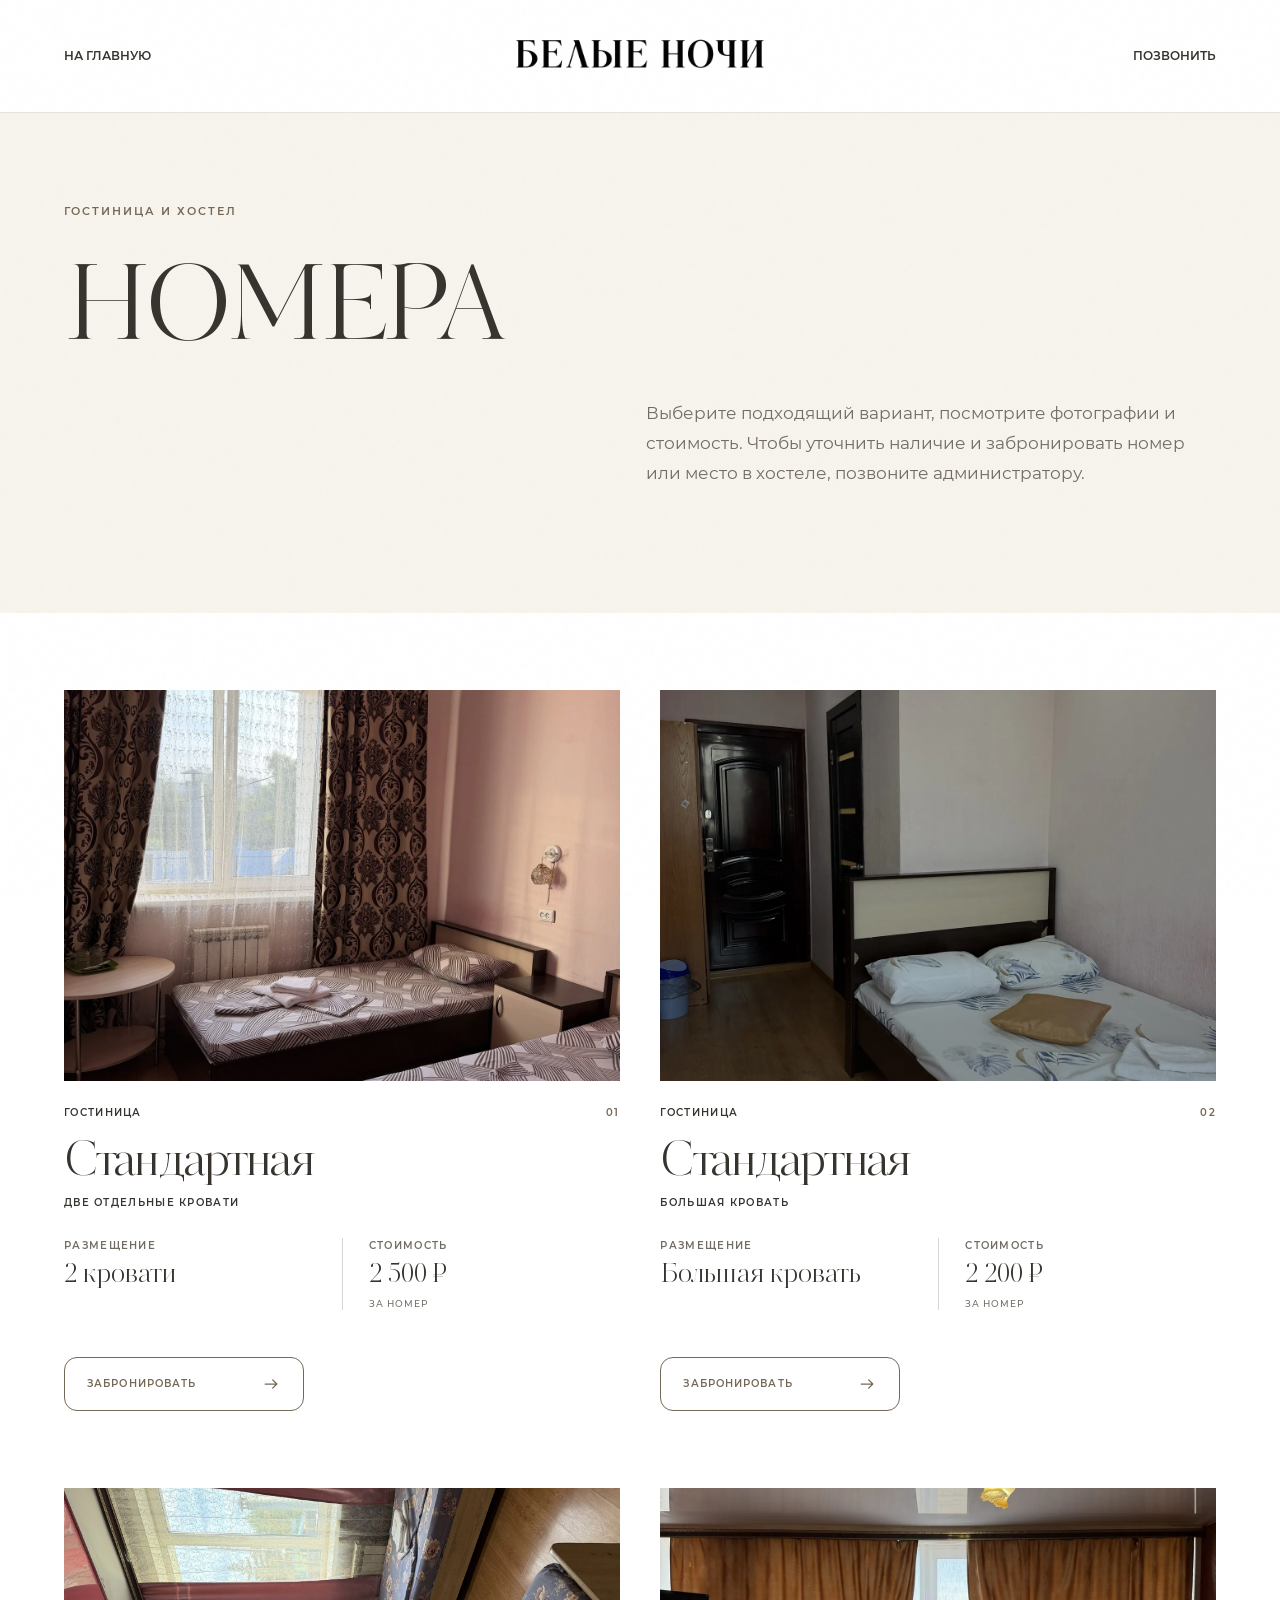
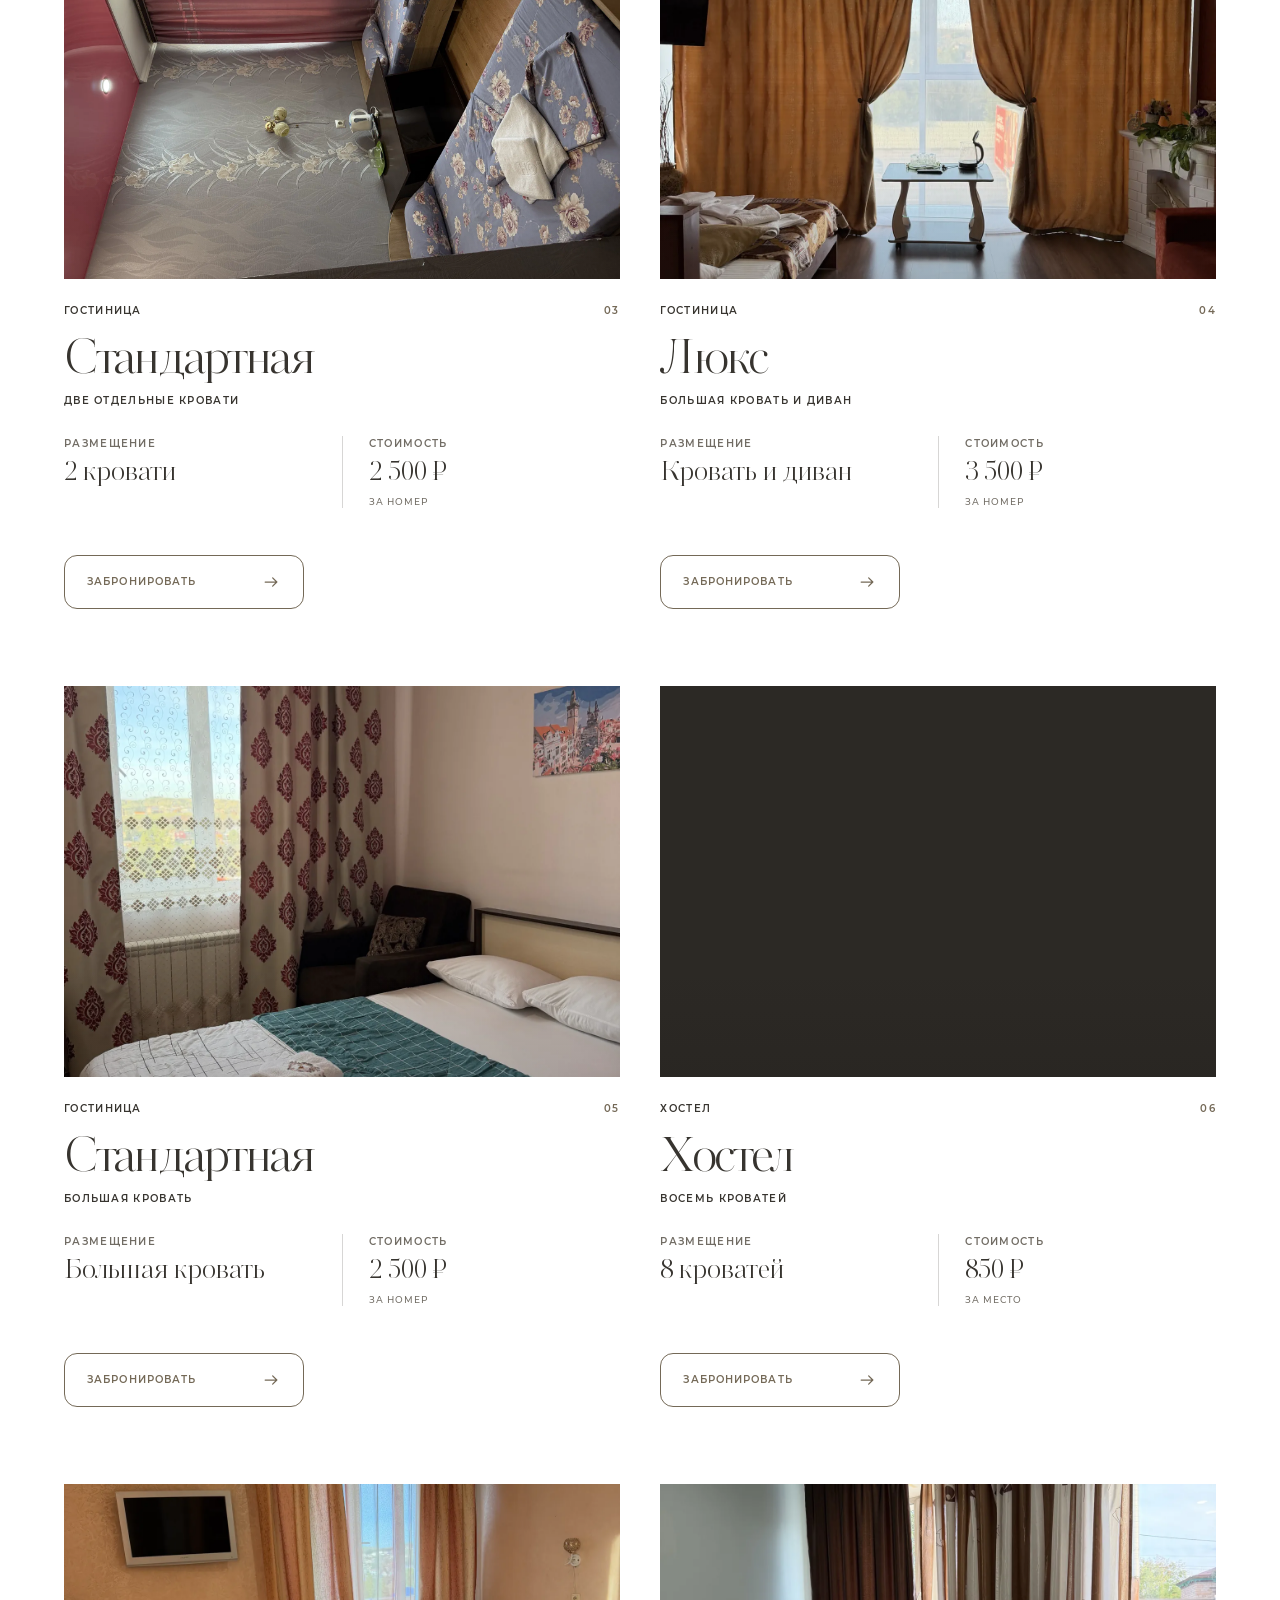
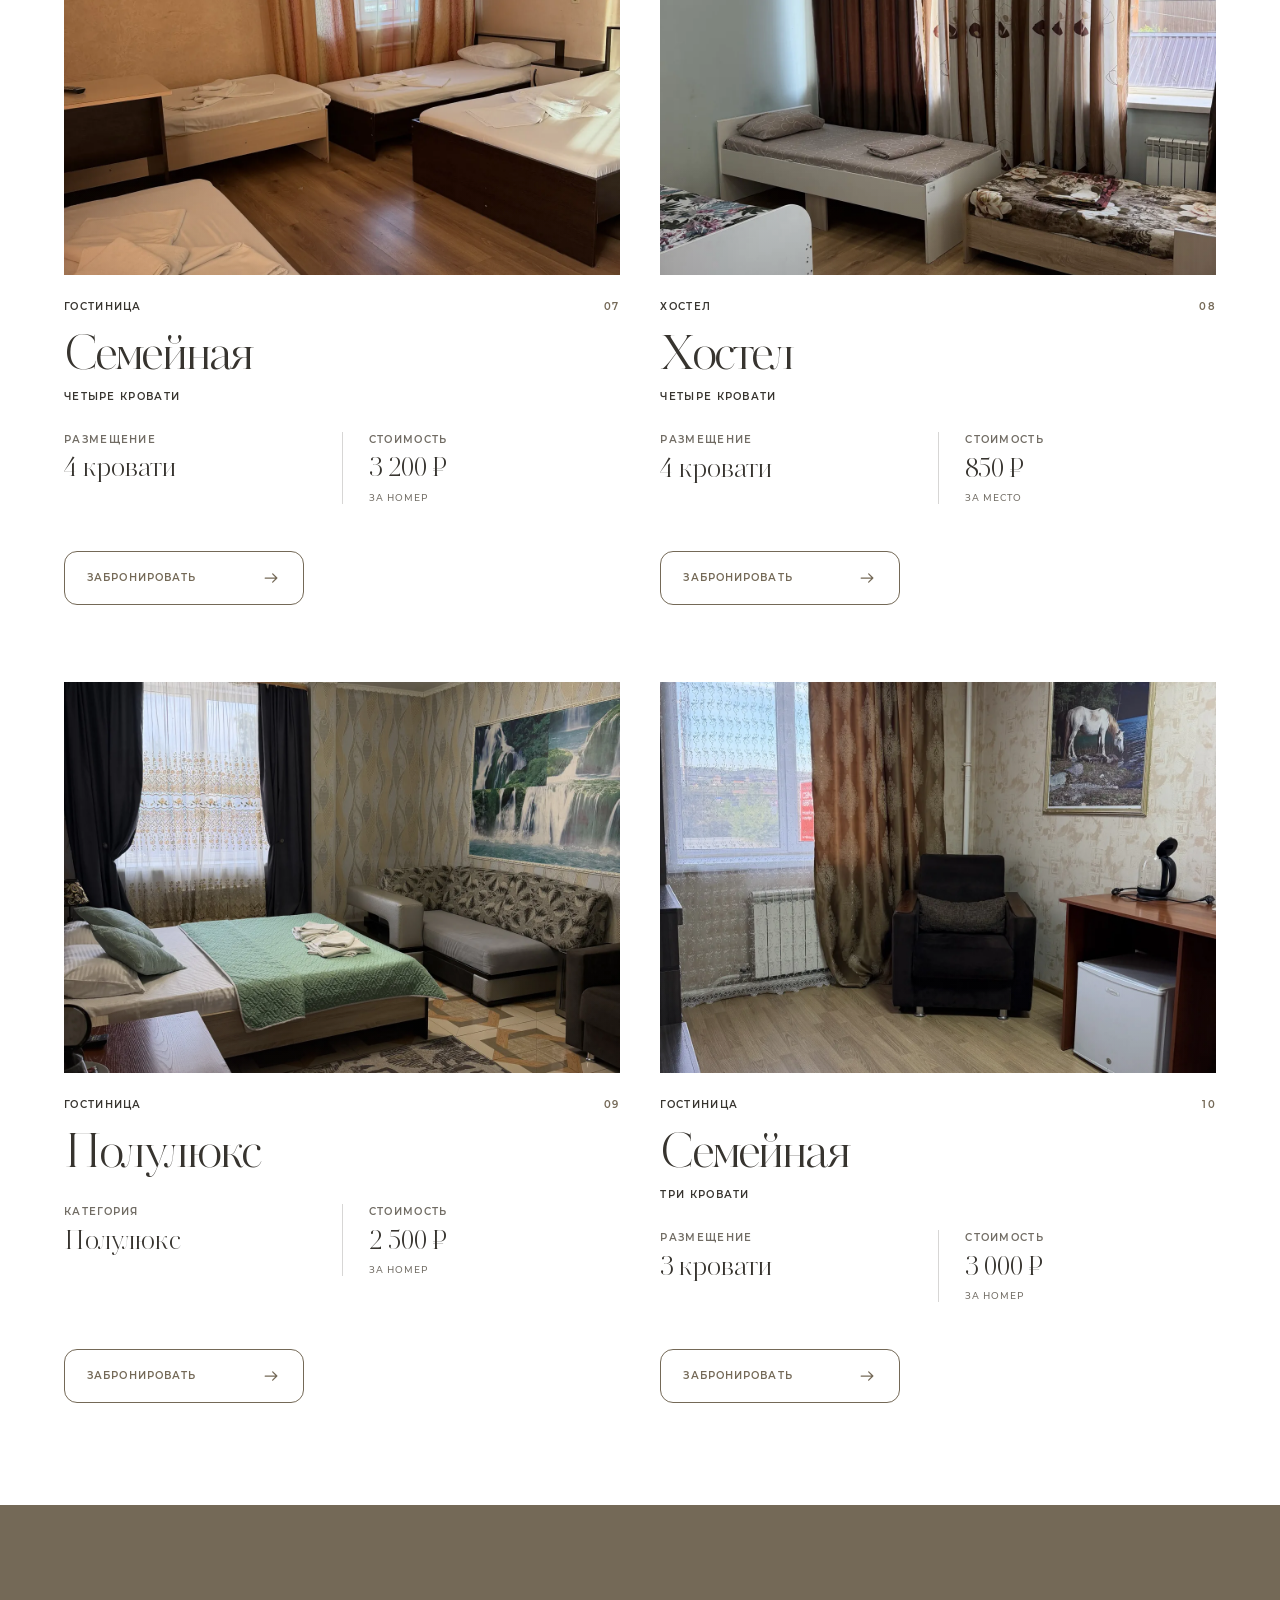
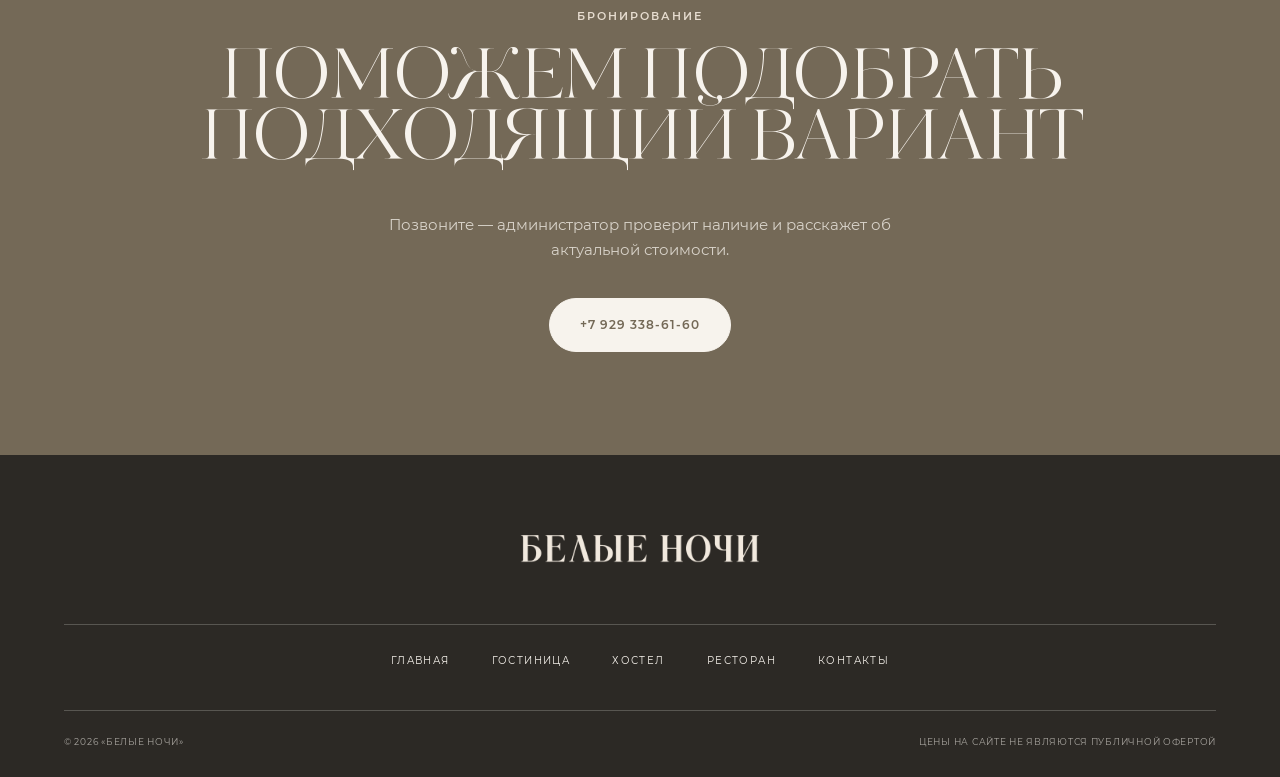
==== rooms.html @ 2f50caa0 "Restyle room cards and gallery modal" ====
<!doctype html>
<html lang="ru">
<head>
  <meta charset="UTF-8">
  <meta name="viewport" content="width=device-width, initial-scale=1.0">
  <meta name="description" content="Номера гостиницы и места в хостеле «Белые Ночи» в Красноярске: фотографии, варианты размещения и стоимость.">
  <meta name="theme-color" content="#ffffff">
  <title>Номера — Белые Ночи</title>
  <link rel="icon" href="assets/images/logo-heritage.png">
  <link rel="stylesheet" href="rooms.css?v=20260831-2">
</head>
<body>
  <header class="rooms-header">
    <nav class="rooms-nav" aria-label="Основная навигация">
      <a class="nav-link nav-home" href="index.html">На главную</a>

      <a class="rooms-logo" href="index.html" aria-label="Белые Ночи — перейти на главную страницу">
        <img src="assets/images/logo-heritage-wordmark.png" alt="Белые Ночи">
      </a>

      <a class="nav-link nav-call" href="tel:+79293386160">Позвонить</a>
    </nav>
  </header>

  <main>
    <section class="rooms-hero" aria-labelledby="rooms-title">
      <p class="section-kicker">Гостиница и хостел</p>
      <h1 id="rooms-title">Номера</h1>
      <p class="rooms-intro">Выберите подходящий вариант, посмотрите фотографии и стоимость. Чтобы уточнить наличие и забронировать номер или место в хостеле, позвоните администратору.</p>
    </section>

    <section class="rooms-catalog" aria-label="Номера гостиницы и места в хостеле">
      <article class="room-card" id="standard-twin-1">
        <div class="room-gallery" data-room-gallery aria-label="Фотографии стандартного номера с двумя кроватями">
          <div class="room-gallery-viewport">
            <div class="room-gallery-track" data-room-track>
              <button class="room-photo" type="button" data-room-photo aria-label="Открыть фотографию спальни"><img src="assets/images/rooms/img_4044.webp" alt="Стандартный номер с двумя отдельными кроватями" width="1350" height="1800"></button>
              <button class="room-photo" type="button" data-room-photo aria-label="Открыть фотографию номера у окна"><img src="assets/images/rooms/img_4042.webp" alt="Две кровати у окна в стандартном номере" width="1350" height="1800" loading="lazy" decoding="async"></button>
              <button class="room-photo" type="button" data-room-photo aria-label="Открыть фотографию номера"><img src="assets/images/rooms/img_4043.webp" alt="Интерьер стандартного номера с двумя кроватями" width="1350" height="1800" loading="lazy" decoding="async"></button>
              <button class="room-photo" type="button" data-room-photo aria-label="Открыть фотографию ванной"><img src="assets/images/rooms/img_4047.webp" alt="Ванная комната стандартного номера" width="1350" height="1800" loading="lazy" decoding="async"></button>
              <button class="room-photo" type="button" data-room-photo aria-label="Открыть фотографию ванной"><img src="assets/images/rooms/img_4046.webp" alt="Душ и санузел стандартного номера" width="1350" height="1800" loading="lazy" decoding="async"></button>
            </div>
          </div>
          <div class="room-gallery-bar"><span><b data-room-current>01</b> / 05</span><div class="room-gallery-controls"><button type="button" data-room-prev aria-label="Предыдущая фотография"><svg viewBox="0 0 24 24" aria-hidden="true"><path d="M19 12H5m0 0 5-5m-5 5 5 5"/></svg></button><button type="button" data-room-next aria-label="Следующая фотография"><svg viewBox="0 0 24 24" aria-hidden="true"><path d="M5 12h14m0 0-5-5m5 5-5 5"/></svg></button></div></div>
        </div>
        <div class="room-card-body">
          <div class="room-card-head"><p>Гостиница</p><span>01</span></div>
          <h2>Стандартная<span>Две отдельные кровати</span></h2>
          <dl class="room-meta"><div><dt>Размещение</dt><dd>2 кровати</dd></div><div><dt>Стоимость</dt><dd>2 500 ₽<small>за номер</small></dd></div></dl>
          <a class="room-action" href="tel:+79293386160"><span>Забронировать</span><svg viewBox="0 0 24 24" aria-hidden="true"><path d="M5 12h14m0 0-5-5m5 5-5 5"/></svg></a>
        </div>
      </article>

      <article class="room-card" id="standard-double-1">
        <div class="room-gallery" data-room-gallery aria-label="Фотографии стандартного номера с большой кроватью">
          <div class="room-gallery-viewport"><div class="room-gallery-track" data-room-track>
            <button class="room-photo" type="button" data-room-photo aria-label="Открыть фотографию спальни"><img src="assets/images/rooms/img_4052.webp" alt="Стандартный номер с большой кроватью" width="1350" height="1800" loading="lazy" decoding="async"></button>
            <button class="room-photo" type="button" data-room-photo aria-label="Открыть фотографию номера у окна"><img src="assets/images/rooms/img_4053.webp" alt="Окно и спальная зона стандартного номера" width="1350" height="1800" loading="lazy" decoding="async"></button>
            <button class="room-photo" type="button" data-room-photo aria-label="Открыть фотографию номера"><img src="assets/images/rooms/img_4049.webp" alt="Телевизор и окно в стандартном номере" width="1350" height="1800" loading="lazy" decoding="async"></button>
            <button class="room-photo" type="button" data-room-photo aria-label="Открыть фотографию ванной"><img src="assets/images/rooms/img_4054.webp" alt="Ванная комната стандартного номера" width="1350" height="1800" loading="lazy" decoding="async"></button>
          </div></div>
          <div class="room-gallery-bar"><span><b data-room-current>01</b> / 04</span><div class="room-gallery-controls"><button type="button" data-room-prev aria-label="Предыдущая фотография"><svg viewBox="0 0 24 24" aria-hidden="true"><path d="M19 12H5m0 0 5-5m-5 5 5 5"/></svg></button><button type="button" data-room-next aria-label="Следующая фотография"><svg viewBox="0 0 24 24" aria-hidden="true"><path d="M5 12h14m0 0-5-5m5 5-5 5"/></svg></button></div></div>
        </div>
        <div class="room-card-body">
          <div class="room-card-head"><p>Гостиница</p><span>02</span></div>
          <h2>Стандартная<span>Большая кровать</span></h2>
          <dl class="room-meta"><div><dt>Размещение</dt><dd>Большая кровать</dd></div><div><dt>Стоимость</dt><dd>2 200 ₽<small>за номер</small></dd></div></dl>
          <a class="room-action" href="tel:+79293386160"><span>Забронировать</span><svg viewBox="0 0 24 24" aria-hidden="true"><path d="M5 12h14m0 0-5-5m5 5-5 5"/></svg></a>
        </div>
      </article>

      <article class="room-card" id="standard-twin-2">
        <div class="room-gallery" data-room-gallery aria-label="Фотографии стандартного номера с двумя кроватями">
          <div class="room-gallery-viewport"><div class="room-gallery-track" data-room-track>
            <button class="room-photo" type="button" data-room-photo aria-label="Открыть фотографию спальни"><img src="assets/images/rooms/img_4056.webp" alt="Стандартный номер с двумя отдельными кроватями" width="1350" height="1800" loading="lazy" decoding="async"></button>
            <button class="room-photo" type="button" data-room-photo aria-label="Открыть фотографию номера"><img src="assets/images/rooms/img_4058.webp" alt="Интерьер стандартного номера с двумя кроватями" width="1350" height="1800" loading="lazy" decoding="async"></button>
            <button class="room-photo" type="button" data-room-photo aria-label="Открыть фотографию телевизора"><img src="assets/images/rooms/img_4060.webp" alt="Телевизор в стандартном номере" width="1350" height="1800" loading="lazy" decoding="async"></button>
            <button class="room-photo" type="button" data-room-photo aria-label="Открыть фотографию ванной"><img src="assets/images/rooms/img_4062.webp" alt="Раковина и санузел стандартного номера" width="1350" height="1800" loading="lazy" decoding="async"></button>
            <button class="room-photo" type="button" data-room-photo aria-label="Открыть фотографию душа"><img src="assets/images/rooms/img_4061.webp" alt="Душ в стандартном номере" width="1350" height="1800" loading="lazy" decoding="async"></button>
          </div></div>
          <div class="room-gallery-bar"><span><b data-room-current>01</b> / 05</span><div class="room-gallery-controls"><button type="button" data-room-prev aria-label="Предыдущая фотография"><svg viewBox="0 0 24 24" aria-hidden="true"><path d="M19 12H5m0 0 5-5m-5 5 5 5"/></svg></button><button type="button" data-room-next aria-label="Следующая фотография"><svg viewBox="0 0 24 24" aria-hidden="true"><path d="M5 12h14m0 0-5-5m5 5-5 5"/></svg></button></div></div>
        </div>
        <div class="room-card-body">
          <div class="room-card-head"><p>Гостиница</p><span>03</span></div>
          <h2>Стандартная<span>Две отдельные кровати</span></h2>
          <dl class="room-meta"><div><dt>Размещение</dt><dd>2 кровати</dd></div><div><dt>Стоимость</dt><dd>2 500 ₽<small>за номер</small></dd></div></dl>
          <a class="room-action" href="tel:+79293386160"><span>Забронировать</span><svg viewBox="0 0 24 24" aria-hidden="true"><path d="M5 12h14m0 0-5-5m5 5-5 5"/></svg></a>
        </div>
      </article>

      <article class="room-card" id="suite">
        <div class="room-gallery" data-room-gallery aria-label="Фотографии номера люкс">
          <div class="room-gallery-viewport"><div class="room-gallery-track" data-room-track>
            <button class="room-photo" type="button" data-room-photo aria-label="Открыть фотографию люкса"><img src="assets/images/rooms/img_4074.webp" alt="Интерьер номера люкс" width="1350" height="1800" loading="lazy" decoding="async"></button>
            <button class="room-photo" type="button" data-room-photo aria-label="Открыть фотографию спальни"><img src="assets/images/rooms/img_4070.webp" alt="Большая кровать в номере люкс" width="1350" height="1800" loading="lazy" decoding="async"></button>
            <button class="room-photo" type="button" data-room-photo aria-label="Открыть фотографию номера"><img src="assets/images/rooms/img_4065.webp" alt="Номер люкс у окна" width="1350" height="1800" loading="lazy" decoding="async"></button>
            <button class="room-photo" type="button" data-room-photo aria-label="Открыть фотографию дивана"><img src="assets/images/rooms/img_4068.webp" alt="Диван в номере люкс" width="1350" height="1800" loading="lazy" decoding="async"></button>
            <button class="room-photo" type="button" data-room-photo aria-label="Открыть фотографию зоны отдыха"><img src="assets/images/rooms/img_4067.webp" alt="Зона отдыха в номере люкс" width="1350" height="1800" loading="lazy" decoding="async"></button>
            <button class="room-photo" type="button" data-room-photo aria-label="Открыть фотографию ванной"><img src="assets/images/rooms/img_4078.webp" alt="Ванная комната номера люкс" width="1350" height="1800" loading="lazy" decoding="async"></button>
            <button class="room-photo" type="button" data-room-photo aria-label="Открыть фотографию душа"><img src="assets/images/rooms/img_4076.webp" alt="Душ в номере люкс" width="1350" height="1800" loading="lazy" decoding="async"></button>
            <button class="room-photo" type="button" data-room-photo aria-label="Открыть фотографию ванной"><img src="assets/images/rooms/img_4075.webp" alt="Интерьер ванной комнаты номера люкс" width="1350" height="1800" loading="lazy" decoding="async"></button>
          </div></div>
          <div class="room-gallery-bar"><span><b data-room-current>01</b> / 08</span><div class="room-gallery-controls"><button type="button" data-room-prev aria-label="Предыдущая фотография"><svg viewBox="0 0 24 24" aria-hidden="true"><path d="M19 12H5m0 0 5-5m-5 5 5 5"/></svg></button><button type="button" data-room-next aria-label="Следующая фотография"><svg viewBox="0 0 24 24" aria-hidden="true"><path d="M5 12h14m0 0-5-5m5 5-5 5"/></svg></button></div></div>
        </div>
        <div class="room-card-body">
          <div class="room-card-head"><p>Гостиница</p><span>04</span></div>
          <h2>Люкс<span>Большая кровать и диван</span></h2>
          <dl class="room-meta"><div><dt>Размещение</dt><dd>Кровать и диван</dd></div><div><dt>Стоимость</dt><dd>3 500 ₽<small>за номер</small></dd></div></dl>
          <a class="room-action" href="tel:+79293386160"><span>Забронировать</span><svg viewBox="0 0 24 24" aria-hidden="true"><path d="M5 12h14m0 0-5-5m5 5-5 5"/></svg></a>
        </div>
      </article>

      <article class="room-card" id="standard-double-2">
        <div class="room-gallery" data-room-gallery aria-label="Фотографии стандартного номера с большой кроватью">
          <div class="room-gallery-viewport"><div class="room-gallery-track" data-room-track>
            <button class="room-photo" type="button" data-room-photo aria-label="Открыть фотографию спальни"><img src="assets/images/rooms/img_4087.webp" alt="Стандартный номер с большой кроватью" width="1350" height="1800" loading="lazy" decoding="async"></button>
            <button class="room-photo" type="button" data-room-photo aria-label="Открыть фотографию номера"><img src="assets/images/rooms/img_4085.webp" alt="Большая кровать в стандартном номере" width="1350" height="1800" loading="lazy" decoding="async"></button>
            <button class="room-photo" type="button" data-room-photo aria-label="Открыть фотографию спальни"><img src="assets/images/rooms/img_4086.webp" alt="Интерьер стандартного номера с большой кроватью" width="1350" height="1800" loading="lazy" decoding="async"></button>
            <button class="room-photo" type="button" data-room-photo aria-label="Открыть фотографию ванной"><img src="assets/images/rooms/img_4090.webp" alt="Ванная комната стандартного номера" width="1350" height="1800" loading="lazy" decoding="async"></button>
            <button class="room-photo" type="button" data-room-photo aria-label="Открыть фотографию душа"><img src="assets/images/rooms/img_4088.webp" alt="Душ в стандартном номере" width="1350" height="1800" loading="lazy" decoding="async"></button>
          </div></div>
          <div class="room-gallery-bar"><span><b data-room-current>01</b> / 05</span><div class="room-gallery-controls"><button type="button" data-room-prev aria-label="Предыдущая фотография"><svg viewBox="0 0 24 24" aria-hidden="true"><path d="M19 12H5m0 0 5-5m-5 5 5 5"/></svg></button><button type="button" data-room-next aria-label="Следующая фотография"><svg viewBox="0 0 24 24" aria-hidden="true"><path d="M5 12h14m0 0-5-5m5 5-5 5"/></svg></button></div></div>
        </div>
        <div class="room-card-body">
          <div class="room-card-head"><p>Гостиница</p><span>05</span></div>
          <h2>Стандартная<span>Большая кровать</span></h2>
          <dl class="room-meta"><div><dt>Размещение</dt><dd>Большая кровать</dd></div><div><dt>Стоимость</dt><dd>2 500 ₽<small>за номер</small></dd></div></dl>
          <a class="room-action" href="tel:+79293386160"><span>Забронировать</span><svg viewBox="0 0 24 24" aria-hidden="true"><path d="M5 12h14m0 0-5-5m5 5-5 5"/></svg></a>
        </div>
      </article>

      <article class="room-card" id="hostel-eight">
        <div class="room-gallery" data-room-gallery aria-label="Фотографии хостела на восемь кроватей">
          <div class="room-gallery-viewport"><div class="room-gallery-track" data-room-track>
            <button class="room-photo" type="button" data-room-photo aria-label="Открыть фотографию хостела"><img src="assets/images/rooms/img_4091.webp" alt="Комната хостела на восемь кроватей" width="1350" height="1800" loading="lazy" decoding="async"></button>
            <button class="room-photo" type="button" data-room-photo aria-label="Открыть фотографию кроватей"><img src="assets/images/rooms/img_4092.webp" alt="Двухъярусные кровати в хостеле" width="1350" height="1800" loading="lazy" decoding="async"></button>
            <button class="room-photo" type="button" data-room-photo aria-label="Открыть фотографию комнаты"><img src="assets/images/rooms/img_4093.webp" alt="Спальные места в хостеле" width="1350" height="1800" loading="lazy" decoding="async"></button>
            <button class="room-photo" type="button" data-room-photo aria-label="Открыть фотографию хостела"><img src="assets/images/rooms/img_4094.webp" alt="Интерьер комнаты хостела на восемь кроватей" width="1350" height="1800" loading="lazy" decoding="async"></button>
            <button class="room-photo" type="button" data-room-photo aria-label="Открыть фотографию душа"><img src="assets/images/rooms/img_4095.webp" alt="Душ в хостеле" width="1350" height="1800" loading="lazy" decoding="async"></button>
            <button class="room-photo" type="button" data-room-photo aria-label="Открыть фотографию ванной"><img src="assets/images/rooms/img_4096.webp" alt="Раковина и санузел хостела" width="1350" height="1800" loading="lazy" decoding="async"></button>
          </div></div>
          <div class="room-gallery-bar"><span><b data-room-current>01</b> / 06</span><div class="room-gallery-controls"><button type="button" data-room-prev aria-label="Предыдущая фотография"><svg viewBox="0 0 24 24" aria-hidden="true"><path d="M19 12H5m0 0 5-5m-5 5 5 5"/></svg></button><button type="button" data-room-next aria-label="Следующая фотография"><svg viewBox="0 0 24 24" aria-hidden="true"><path d="M5 12h14m0 0-5-5m5 5-5 5"/></svg></button></div></div>
        </div>
        <div class="room-card-body">
          <div class="room-card-head"><p>Хостел</p><span>06</span></div>
          <h2>Хостел<span>Восемь кроватей</span></h2>
          <dl class="room-meta"><div><dt>Размещение</dt><dd>8 кроватей</dd></div><div><dt>Стоимость</dt><dd>850 ₽<small>за место</small></dd></div></dl>
          <a class="room-action" href="tel:+79293386160"><span>Забронировать</span><svg viewBox="0 0 24 24" aria-hidden="true"><path d="M5 12h14m0 0-5-5m5 5-5 5"/></svg></a>
        </div>
      </article>

      <article class="room-card" id="family-four">
        <div class="room-gallery" data-room-gallery aria-label="Фотографии семейного номера на четыре кровати">
          <div class="room-gallery-viewport"><div class="room-gallery-track" data-room-track>
            <button class="room-photo" type="button" data-room-photo aria-label="Открыть фотографию семейного номера"><img src="assets/images/rooms/img_4097.webp" alt="Семейный номер на четыре кровати" width="1350" height="1800" loading="lazy" decoding="async"></button>
            <button class="room-photo" type="button" data-room-photo aria-label="Открыть фотографию номера"><img src="assets/images/rooms/img_4098.webp" alt="Кровати в семейном номере" width="1350" height="1800" loading="lazy" decoding="async"></button>
            <button class="room-photo" type="button" data-room-photo aria-label="Открыть фотографию спальни"><img src="assets/images/rooms/img_4099.webp" alt="Интерьер семейного номера" width="1350" height="1800" loading="lazy" decoding="async"></button>
            <button class="room-photo" type="button" data-room-photo aria-label="Открыть фотографию ванной"><img src="assets/images/rooms/img_4102.webp" alt="Раковина и санузел семейного номера" width="1350" height="1800" loading="lazy" decoding="async"></button>
            <button class="room-photo" type="button" data-room-photo aria-label="Открыть фотографию душа"><img src="assets/images/rooms/img_4103.webp" alt="Душ в семейном номере" width="1350" height="1800" loading="lazy" decoding="async"></button>
          </div></div>
          <div class="room-gallery-bar"><span><b data-room-current>01</b> / 05</span><div class="room-gallery-controls"><button type="button" data-room-prev aria-label="Предыдущая фотография"><svg viewBox="0 0 24 24" aria-hidden="true"><path d="M19 12H5m0 0 5-5m-5 5 5 5"/></svg></button><button type="button" data-room-next aria-label="Следующая фотография"><svg viewBox="0 0 24 24" aria-hidden="true"><path d="M5 12h14m0 0-5-5m5 5-5 5"/></svg></button></div></div>
        </div>
        <div class="room-card-body">
          <div class="room-card-head"><p>Гостиница</p><span>07</span></div>
          <h2>Семейная<span>Четыре кровати</span></h2>
          <dl class="room-meta"><div><dt>Размещение</dt><dd>4 кровати</dd></div><div><dt>Стоимость</dt><dd>3 200 ₽<small>за номер</small></dd></div></dl>
          <a class="room-action" href="tel:+79293386160"><span>Забронировать</span><svg viewBox="0 0 24 24" aria-hidden="true"><path d="M5 12h14m0 0-5-5m5 5-5 5"/></svg></a>
        </div>
      </article>

      <article class="room-card" id="hostel-four">
        <div class="room-gallery" data-room-gallery aria-label="Фотографии хостела на четыре кровати">
          <div class="room-gallery-viewport"><div class="room-gallery-track" data-room-track>
            <button class="room-photo" type="button" data-room-photo aria-label="Открыть фотографию хостела"><img src="assets/images/rooms/img_4104.webp" alt="Комната хостела на четыре кровати" width="1350" height="1800" loading="lazy" decoding="async"></button>
            <button class="room-photo" type="button" data-room-photo aria-label="Открыть фотографию комнаты"><img src="assets/images/rooms/img_4105.webp" alt="Кровати у окна в хостеле" width="1350" height="1800" loading="lazy" decoding="async"></button>
            <button class="room-photo" type="button" data-room-photo aria-label="Открыть фотографию кроватей"><img src="assets/images/rooms/img_4106.webp" alt="Спальные места в хостеле" width="1350" height="1800" loading="lazy" decoding="async"></button>
            <button class="room-photo" type="button" data-room-photo aria-label="Открыть фотографию хостела"><img src="assets/images/rooms/img_4107.webp" alt="Интерьер комнаты хостела на четыре кровати" width="1350" height="1800" loading="lazy" decoding="async"></button>
            <button class="room-photo" type="button" data-room-photo aria-label="Открыть фотографию душа"><img src="assets/images/rooms/img_4110.webp" alt="Душ в хостеле" width="1350" height="1800" loading="lazy" decoding="async"></button>
          </div></div>
          <div class="room-gallery-bar"><span><b data-room-current>01</b> / 05</span><div class="room-gallery-controls"><button type="button" data-room-prev aria-label="Предыдущая фотография"><svg viewBox="0 0 24 24" aria-hidden="true"><path d="M19 12H5m0 0 5-5m-5 5 5 5"/></svg></button><button type="button" data-room-next aria-label="Следующая фотография"><svg viewBox="0 0 24 24" aria-hidden="true"><path d="M5 12h14m0 0-5-5m5 5-5 5"/></svg></button></div></div>
        </div>
        <div class="room-card-body">
          <div class="room-card-head"><p>Хостел</p><span>08</span></div>
          <h2>Хостел<span>Четыре кровати</span></h2>
          <dl class="room-meta"><div><dt>Размещение</dt><dd>4 кровати</dd></div><div><dt>Стоимость</dt><dd>850 ₽<small>за место</small></dd></div></dl>
          <a class="room-action" href="tel:+79293386160"><span>Забронировать</span><svg viewBox="0 0 24 24" aria-hidden="true"><path d="M5 12h14m0 0-5-5m5 5-5 5"/></svg></a>
        </div>
      </article>

      <article class="room-card" id="junior-suite">
        <div class="room-gallery" data-room-gallery aria-label="Фотографии полулюкса">
          <div class="room-gallery-viewport"><div class="room-gallery-track" data-room-track>
            <button class="room-photo" type="button" data-room-photo aria-label="Открыть фотографию полулюкса"><img src="assets/images/rooms/img_4112.webp" alt="Интерьер полулюкса" width="1350" height="1800" loading="lazy" decoding="async"></button>
            <button class="room-photo" type="button" data-room-photo aria-label="Открыть фотографию спальни"><img src="assets/images/rooms/img_4113.webp" alt="Большая кровать в полулюксе" width="1350" height="1800" loading="lazy" decoding="async"></button>
            <button class="room-photo" type="button" data-room-photo aria-label="Открыть фотографию номера"><img src="assets/images/rooms/img_4117.webp" alt="Спальная зона полулюкса" width="1350" height="1800" loading="lazy" decoding="async"></button>
            <button class="room-photo" type="button" data-room-photo aria-label="Открыть фотографию мебели"><img src="assets/images/rooms/img_4116.webp" alt="Рабочее место и кресло в полулюксе" width="1350" height="1800" loading="lazy" decoding="async"></button>
            <button class="room-photo" type="button" data-room-photo aria-label="Открыть фотографию зоны отдыха"><img src="assets/images/rooms/img_4118.webp" alt="Диван в полулюксе" width="1350" height="1800" loading="lazy" decoding="async"></button>
            <button class="room-photo" type="button" data-room-photo aria-label="Открыть фотографию ванной"><img src="assets/images/rooms/img_4119.webp" alt="Ванная комната полулюкса" width="1350" height="1800" loading="lazy" decoding="async"></button>
          </div></div>
          <div class="room-gallery-bar"><span><b data-room-current>01</b> / 06</span><div class="room-gallery-controls"><button type="button" data-room-prev aria-label="Предыдущая фотография"><svg viewBox="0 0 24 24" aria-hidden="true"><path d="M19 12H5m0 0 5-5m-5 5 5 5"/></svg></button><button type="button" data-room-next aria-label="Следующая фотография"><svg viewBox="0 0 24 24" aria-hidden="true"><path d="M5 12h14m0 0-5-5m5 5-5 5"/></svg></button></div></div>
        </div>
        <div class="room-card-body">
          <div class="room-card-head"><p>Гостиница</p><span>09</span></div>
          <h2>Полулюкс</h2>
          <dl class="room-meta"><div><dt>Категория</dt><dd>Полулюкс</dd></div><div><dt>Стоимость</dt><dd>2 500 ₽<small>за номер</small></dd></div></dl>
          <a class="room-action" href="tel:+79293386160"><span>Забронировать</span><svg viewBox="0 0 24 24" aria-hidden="true"><path d="M5 12h14m0 0-5-5m5 5-5 5"/></svg></a>
        </div>
      </article>

      <article class="room-card" id="family-three">
        <div class="room-gallery" data-room-gallery aria-label="Фотографии семейного номера на три кровати">
          <div class="room-gallery-viewport"><div class="room-gallery-track" data-room-track>
            <button class="room-photo" type="button" data-room-photo aria-label="Открыть фотографию семейного номера"><img src="assets/images/rooms/img_4127.webp" alt="Семейный номер на три кровати" width="1350" height="1800" loading="lazy" decoding="async"></button>
            <button class="room-photo" type="button" data-room-photo aria-label="Открыть фотографию номера"><img src="assets/images/rooms/img_4128.webp" alt="Телевизор и кресло в семейном номере" width="1350" height="1800" loading="lazy" decoding="async"></button>
            <button class="room-photo" type="button" data-room-photo aria-label="Открыть фотографию зоны отдыха"><img src="assets/images/rooms/img_4129.webp" alt="Рабочее место и кресло в семейном номере" width="1350" height="1800" loading="lazy" decoding="async"></button>
          </div></div>
          <div class="room-gallery-bar"><span><b data-room-current>01</b> / 03</span><div class="room-gallery-controls"><button type="button" data-room-prev aria-label="Предыдущая фотография"><svg viewBox="0 0 24 24" aria-hidden="true"><path d="M19 12H5m0 0 5-5m-5 5 5 5"/></svg></button><button type="button" data-room-next aria-label="Следующая фотография"><svg viewBox="0 0 24 24" aria-hidden="true"><path d="M5 12h14m0 0-5-5m5 5-5 5"/></svg></button></div></div>
        </div>
        <div class="room-card-body">
          <div class="room-card-head"><p>Гостиница</p><span>10</span></div>
          <h2>Семейная<span>Три кровати</span></h2>
          <dl class="room-meta"><div><dt>Размещение</dt><dd>3 кровати</dd></div><div><dt>Стоимость</dt><dd>3 000 ₽<small>за номер</small></dd></div></dl>
          <a class="room-action" href="tel:+79293386160"><span>Забронировать</span><svg viewBox="0 0 24 24" aria-hidden="true"><path d="M5 12h14m0 0-5-5m5 5-5 5"/></svg></a>
        </div>
      </article>
    </section>

    <section class="rooms-cta" aria-labelledby="rooms-cta-title">
      <p class="section-kicker">Бронирование</p>
      <h2 id="rooms-cta-title">Поможем подобрать<br>подходящий вариант</h2>
      <p>Позвоните — администратор проверит наличие и расскажет об актуальной стоимости.</p>
      <a href="tel:+79293386160">+7 929 338-61-60</a>
    </section>
  </main>

  <dialog class="room-lightbox" data-room-lightbox aria-labelledby="room-lightbox-title">
    <button class="room-lightbox-close" type="button" data-room-lightbox-close aria-label="Закрыть фотографии">
      <svg viewBox="0 0 24 24" aria-hidden="true"><path d="m6 6 12 12M18 6 6 18"/></svg>
    </button>
    <div class="room-lightbox-layout">
      <div class="room-lightbox-media">
        <div class="room-lightbox-stage">
          <button class="room-lightbox-arrow room-lightbox-prev" type="button" data-room-lightbox-prev aria-label="Предыдущая фотография"><svg viewBox="0 0 24 24" aria-hidden="true"><path d="M19 12H5m0 0 5-5m-5 5 5 5"/></svg></button>
          <figure><img data-room-lightbox-image alt=""><figcaption><span data-room-lightbox-current>01</span> / <span data-room-lightbox-total>01</span></figcaption></figure>
          <button class="room-lightbox-arrow room-lightbox-next" type="button" data-room-lightbox-next aria-label="Следующая фотография"><svg viewBox="0 0 24 24" aria-hidden="true"><path d="M5 12h14m0 0-5-5m5 5-5 5"/></svg></button>
        </div>
        <div class="room-lightbox-thumbs" data-room-lightbox-thumbs aria-label="Миниатюры фотографий"></div>
      </div>

      <div class="room-lightbox-details">
        <p class="room-lightbox-category" data-room-lightbox-category>Гостиница</p>
        <h2 id="room-lightbox-title" data-room-lightbox-title>Номер</h2>
        <p class="room-lightbox-detail" data-room-lightbox-detail></p>
        <dl class="room-lightbox-meta" data-room-lightbox-meta></dl>
        <a class="room-lightbox-action" data-room-lightbox-action href="tel:+79293386160">
          <span>Забронировать</span>
          <svg viewBox="0 0 24 24" aria-hidden="true"><path d="M5 12h14m0 0-5-5m5 5-5 5"/></svg>
        </a>
        <p class="room-lightbox-note">Позвоните — администратор уточнит наличие и поможет с бронированием.</p>
      </div>
    </div>
  </dialog>

  <footer class="rooms-footer">
    <a class="footer-brand" href="index.html">
      <img src="assets/images/logo-heritage-wordmark.png" alt="Белые Ночи">
    </a>
    <nav aria-label="Навигация в подвале">
      <a href="index.html">Главная</a>
      <a href="index.html#hotel">Гостиница</a>
      <a href="index.html#hostel">Хостел</a>
      <a href="index.html#restaurant">Ресторан</a>
      <a href="index.html#contacts">Контакты</a>
    </nav>
    <div class="footer-bottom">
      <p>© <span data-year>2026</span> «Белые Ночи»</p>
      <p>Цены на сайте не являются публичной офертой</p>
    </div>
  </footer>
  <script src="rooms.js?v=20260831-2"></script>
</body>
</html>
---- rooms.css ----
@font-face {
  font-family: "Kudryashev Display";
  src: url("assets/fonts/kudryashev-display.woff") format("woff");
  font-style: normal;
  font-weight: 400;
  font-display: swap;
}

@font-face {
  font-family: "Montserrat Exact";
  src: url("assets/fonts/montserrat-regular.woff") format("woff");
  font-style: normal;
  font-weight: 300 400;
  font-display: swap;
}

@font-face {
  font-family: "Montserrat Exact";
  src: url("assets/fonts/montserrat-medium.woff") format("woff");
  font-style: normal;
  font-weight: 500;
  font-display: swap;
}

@font-face {
  font-family: "Montserrat Exact";
  src: url("assets/fonts/montserrat-semibold.woff") format("woff");
  font-style: normal;
  font-weight: 600;
  font-display: swap;
}

:root {
  --surface: #ffffff;
  --paper: #f7f3ed;
  --oat: #e6dccf;
  --accent: #b8aa95;
  --accent-deep: #746957;
  --ink: #37342f;
  --ink-soft: #716c64;
  --display: "Kudryashev Display", Didot, "Times New Roman", serif;
  --body: "Montserrat Exact", Montserrat, Arial, sans-serif;
  --page-pad: clamp(22px, 5vw, 78px);
}

* { box-sizing: border-box; }

html { scroll-behavior: smooth; }

body {
  margin: 0;
  color: var(--ink);
  background: var(--surface);
  font-family: var(--body);
  font-size: 16px;
  font-weight: 300;
  line-height: 1.55;
  overflow-x: hidden;
}

body::before {
  content: "";
  position: fixed;
  inset: 0;
  z-index: 100;
  pointer-events: none;
  opacity: .022;
  background-image: url("data:image/svg+xml,%3Csvg viewBox='0 0 180 180' xmlns='http://www.w3.org/2000/svg'%3E%3Cfilter id='n'%3E%3CfeTurbulence type='fractalNoise' baseFrequency='.85' numOctaves='3' stitchTiles='stitchTiles'/%3E%3C/filter%3E%3Crect width='100%25' height='100%25' filter='url(%23n)' opacity='.7'/%3E%3C/svg%3E");
}

::selection { color: var(--paper); background: var(--accent-deep); }

img { display: block; width: 100%; }
a { color: inherit; text-decoration: none; }
svg { fill: none; stroke: currentColor; stroke-linecap: round; stroke-linejoin: round; stroke-width: 1.5; }

.rooms-header {
  position: relative;
  z-index: 10;
  min-height: 112px;
  padding: 4px var(--page-pad);
  background: var(--surface);
  border-bottom: 1px solid color-mix(in srgb, var(--accent) 34%, transparent);
}

.rooms-nav {
  display: grid;
  grid-template-columns: 1fr auto 1fr;
  align-items: center;
  min-height: 104px;
}

.rooms-logo {
  justify-self: center;
  width: min(260px, 32vw);
  height: 64px;
  overflow: hidden;
}

.rooms-logo img {
  height: 100%;
  object-fit: contain;
  filter: brightness(0) saturate(100%);
}

.nav-link {
  position: relative;
  width: max-content;
  font-size: 12px;
  font-weight: 600;
  text-transform: uppercase;
}

.nav-link::after {
  content: "";
  position: absolute;
  right: 0;
  bottom: -7px;
  left: 0;
  height: 1px;
  background: var(--accent);
  transform: scaleX(0);
  transform-origin: right;
  transition: transform .35s ease;
}

.nav-link:hover::after,
.nav-link:focus-visible::after { transform: scaleX(1); transform-origin: left; }
.nav-call { justify-self: end; }

.rooms-hero {
  min-height: 500px;
  padding: clamp(72px, 7vw, 112px) var(--page-pad) clamp(66px, 6vw, 96px);
  background: var(--paper);
}

.section-kicker {
  margin: 0 0 25px;
  color: var(--accent-deep);
  font-size: 11px;
  font-weight: 600;
  letter-spacing: .18em;
  text-transform: uppercase;
}

.rooms-hero .section-kicker { margin-bottom: clamp(34px, 4vw, 54px); }

.rooms-hero h1 {
  margin: 0;
  font-family: var(--display);
  font-size: clamp(64px, 8vw, 118px);
  font-weight: 400;
  letter-spacing: -.055em;
  line-height: .8;
  text-transform: uppercase;
}

.rooms-intro {
  max-width: 570px;
  margin: clamp(32px, 3.5vw, 52px) 0 0 auto;
  color: var(--ink-soft);
  font-size: clamp(15px, 1.35vw, 19px);
  line-height: 1.75;
}

.rooms-catalog {
  display: grid;
  grid-template-columns: repeat(2, minmax(0, 1fr));
  column-gap: clamp(28px, 3.2vw, 50px);
  row-gap: clamp(56px, 6vw, 92px);
  padding: clamp(58px, 6vw, 92px) var(--page-pad) clamp(76px, 8vw, 124px);
}

.room-card {
  position: relative;
  display: flex;
  flex-direction: column;
  min-width: 0;
  height: auto;
  background: transparent;
  border: 0;
  border-radius: 0;
  overflow: visible;
}

.room-gallery {
  display: block;
  min-width: 0;
  min-height: 0;
  aspect-ratio: 1.42 / 1;
  overflow: hidden;
  color: var(--paper);
  background: #2c2925;
}

.room-gallery-viewport {
  height: 100%;
  min-height: 0;
  overflow: hidden;
}

.room-gallery-track {
  display: flex;
  height: 100%;
  transition: transform .55s cubic-bezier(.22, .61, .36, 1);
  will-change: transform;
}

.room-photo {
  position: relative;
  flex: 0 0 100%;
  width: 100%;
  height: 100%;
  padding: 0;
  overflow: hidden;
  color: inherit;
  background: #2c2925;
  border: 0;
  border-radius: 0;
  cursor: zoom-in;
}

.room-photo::after {
  content: "";
  position: absolute;
  inset: 0;
  background: linear-gradient(180deg, transparent 72%, rgba(22, 19, 16, .12));
  pointer-events: none;
}

.room-photo img {
  width: 100%;
  height: 100%;
  object-fit: cover;
  border-radius: 0;
  transition: transform .7s cubic-bezier(.22, .61, .36, 1);
}

.room-photo:hover img { transform: scale(1.025); }

.room-gallery-bar { display: none; }

.room-gallery-bar b { font-weight: 600; }

.room-gallery-controls {
  display: flex;
  gap: 8px;
}

.room-gallery-controls button,
.room-lightbox button {
  display: grid;
  place-items: center;
  color: inherit;
  background: transparent;
  border: 1px solid color-mix(in srgb, currentColor 36%, transparent);
  cursor: pointer;
  transition: color .3s ease, background .3s ease, border-color .3s ease, transform .3s ease;
}

.room-gallery-controls button {
  width: 42px;
  height: 42px;
  border-radius: 50%;
}

.room-gallery-controls button:hover,
.room-gallery-controls button:focus-visible {
  color: #2c2925;
  background: var(--paper);
  border-color: var(--paper);
}

.room-gallery-controls svg { width: 18px; }

.room-card-body {
  display: flex;
  flex-direction: column;
  min-width: 0;
  min-height: 330px;
  padding: 24px 0 0;
}

.room-card-head {
  display: flex;
  align-items: center;
  justify-content: space-between;
  gap: 20px;
  padding-bottom: 0;
  border-bottom: 0;
}

.room-card-head p,
.room-card-head span {
  margin: 0;
  font-size: 10px;
  font-weight: 600;
  letter-spacing: .13em;
  text-transform: uppercase;
}

.room-card-head span { color: var(--accent-deep); }

.room-card h2 {
  margin: 22px 0 28px;
  font-family: var(--display);
  font-size: clamp(36px, 3.6vw, 56px);
  font-weight: 400;
  letter-spacing: -.04em;
  line-height: .9;
  text-wrap: balance;
}

.room-card h2 span {
  display: block;
  max-width: 440px;
  margin-top: 12px;
  font-family: var(--body);
  font-size: clamp(9px, .78vw, 11px);
  font-weight: 600;
  letter-spacing: .13em;
  line-height: 1.4;
  text-transform: uppercase;
}

.room-meta {
  display: grid;
  grid-template-columns: repeat(2, minmax(0, 1fr));
  width: 100%;
  margin: 0 0 32px;
}

.room-meta div { padding-right: 26px; }
.room-meta div + div { padding-left: 26px; border-left: 1px solid color-mix(in srgb, currentColor 20%, transparent); }
.room-meta dt { color: var(--ink-soft); font-size: 10px; font-weight: 600; letter-spacing: .13em; text-transform: uppercase; }
.room-meta dd {
  margin: 9px 0 0;
  font-family: var(--display);
  font-size: clamp(23px, 2vw, 31px);
  line-height: 1.06;
}

.room-meta small {
  display: block;
  margin-top: 8px;
  color: var(--ink-soft);
  font-family: var(--body);
  font-size: 9px;
  font-weight: 500;
  letter-spacing: .11em;
  line-height: 1.4;
  text-transform: uppercase;
}

.room-action {
  display: flex;
  align-items: center;
  justify-content: space-between;
  gap: 24px;
  width: min(240px, 100%);
  margin-top: auto;
  padding: 16px 22px;
  color: var(--accent-deep);
  background: transparent;
  border: 1px solid var(--accent-deep);
  border-radius: 13px;
  font-size: 10px;
  font-weight: 600;
  letter-spacing: .11em;
  text-transform: uppercase;
  transition: color .35s ease, background .35s ease, transform .35s ease;
}

.room-action svg { width: 20px; transition: transform .35s ease; }
.room-action:hover { color: var(--paper); background: var(--accent-deep); transform: translateY(-2px); }
.room-action:hover svg { transform: translateX(5px); }

.room-lightbox {
  position: fixed;
  inset: 0;
  width: min(1540px, calc(100vw - 72px));
  max-width: 1540px;
  height: min(840px, calc(100vh - 72px));
  height: min(840px, calc(100dvh - 72px));
  min-height: 0;
  max-height: 840px;
  margin: auto;
  padding: clamp(30px, 3vw, 52px);
  overflow: hidden;
  color: var(--ink);
  background: var(--paper);
  border: 0;
  border-radius: 34px;
  box-shadow: 0 28px 90px rgba(37, 33, 28, .22);
}

.room-lightbox::backdrop {
  background: rgba(44, 41, 37, .42);
  backdrop-filter: blur(3px);
}
.room-lightbox[hidden] { display: none; }

.room-lightbox-layout {
  display: grid;
  grid-template-columns: minmax(0, 1.08fr) minmax(340px, .92fr);
  gap: clamp(38px, 4vw, 72px);
  width: 100%;
  height: 100%;
  min-height: 0;
}

.room-lightbox-media {
  display: grid;
  grid-template-rows: minmax(0, 1fr) auto;
  min-width: 0;
  min-height: 0;
}

.room-lightbox-stage {
  position: relative;
  min-height: 0;
}

.room-lightbox figure {
  display: grid;
  grid-template-rows: minmax(0, 1fr) auto;
  width: 100%;
  height: 100%;
  min-height: 0;
  margin: 0;
  overflow: hidden;
}

.room-lightbox figure img {
  width: 100%;
  height: 100%;
  min-width: 0;
  min-height: 0;
  max-width: 100%;
  max-height: 100%;
  object-fit: contain;
  background: color-mix(in srgb, var(--oat) 44%, var(--paper));
  border-radius: 0;
}

.room-lightbox figcaption {
  padding-top: 12px;
  text-align: center;
  font-size: 10px;
  font-weight: 500;
  letter-spacing: .15em;
}

.room-lightbox-close,
.room-lightbox-arrow {
  position: absolute;
  z-index: 2;
  width: 46px;
  height: 46px;
  border-radius: 50%;
}

.room-lightbox-close { top: 18px; right: 18px; color: var(--ink); background: var(--paper); }
.room-lightbox-prev { top: 50%; left: 14px; color: var(--ink); background: var(--surface); transform: translateY(-50%); }
.room-lightbox-next { top: 50%; right: 14px; color: var(--ink); background: var(--surface); transform: translateY(-50%); }
.room-lightbox button:hover,
.room-lightbox button:focus-visible { color: var(--paper); background: var(--accent-deep); border-color: var(--accent-deep); }
.room-lightbox-close svg { width: 19px; }
.room-lightbox-arrow svg { width: 21px; }
.room-lightbox button:disabled { opacity: .25; cursor: default; }
.room-lightbox-prev:hover { transform: translateY(-50%) translateX(-3px); }
.room-lightbox-next:hover { transform: translateY(-50%) translateX(3px); }

.room-lightbox-thumbs {
  display: flex;
  gap: 8px;
  min-width: 0;
  margin-top: 12px;
  padding: 0 0 4px;
  overflow-x: auto;
  scrollbar-width: thin;
  scrollbar-color: var(--accent) transparent;
}

.room-lightbox-thumbs button {
  flex: 0 0 66px;
  width: 66px;
  height: 66px;
  padding: 0;
  overflow: hidden;
  border: 2px solid transparent;
  border-radius: 0;
  opacity: .58;
}

.room-lightbox-thumbs button:hover,
.room-lightbox-thumbs button:focus-visible,
.room-lightbox-thumbs button.is-active {
  color: inherit;
  background: transparent;
  border-color: var(--accent-deep);
  opacity: 1;
}

.room-lightbox-thumbs img { width: 100%; height: 100%; object-fit: cover; }

.room-lightbox-details {
  align-self: center;
  max-height: 100%;
  padding: 28px 18px 28px 0;
  overflow-y: auto;
}

.room-lightbox-category {
  margin: 0 0 24px;
  color: var(--accent-deep);
  font-size: 10px;
  font-weight: 600;
  letter-spacing: .16em;
  text-transform: uppercase;
}

.room-lightbox-details h2 {
  margin: 0;
  font-family: var(--display);
  font-size: clamp(40px, 3.8vw, 60px);
  font-weight: 400;
  letter-spacing: -.035em;
  line-height: .9;
  text-wrap: balance;
}

.room-lightbox-detail {
  margin: 18px 0 0;
  font-size: 11px;
  font-weight: 600;
  letter-spacing: .13em;
  line-height: 1.45;
  text-transform: uppercase;
}

.room-lightbox-detail:empty { display: none; }

.room-lightbox-meta {
  display: grid;
  grid-template-columns: repeat(2, minmax(0, 1fr));
  gap: 0;
  margin: clamp(36px, 5vh, 58px) 0 0;
}

.room-lightbox-meta div { padding-right: 24px; }
.room-lightbox-meta div + div { padding-left: 24px; border-left: 1px solid color-mix(in srgb, var(--ink) 18%, transparent); }
.room-lightbox-meta dt { color: var(--ink-soft); font-size: 9px; font-weight: 600; letter-spacing: .13em; text-transform: uppercase; }
.room-lightbox-meta dd { margin: 8px 0 0; font-family: var(--display); font-size: clamp(25px, 2.4vw, 36px); line-height: 1.05; }
.room-lightbox-meta small { display: block; margin-top: 7px; color: var(--ink-soft); font-family: var(--body); font-size: 8px; font-weight: 500; letter-spacing: .1em; text-transform: uppercase; }

.room-lightbox-action {
  display: flex;
  align-items: center;
  justify-content: space-between;
  gap: 24px;
  width: min(270px, 100%);
  margin-top: clamp(36px, 5vh, 58px);
  padding: 17px 23px;
  color: var(--paper);
  background: var(--accent-deep);
  border: 1px solid var(--accent-deep);
  border-radius: 13px;
  font-size: 10px;
  font-weight: 600;
  letter-spacing: .11em;
  text-transform: uppercase;
  transition: color .3s ease, background .3s ease, transform .3s ease;
}

.room-lightbox-action svg { width: 20px; }
.room-lightbox-action:hover { color: var(--accent-deep); background: transparent; transform: translateY(-2px); }

.room-lightbox-note {
  max-width: 480px;
  margin: 24px 0 0;
  color: var(--ink-soft);
  font-size: 12px;
  line-height: 1.7;
}

.is-room-lightbox-open { overflow: hidden; }

.rooms-cta {
  padding: clamp(72px, 8vw, 118px) var(--page-pad);
  color: var(--paper);
  text-align: center;
  background: var(--accent-deep);
}

.rooms-cta .section-kicker { color: var(--oat); }

.rooms-cta h2 {
  max-width: 1180px;
  margin: 0 auto;
  font-family: var(--display);
  font-size: clamp(40px, 5.4vw, 78px);
  font-weight: 400;
  letter-spacing: -.04em;
  line-height: .88;
  text-transform: uppercase;
}

@media (max-width: 840px) {
  .room-lightbox {
    width: calc(100vw - 32px);
    height: calc(100vh - 32px);
    height: calc(100dvh - 32px);
    max-height: none;
    padding: 28px;
    overflow-y: auto;
  }

  .room-lightbox-layout {
    grid-template-columns: 1fr;
    gap: 32px;
    height: auto;
  }

  .room-lightbox-close {
    position: sticky;
    top: 0;
    right: auto;
    margin: 0 0 -46px auto;
  }

  .room-lightbox-media { height: min(62vh, 620px); }
  .room-lightbox-details { align-self: auto; padding: 0 8px 30px; overflow: visible; }
}

.rooms-cta > p:not(.section-kicker) {
  max-width: 590px;
  margin: 40px auto 0;
  color: color-mix(in srgb, var(--paper) 76%, transparent);
  font-size: 15px;
  line-height: 1.7;
}

.rooms-cta > a {
  display: inline-block;
  margin-top: 35px;
  padding: 17px 30px;
  color: var(--accent-deep);
  background: var(--paper);
  border: 1px solid var(--paper);
  border-radius: 999px;
  font-size: 12px;
  font-weight: 600;
  letter-spacing: .08em;
  transition: color .35s ease, background .35s ease, transform .35s ease;
}

.rooms-cta > a:hover {
  color: var(--paper);
  background: transparent;
  transform: translateY(-3px);
}

.rooms-footer {
  padding: 58px var(--page-pad) 28px;
  color: var(--paper);
  background: #2c2925;
}

.footer-brand {
  display: block;
  width: min(250px, 68vw);
  height: 76px;
  margin: 0 auto 35px;
  overflow: hidden;
}

.footer-brand img { height: 100%; object-fit: contain; filter: brightness(0) saturate(100%) invert(94%) sepia(12%) saturate(233%) hue-rotate(341deg) brightness(101%) contrast(91%); }

.rooms-footer nav {
  display: flex;
  flex-wrap: wrap;
  justify-content: center;
  gap: 20px 42px;
  padding: 28px 0 42px;
  border-top: 1px solid color-mix(in srgb, var(--paper) 22%, transparent);
}

.rooms-footer nav a {
  font-size: 10px;
  letter-spacing: .14em;
  text-transform: uppercase;
  transition: color .3s ease;
}

.rooms-footer nav a:hover { color: var(--paper); }

.footer-bottom {
  display: flex;
  justify-content: space-between;
  gap: 20px;
  padding-top: 24px;
  color: color-mix(in srgb, var(--paper) 62%, transparent);
  border-top: 1px solid color-mix(in srgb, var(--paper) 22%, transparent);
  font-size: 9px;
  letter-spacing: .08em;
  text-transform: uppercase;
}

.footer-bottom p { margin: 0; }

@media (max-width: 720px) {
  .rooms-hero {
    min-height: 0;
  }

  .rooms-hero .section-kicker { margin-bottom: 42px; }
  .rooms-intro { max-width: 690px; margin-left: 0; }
  .rooms-catalog { grid-template-columns: 1fr; }
  .room-gallery { aspect-ratio: 1.55 / 1; }
  .room-card-body { min-height: 300px; }
  .room-card h2 { font-size: clamp(38px, 6vw, 52px); }
  .room-meta dd { font-size: clamp(25px, 4vw, 34px); }
}

@media (max-width: 640px) {
  :root { --page-pad: 20px; }

  .rooms-header,
  .rooms-nav { min-height: 82px; }

  .rooms-logo { width: 154px; height: 42px; }
  .nav-link { font-size: 9px; letter-spacing: .04em; }
  .nav-call { display: none; }
  .rooms-nav { grid-template-columns: 1fr auto; }
  .rooms-logo { grid-column: 2; grid-row: 1; justify-self: end; }

  .rooms-hero { padding-top: 56px; padding-bottom: 54px; }
  .rooms-hero .section-kicker { margin-bottom: 28px; }
  .rooms-hero h1 { font-size: clamp(48px, 15vw, 60px); line-height: .82; }
  .rooms-intro { margin-top: 28px; font-size: 14px; line-height: 1.7; }

  .rooms-catalog { gap: 52px; padding-top: 38px; padding-bottom: 68px; }
  .room-card { min-height: 0; border-radius: 0; }
  .room-gallery { aspect-ratio: 4 / 3; }
  .room-card-body { min-height: 286px; padding: 20px 0 0; }
  .room-card-head { gap: 12px; }
  .room-card-head p,
  .room-card-head span { font-size: 8px; }
  .room-card h2 { margin: 18px 0 24px; font-size: clamp(34px, 10.5vw, 44px); }
  .room-card h2 span { margin-top: 11px; font-size: 8px; }
  .room-meta div { padding-right: 15px; }
  .room-meta div + div { padding-left: 15px; }
  .room-meta dt { font-size: 8px; }
  .room-meta dd { font-size: clamp(21px, 6.5vw, 27px); }
  .room-meta small { font-size: 8px; }
  .room-action { width: 100%; }

  .room-lightbox {
    width: calc(100vw - 20px);
    height: calc(100vh - 20px);
    height: calc(100dvh - 20px);
    padding: 18px 14px 24px;
    border-radius: 22px;
  }

  .room-lightbox-layout { gap: 24px; }
  .room-lightbox-media { height: auto; }
  .room-lightbox-stage { height: min(52vh, 410px); }
  .room-lightbox-close,
  .room-lightbox-arrow { width: 44px; height: 44px; }
  .room-lightbox-close { top: 8px; right: auto; }
  .room-lightbox-prev { left: 8px; }
  .room-lightbox-next { right: 8px; }
  .room-lightbox-thumbs button { flex-basis: 58px; width: 58px; height: 58px; }
  .room-lightbox-details { padding: 0 4px 28px; }
  .room-lightbox-category { margin-bottom: 18px; }
  .room-lightbox-details h2 { font-size: clamp(34px, 10.5vw, 44px); }
  .room-lightbox-detail { margin-top: 13px; font-size: 9px; }
  .room-lightbox-meta { margin-top: 30px; }
  .room-lightbox-meta div { padding-right: 14px; }
  .room-lightbox-meta div + div { padding-left: 14px; }
  .room-lightbox-meta dd { font-size: clamp(23px, 7vw, 29px); }
  .room-lightbox-action { width: 100%; margin-top: 32px; }
  .room-lightbox-note { font-size: 11px; }

  .rooms-cta h2 { font-size: clamp(32px, 8.8vw, 40px); }
  .rooms-cta > p:not(.section-kicker) { margin-top: 30px; font-size: 13px; }

  .footer-bottom { display: block; }
  .footer-bottom p + p { margin-top: 10px; }
}

@media (prefers-reduced-motion: reduce) {
  *, *::before, *::after { scroll-behavior: auto !important; transition-duration: .01ms !important; }
}
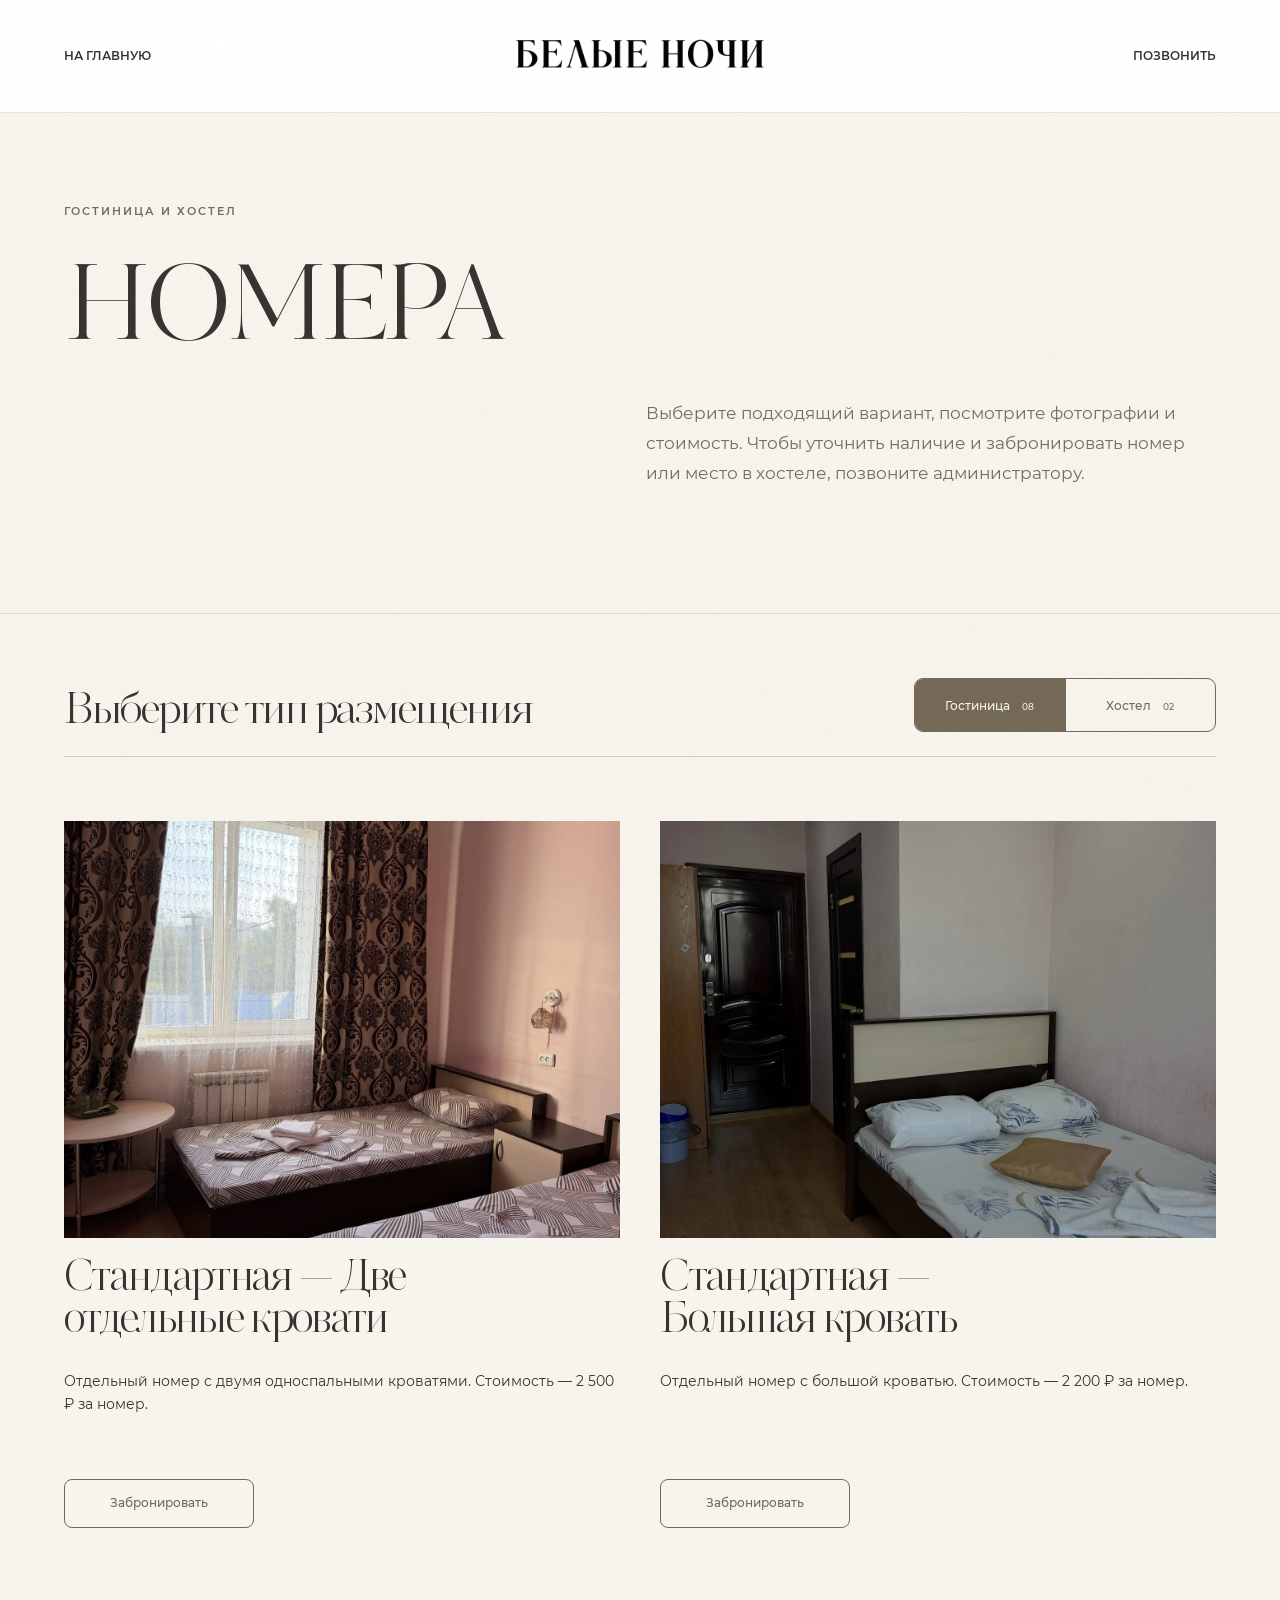
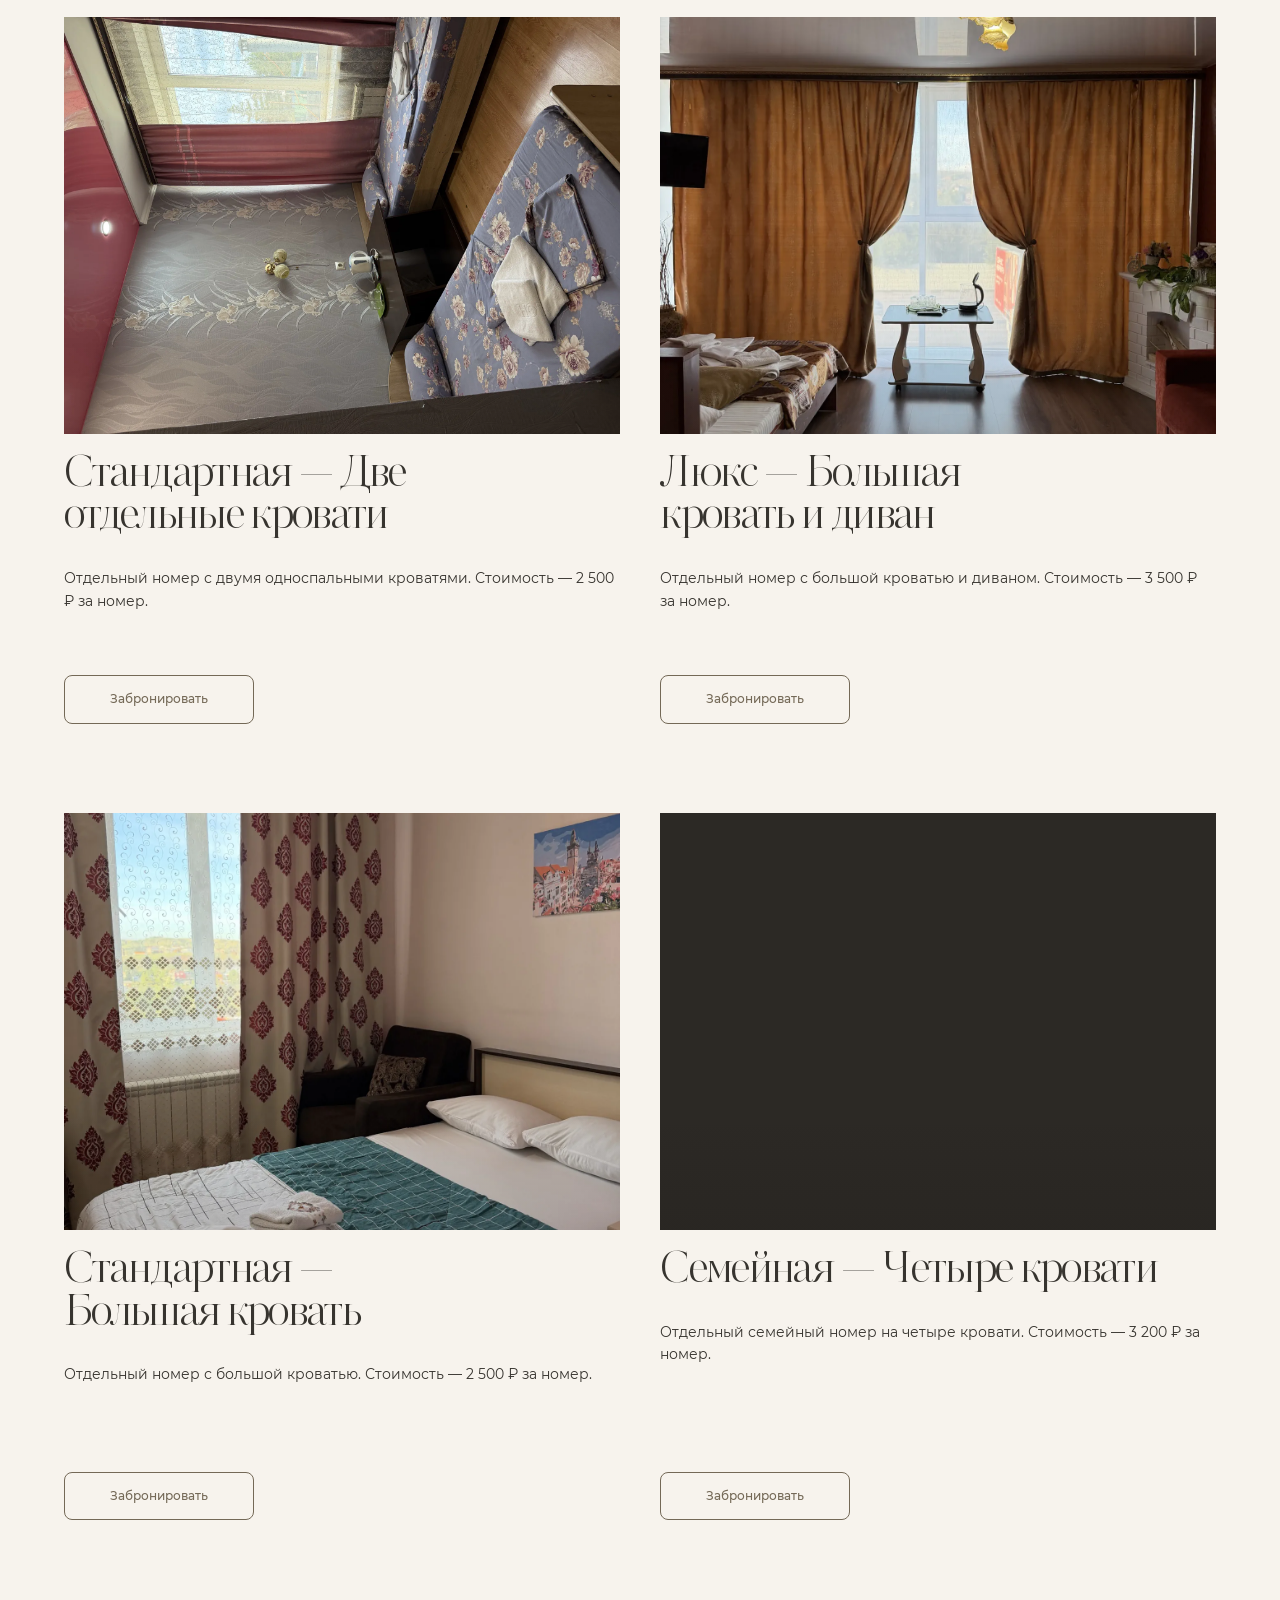
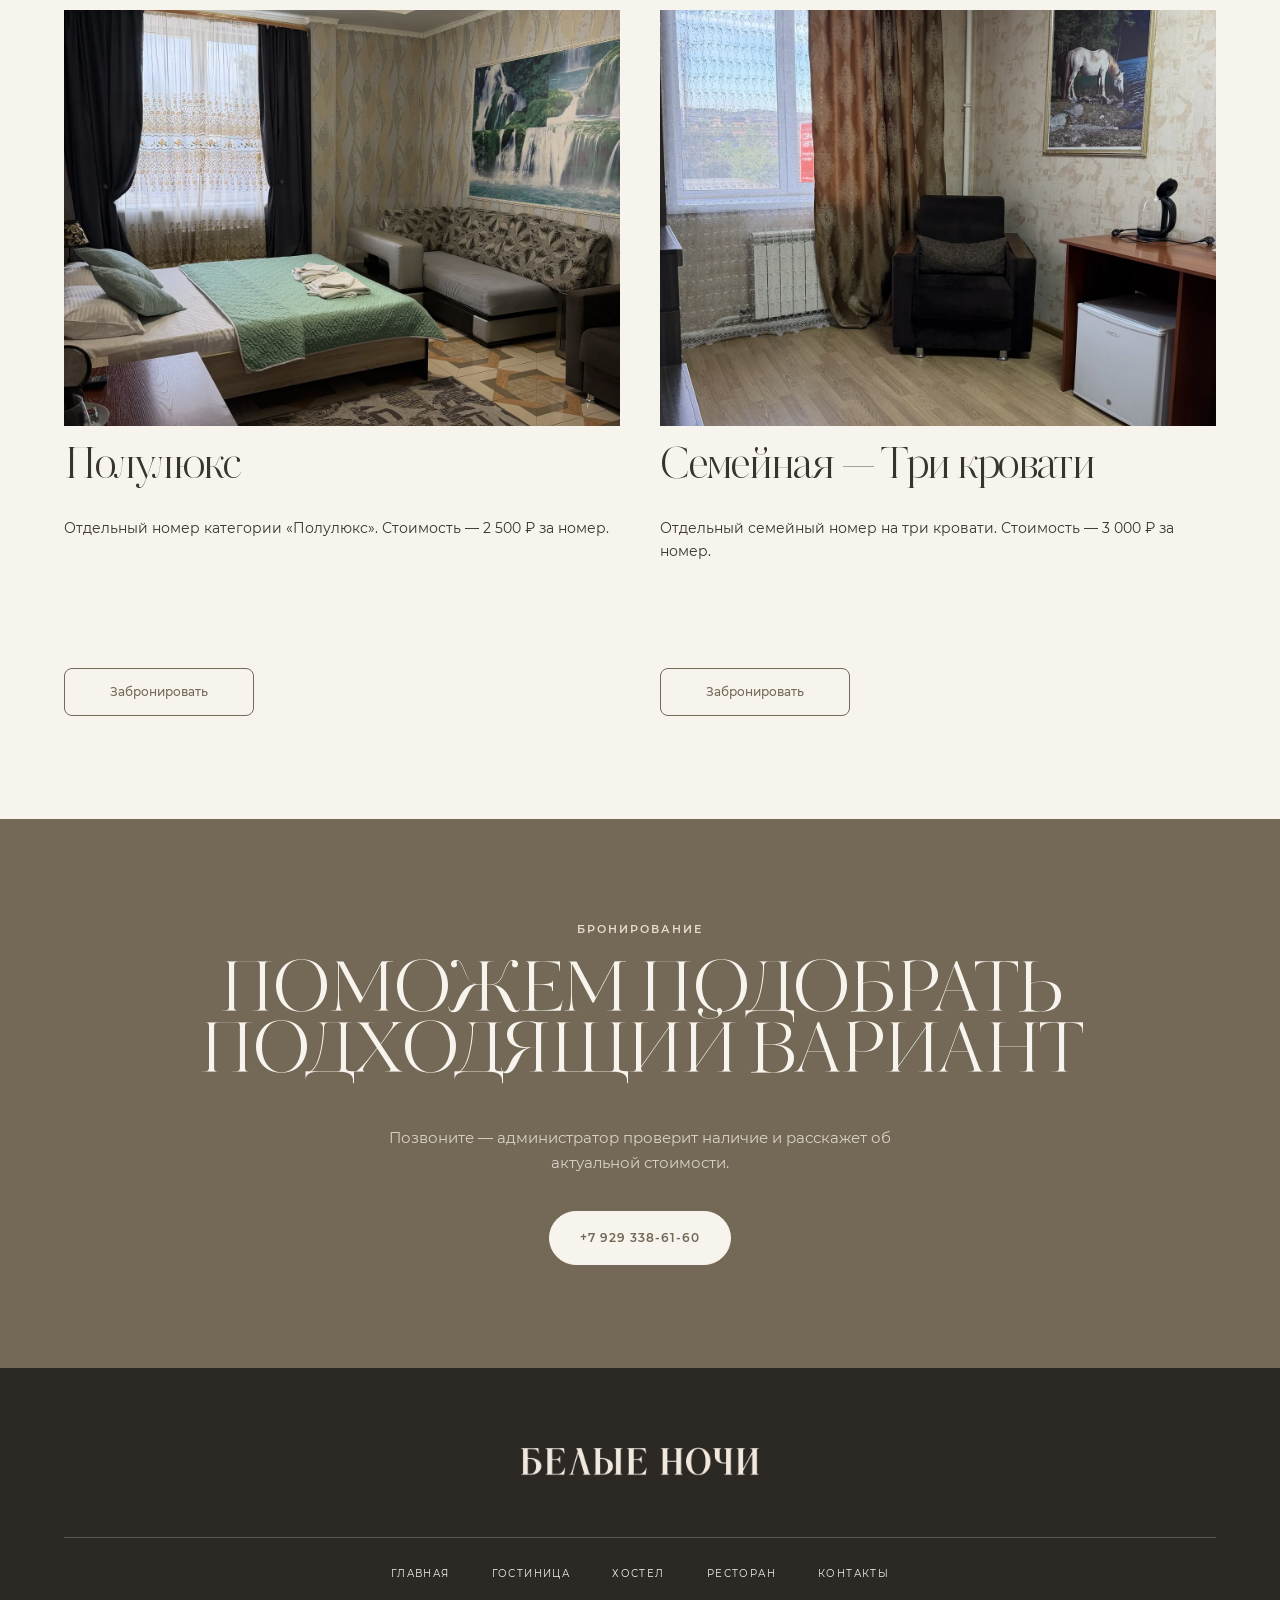
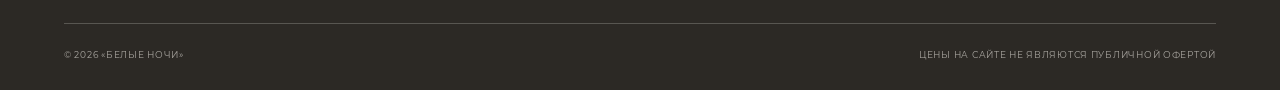
==== commit 9af064df: "Add room filters and match reference cards" ====
--- a/rooms.html
+++ b/rooms.html
@@ -7,7 +7,7 @@
   <meta name="theme-color" content="#ffffff">
   <title>Номера — Белые Ночи</title>
   <link rel="icon" href="assets/images/logo-heritage.png">
-  <link rel="stylesheet" href="rooms.css?v=20260831-2">
+  <link rel="stylesheet" href="rooms.css?v=20260831-3">
 </head>
 <body>
   <header class="rooms-header">
@@ -29,8 +29,17 @@
       <p class="rooms-intro">Выберите подходящий вариант, посмотрите фотографии и стоимость. Чтобы уточнить наличие и забронировать номер или место в хостеле, позвоните администратору.</p>
     </section>
 
-    <section class="rooms-catalog" aria-label="Номера гостиницы и места в хостеле">
-      <article class="room-card" id="standard-twin-1">
+    <section class="rooms-catalog-section" aria-labelledby="rooms-filter-title">
+      <div class="rooms-filter-bar">
+        <p class="rooms-filter-title" id="rooms-filter-title">Выберите тип размещения</p>
+        <div class="rooms-filter" role="group" aria-label="Тип размещения">
+          <button class="is-active" type="button" data-room-filter="hotel" aria-pressed="true">Гостиница <span>08</span></button>
+          <button type="button" data-room-filter="hostel" aria-pressed="false">Хостел <span>02</span></button>
+        </div>
+      </div>
+
+      <div class="rooms-catalog" data-room-catalog aria-live="polite">
+      <article class="room-card" id="standard-twin-1" data-room-type="hotel">
         <div class="room-gallery" data-room-gallery aria-label="Фотографии стандартного номера с двумя кроватями">
           <div class="room-gallery-viewport">
             <div class="room-gallery-track" data-room-track>
@@ -45,13 +54,14 @@
         </div>
         <div class="room-card-body">
           <div class="room-card-head"><p>Гостиница</p><span>01</span></div>
-          <h2>Стандартная<span>Две отдельные кровати</span></h2>
+          <h2>Стандартная <span>Две отдельные кровати</span></h2>
+          <p class="room-card-description">Отдельный номер с двумя односпальными кроватями. Стоимость — 2 500 ₽ за номер.</p>
           <dl class="room-meta"><div><dt>Размещение</dt><dd>2 кровати</dd></div><div><dt>Стоимость</dt><dd>2 500 ₽<small>за номер</small></dd></div></dl>
-          <a class="room-action" href="tel:+79293386160"><span>Забронировать</span><svg viewBox="0 0 24 24" aria-hidden="true"><path d="M5 12h14m0 0-5-5m5 5-5 5"/></svg></a>
-        </div>
-      </article>
-
-      <article class="room-card" id="standard-double-1">
+          <a class="room-action" href="tel:+79293386160"><span>Забронировать</span></a>
+        </div>
+      </article>
+
+      <article class="room-card" id="standard-double-1" data-room-type="hotel">
         <div class="room-gallery" data-room-gallery aria-label="Фотографии стандартного номера с большой кроватью">
           <div class="room-gallery-viewport"><div class="room-gallery-track" data-room-track>
             <button class="room-photo" type="button" data-room-photo aria-label="Открыть фотографию спальни"><img src="assets/images/rooms/img_4052.webp" alt="Стандартный номер с большой кроватью" width="1350" height="1800" loading="lazy" decoding="async"></button>
@@ -63,13 +73,14 @@
         </div>
         <div class="room-card-body">
           <div class="room-card-head"><p>Гостиница</p><span>02</span></div>
-          <h2>Стандартная<span>Большая кровать</span></h2>
+          <h2>Стандартная <span>Большая кровать</span></h2>
+          <p class="room-card-description">Отдельный номер с большой кроватью. Стоимость — 2 200 ₽ за номер.</p>
           <dl class="room-meta"><div><dt>Размещение</dt><dd>Большая кровать</dd></div><div><dt>Стоимость</dt><dd>2 200 ₽<small>за номер</small></dd></div></dl>
-          <a class="room-action" href="tel:+79293386160"><span>Забронировать</span><svg viewBox="0 0 24 24" aria-hidden="true"><path d="M5 12h14m0 0-5-5m5 5-5 5"/></svg></a>
-        </div>
-      </article>
-
-      <article class="room-card" id="standard-twin-2">
+          <a class="room-action" href="tel:+79293386160"><span>Забронировать</span></a>
+        </div>
+      </article>
+
+      <article class="room-card" id="standard-twin-2" data-room-type="hotel">
         <div class="room-gallery" data-room-gallery aria-label="Фотографии стандартного номера с двумя кроватями">
           <div class="room-gallery-viewport"><div class="room-gallery-track" data-room-track>
             <button class="room-photo" type="button" data-room-photo aria-label="Открыть фотографию спальни"><img src="assets/images/rooms/img_4056.webp" alt="Стандартный номер с двумя отдельными кроватями" width="1350" height="1800" loading="lazy" decoding="async"></button>
@@ -82,13 +93,14 @@
         </div>
         <div class="room-card-body">
           <div class="room-card-head"><p>Гостиница</p><span>03</span></div>
-          <h2>Стандартная<span>Две отдельные кровати</span></h2>
+          <h2>Стандартная <span>Две отдельные кровати</span></h2>
+          <p class="room-card-description">Отдельный номер с двумя односпальными кроватями. Стоимость — 2 500 ₽ за номер.</p>
           <dl class="room-meta"><div><dt>Размещение</dt><dd>2 кровати</dd></div><div><dt>Стоимость</dt><dd>2 500 ₽<small>за номер</small></dd></div></dl>
-          <a class="room-action" href="tel:+79293386160"><span>Забронировать</span><svg viewBox="0 0 24 24" aria-hidden="true"><path d="M5 12h14m0 0-5-5m5 5-5 5"/></svg></a>
-        </div>
-      </article>
-
-      <article class="room-card" id="suite">
+          <a class="room-action" href="tel:+79293386160"><span>Забронировать</span></a>
+        </div>
+      </article>
+
+      <article class="room-card" id="suite" data-room-type="hotel">
         <div class="room-gallery" data-room-gallery aria-label="Фотографии номера люкс">
           <div class="room-gallery-viewport"><div class="room-gallery-track" data-room-track>
             <button class="room-photo" type="button" data-room-photo aria-label="Открыть фотографию люкса"><img src="assets/images/rooms/img_4074.webp" alt="Интерьер номера люкс" width="1350" height="1800" loading="lazy" decoding="async"></button>
@@ -104,13 +116,14 @@
         </div>
         <div class="room-card-body">
           <div class="room-card-head"><p>Гостиница</p><span>04</span></div>
-          <h2>Люкс<span>Большая кровать и диван</span></h2>
+          <h2>Люкс <span>Большая кровать и диван</span></h2>
+          <p class="room-card-description">Отдельный номер с большой кроватью и диваном. Стоимость — 3 500 ₽ за номер.</p>
           <dl class="room-meta"><div><dt>Размещение</dt><dd>Кровать и диван</dd></div><div><dt>Стоимость</dt><dd>3 500 ₽<small>за номер</small></dd></div></dl>
-          <a class="room-action" href="tel:+79293386160"><span>Забронировать</span><svg viewBox="0 0 24 24" aria-hidden="true"><path d="M5 12h14m0 0-5-5m5 5-5 5"/></svg></a>
-        </div>
-      </article>
-
-      <article class="room-card" id="standard-double-2">
+          <a class="room-action" href="tel:+79293386160"><span>Забронировать</span></a>
+        </div>
+      </article>
+
+      <article class="room-card" id="standard-double-2" data-room-type="hotel">
         <div class="room-gallery" data-room-gallery aria-label="Фотографии стандартного номера с большой кроватью">
           <div class="room-gallery-viewport"><div class="room-gallery-track" data-room-track>
             <button class="room-photo" type="button" data-room-photo aria-label="Открыть фотографию спальни"><img src="assets/images/rooms/img_4087.webp" alt="Стандартный номер с большой кроватью" width="1350" height="1800" loading="lazy" decoding="async"></button>
@@ -123,13 +136,14 @@
         </div>
         <div class="room-card-body">
           <div class="room-card-head"><p>Гостиница</p><span>05</span></div>
-          <h2>Стандартная<span>Большая кровать</span></h2>
+          <h2>Стандартная <span>Большая кровать</span></h2>
+          <p class="room-card-description">Отдельный номер с большой кроватью. Стоимость — 2 500 ₽ за номер.</p>
           <dl class="room-meta"><div><dt>Размещение</dt><dd>Большая кровать</dd></div><div><dt>Стоимость</dt><dd>2 500 ₽<small>за номер</small></dd></div></dl>
-          <a class="room-action" href="tel:+79293386160"><span>Забронировать</span><svg viewBox="0 0 24 24" aria-hidden="true"><path d="M5 12h14m0 0-5-5m5 5-5 5"/></svg></a>
-        </div>
-      </article>
-
-      <article class="room-card" id="hostel-eight">
+          <a class="room-action" href="tel:+79293386160"><span>Забронировать</span></a>
+        </div>
+      </article>
+
+      <article class="room-card" id="hostel-eight" data-room-type="hostel">
         <div class="room-gallery" data-room-gallery aria-label="Фотографии хостела на восемь кроватей">
           <div class="room-gallery-viewport"><div class="room-gallery-track" data-room-track>
             <button class="room-photo" type="button" data-room-photo aria-label="Открыть фотографию хостела"><img src="assets/images/rooms/img_4091.webp" alt="Комната хостела на восемь кроватей" width="1350" height="1800" loading="lazy" decoding="async"></button>
@@ -143,13 +157,14 @@
         </div>
         <div class="room-card-body">
           <div class="room-card-head"><p>Хостел</p><span>06</span></div>
-          <h2>Хостел<span>Восемь кроватей</span></h2>
+          <h2>Хостел <span>Восемь кроватей</span></h2>
+          <p class="room-card-description">Место в общей комнате на восемь кроватей. Стоимость — 850 ₽ за место.</p>
           <dl class="room-meta"><div><dt>Размещение</dt><dd>8 кроватей</dd></div><div><dt>Стоимость</dt><dd>850 ₽<small>за место</small></dd></div></dl>
-          <a class="room-action" href="tel:+79293386160"><span>Забронировать</span><svg viewBox="0 0 24 24" aria-hidden="true"><path d="M5 12h14m0 0-5-5m5 5-5 5"/></svg></a>
-        </div>
-      </article>
-
-      <article class="room-card" id="family-four">
+          <a class="room-action" href="tel:+79293386160"><span>Забронировать</span></a>
+        </div>
+      </article>
+
+      <article class="room-card" id="family-four" data-room-type="hotel">
         <div class="room-gallery" data-room-gallery aria-label="Фотографии семейного номера на четыре кровати">
           <div class="room-gallery-viewport"><div class="room-gallery-track" data-room-track>
             <button class="room-photo" type="button" data-room-photo aria-label="Открыть фотографию семейного номера"><img src="assets/images/rooms/img_4097.webp" alt="Семейный номер на четыре кровати" width="1350" height="1800" loading="lazy" decoding="async"></button>
@@ -162,13 +177,14 @@
         </div>
         <div class="room-card-body">
           <div class="room-card-head"><p>Гостиница</p><span>07</span></div>
-          <h2>Семейная<span>Четыре кровати</span></h2>
+          <h2>Семейная <span>Четыре кровати</span></h2>
+          <p class="room-card-description">Отдельный семейный номер на четыре кровати. Стоимость — 3 200 ₽ за номер.</p>
           <dl class="room-meta"><div><dt>Размещение</dt><dd>4 кровати</dd></div><div><dt>Стоимость</dt><dd>3 200 ₽<small>за номер</small></dd></div></dl>
-          <a class="room-action" href="tel:+79293386160"><span>Забронировать</span><svg viewBox="0 0 24 24" aria-hidden="true"><path d="M5 12h14m0 0-5-5m5 5-5 5"/></svg></a>
-        </div>
-      </article>
-
-      <article class="room-card" id="hostel-four">
+          <a class="room-action" href="tel:+79293386160"><span>Забронировать</span></a>
+        </div>
+      </article>
+
+      <article class="room-card" id="hostel-four" data-room-type="hostel">
         <div class="room-gallery" data-room-gallery aria-label="Фотографии хостела на четыре кровати">
           <div class="room-gallery-viewport"><div class="room-gallery-track" data-room-track>
             <button class="room-photo" type="button" data-room-photo aria-label="Открыть фотографию хостела"><img src="assets/images/rooms/img_4104.webp" alt="Комната хостела на четыре кровати" width="1350" height="1800" loading="lazy" decoding="async"></button>
@@ -181,13 +197,14 @@
         </div>
         <div class="room-card-body">
           <div class="room-card-head"><p>Хостел</p><span>08</span></div>
-          <h2>Хостел<span>Четыре кровати</span></h2>
+          <h2>Хостел <span>Четыре кровати</span></h2>
+          <p class="room-card-description">Место в общей комнате на четыре кровати. Стоимость — 850 ₽ за место.</p>
           <dl class="room-meta"><div><dt>Размещение</dt><dd>4 кровати</dd></div><div><dt>Стоимость</dt><dd>850 ₽<small>за место</small></dd></div></dl>
-          <a class="room-action" href="tel:+79293386160"><span>Забронировать</span><svg viewBox="0 0 24 24" aria-hidden="true"><path d="M5 12h14m0 0-5-5m5 5-5 5"/></svg></a>
-        </div>
-      </article>
-
-      <article class="room-card" id="junior-suite">
+          <a class="room-action" href="tel:+79293386160"><span>Забронировать</span></a>
+        </div>
+      </article>
+
+      <article class="room-card" id="junior-suite" data-room-type="hotel">
         <div class="room-gallery" data-room-gallery aria-label="Фотографии полулюкса">
           <div class="room-gallery-viewport"><div class="room-gallery-track" data-room-track>
             <button class="room-photo" type="button" data-room-photo aria-label="Открыть фотографию полулюкса"><img src="assets/images/rooms/img_4112.webp" alt="Интерьер полулюкса" width="1350" height="1800" loading="lazy" decoding="async"></button>
@@ -202,12 +219,13 @@
         <div class="room-card-body">
           <div class="room-card-head"><p>Гостиница</p><span>09</span></div>
           <h2>Полулюкс</h2>
+          <p class="room-card-description">Отдельный номер категории «Полулюкс». Стоимость — 2 500 ₽ за номер.</p>
           <dl class="room-meta"><div><dt>Категория</dt><dd>Полулюкс</dd></div><div><dt>Стоимость</dt><dd>2 500 ₽<small>за номер</small></dd></div></dl>
-          <a class="room-action" href="tel:+79293386160"><span>Забронировать</span><svg viewBox="0 0 24 24" aria-hidden="true"><path d="M5 12h14m0 0-5-5m5 5-5 5"/></svg></a>
-        </div>
-      </article>
-
-      <article class="room-card" id="family-three">
+          <a class="room-action" href="tel:+79293386160"><span>Забронировать</span></a>
+        </div>
+      </article>
+
+      <article class="room-card" id="family-three" data-room-type="hotel">
         <div class="room-gallery" data-room-gallery aria-label="Фотографии семейного номера на три кровати">
           <div class="room-gallery-viewport"><div class="room-gallery-track" data-room-track>
             <button class="room-photo" type="button" data-room-photo aria-label="Открыть фотографию семейного номера"><img src="assets/images/rooms/img_4127.webp" alt="Семейный номер на три кровати" width="1350" height="1800" loading="lazy" decoding="async"></button>
@@ -218,11 +236,13 @@
         </div>
         <div class="room-card-body">
           <div class="room-card-head"><p>Гостиница</p><span>10</span></div>
-          <h2>Семейная<span>Три кровати</span></h2>
+          <h2>Семейная <span>Три кровати</span></h2>
+          <p class="room-card-description">Отдельный семейный номер на три кровати. Стоимость — 3 000 ₽ за номер.</p>
           <dl class="room-meta"><div><dt>Размещение</dt><dd>3 кровати</dd></div><div><dt>Стоимость</dt><dd>3 000 ₽<small>за номер</small></dd></div></dl>
-          <a class="room-action" href="tel:+79293386160"><span>Забронировать</span><svg viewBox="0 0 24 24" aria-hidden="true"><path d="M5 12h14m0 0-5-5m5 5-5 5"/></svg></a>
-        </div>
-      </article>
+          <a class="room-action" href="tel:+79293386160"><span>Забронировать</span></a>
+        </div>
+      </article>
+      </div>
     </section>
 
     <section class="rooms-cta" aria-labelledby="rooms-cta-title">
@@ -277,6 +297,6 @@
       <p>Цены на сайте не являются публичной офертой</p>
     </div>
   </footer>
-  <script src="rooms.js?v=20260831-2"></script>
+  <script src="rooms.js?v=20260831-3"></script>
 </body>
 </html>
--- a/rooms.css
+++ b/rooms.css
@@ -163,12 +163,74 @@
   line-height: 1.75;
 }
 
+.rooms-catalog-section {
+  padding: clamp(48px, 5vw, 76px) var(--page-pad) clamp(76px, 8vw, 124px);
+  background: var(--paper);
+  border-top: 1px solid color-mix(in srgb, var(--accent) 34%, transparent);
+}
+
+.rooms-filter-bar {
+  display: flex;
+  align-items: flex-end;
+  justify-content: space-between;
+  gap: 32px;
+  margin-bottom: clamp(48px, 5vw, 76px);
+  padding-bottom: 24px;
+  border-bottom: 1px solid color-mix(in srgb, var(--accent-deep) 28%, transparent);
+}
+
+.rooms-filter-title {
+  max-width: 480px;
+  margin: 0;
+  font-family: var(--display);
+  font-size: clamp(32px, 3.3vw, 50px);
+  letter-spacing: -.035em;
+  line-height: .95;
+}
+
+.rooms-filter {
+  display: grid;
+  grid-template-columns: repeat(2, minmax(150px, 1fr));
+  border: 1px solid var(--accent-deep);
+  border-radius: 9px;
+  overflow: hidden;
+}
+
+.rooms-filter button {
+  min-height: 52px;
+  padding: 12px 22px;
+  color: var(--accent-deep);
+  background: transparent;
+  border: 0;
+  font-family: var(--body);
+  font-size: 12px;
+  font-weight: 500;
+  cursor: pointer;
+  transition: color .3s ease, background .3s ease;
+}
+
+.rooms-filter button + button {
+  border-left: 1px solid var(--accent-deep);
+}
+
+.rooms-filter button span {
+  margin-left: 9px;
+  font-size: 9px;
+  letter-spacing: .08em;
+}
+
+.rooms-filter button:hover,
+.rooms-filter button:focus-visible,
+.rooms-filter button.is-active {
+  color: var(--paper);
+  background: var(--accent-deep);
+}
+
 .rooms-catalog {
   display: grid;
   grid-template-columns: repeat(2, minmax(0, 1fr));
-  column-gap: clamp(28px, 3.2vw, 50px);
-  row-gap: clamp(56px, 6vw, 92px);
-  padding: clamp(58px, 6vw, 92px) var(--page-pad) clamp(76px, 8vw, 124px);
+  column-gap: clamp(30px, 3.2vw, 48px);
+  row-gap: clamp(68px, 7vw, 108px);
 }
 
 .room-card {
@@ -183,11 +245,13 @@
   overflow: visible;
 }
 
+.room-card[hidden] { display: none; }
+
 .room-gallery {
   display: block;
   min-width: 0;
   min-height: 0;
-  aspect-ratio: 1.42 / 1;
+  aspect-ratio: 4 / 3;
   overflow: hidden;
   color: var(--paper);
   background: #2c2925;
@@ -277,17 +341,12 @@
   display: flex;
   flex-direction: column;
   min-width: 0;
-  min-height: 330px;
-  padding: 24px 0 0;
+  min-height: 290px;
+  padding: 20px 0 0;
 }
 
 .room-card-head {
-  display: flex;
-  align-items: center;
-  justify-content: space-between;
-  gap: 20px;
-  padding-bottom: 0;
-  border-bottom: 0;
+  display: none;
 }
 
 .room-card-head p,
@@ -302,25 +361,37 @@
 .room-card-head span { color: var(--accent-deep); }
 
 .room-card h2 {
-  margin: 22px 0 28px;
+  margin: 0;
   font-family: var(--display);
-  font-size: clamp(36px, 3.6vw, 56px);
+  font-size: clamp(36px, 3.25vw, 50px);
   font-weight: 400;
   letter-spacing: -.04em;
-  line-height: .9;
+  line-height: 1.02;
   text-wrap: balance;
 }
 
 .room-card h2 span {
-  display: block;
-  max-width: 440px;
-  margin-top: 12px;
-  font-family: var(--body);
-  font-size: clamp(9px, .78vw, 11px);
-  font-weight: 600;
-  letter-spacing: .13em;
-  line-height: 1.4;
-  text-transform: uppercase;
+  display: inline;
+  max-width: none;
+  margin: 0;
+  font: inherit;
+  letter-spacing: inherit;
+  line-height: inherit;
+  text-transform: none;
+}
+
+.room-card h2 span::before { content: " — "; }
+
+.room-card-description {
+  min-height: 5.2em;
+  margin: 28px 0 32px;
+  color: var(--ink);
+  font-size: clamp(13px, 1.08vw, 16px);
+  line-height: 1.65;
+}
+
+.room-card .room-meta {
+  display: none;
 }
 
 .room-meta {
@@ -355,25 +426,24 @@
 .room-action {
   display: flex;
   align-items: center;
-  justify-content: space-between;
-  gap: 24px;
-  width: min(240px, 100%);
+  justify-content: center;
+  width: max-content;
+  min-width: 190px;
+  max-width: 100%;
   margin-top: auto;
-  padding: 16px 22px;
+  padding: 14px 24px;
   color: var(--accent-deep);
   background: transparent;
   border: 1px solid var(--accent-deep);
-  border-radius: 13px;
-  font-size: 10px;
-  font-weight: 600;
-  letter-spacing: .11em;
-  text-transform: uppercase;
+  border-radius: 8px;
+  font-size: 12px;
+  font-weight: 500;
+  letter-spacing: 0;
+  text-transform: none;
   transition: color .35s ease, background .35s ease, transform .35s ease;
 }
 
-.room-action svg { width: 20px; transition: transform .35s ease; }
 .room-action:hover { color: var(--paper); background: var(--accent-deep); transform: translateY(-2px); }
-.room-action:hover svg { transform: translateX(5px); }
 
 .room-lightbox {
   position: fixed;
@@ -716,10 +786,14 @@
 
   .rooms-hero .section-kicker { margin-bottom: 42px; }
   .rooms-intro { max-width: 690px; margin-left: 0; }
+  .rooms-filter-bar { align-items: stretch; }
+  .rooms-filter-title { max-width: 320px; }
+  .rooms-filter { grid-template-columns: repeat(2, minmax(125px, 1fr)); }
   .rooms-catalog { grid-template-columns: 1fr; }
-  .room-gallery { aspect-ratio: 1.55 / 1; }
-  .room-card-body { min-height: 300px; }
-  .room-card h2 { font-size: clamp(38px, 6vw, 52px); }
+  .room-gallery { aspect-ratio: 4 / 3; }
+  .room-card-body { min-height: 270px; }
+  .room-card h2 { font-size: clamp(38px, 7vw, 48px); }
+  .room-card-description { min-height: 0; }
   .room-meta dd { font-size: clamp(25px, 4vw, 34px); }
 }
 
@@ -740,21 +814,24 @@
   .rooms-hero h1 { font-size: clamp(48px, 15vw, 60px); line-height: .82; }
   .rooms-intro { margin-top: 28px; font-size: 14px; line-height: 1.7; }
 
-  .rooms-catalog { gap: 52px; padding-top: 38px; padding-bottom: 68px; }
+  .rooms-catalog-section { padding-top: 38px; padding-bottom: 68px; }
+  .rooms-filter-bar { display: block; margin-bottom: 42px; padding-bottom: 20px; }
+  .rooms-filter-title { margin-bottom: 22px; font-size: 34px; }
+  .rooms-filter { width: 100%; grid-template-columns: repeat(2, minmax(0, 1fr)); }
+  .rooms-filter button { min-height: 48px; padding: 10px 12px; font-size: 11px; }
+  .rooms-catalog { gap: 60px; }
   .room-card { min-height: 0; border-radius: 0; }
   .room-gallery { aspect-ratio: 4 / 3; }
-  .room-card-body { min-height: 286px; padding: 20px 0 0; }
-  .room-card-head { gap: 12px; }
-  .room-card-head p,
-  .room-card-head span { font-size: 8px; }
-  .room-card h2 { margin: 18px 0 24px; font-size: clamp(34px, 10.5vw, 44px); }
-  .room-card h2 span { margin-top: 11px; font-size: 8px; }
+  .room-card-body { min-height: 250px; padding: 18px 0 0; }
+  .room-card h2 { margin: 0; font-size: clamp(34px, 10vw, 42px); }
+  .room-card h2 span { margin: 0; font: inherit; }
+  .room-card-description { margin: 24px 0 28px; font-size: 13px; line-height: 1.65; }
   .room-meta div { padding-right: 15px; }
   .room-meta div + div { padding-left: 15px; }
   .room-meta dt { font-size: 8px; }
   .room-meta dd { font-size: clamp(21px, 6.5vw, 27px); }
   .room-meta small { font-size: 8px; }
-  .room-action { width: 100%; }
+  .room-action { width: max-content; min-width: 180px; }
 
   .room-lightbox {
     width: calc(100vw - 20px);
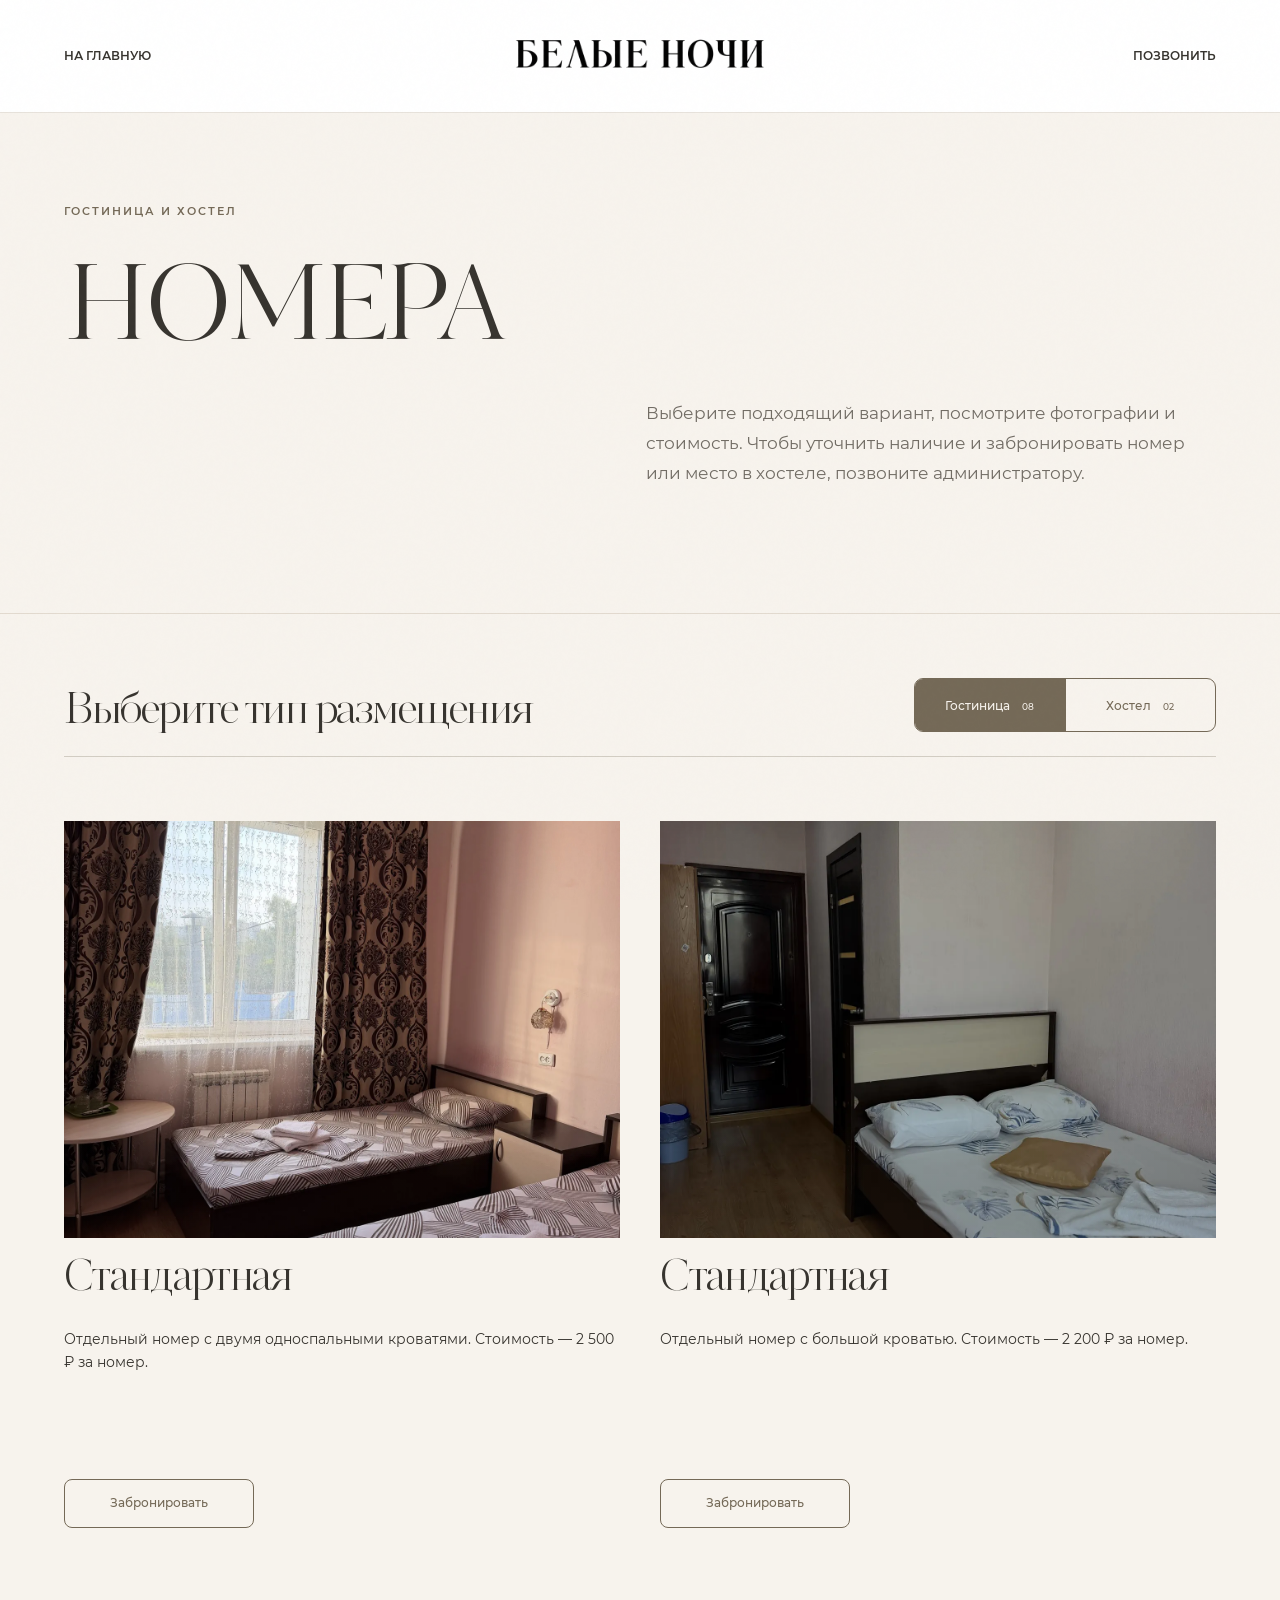
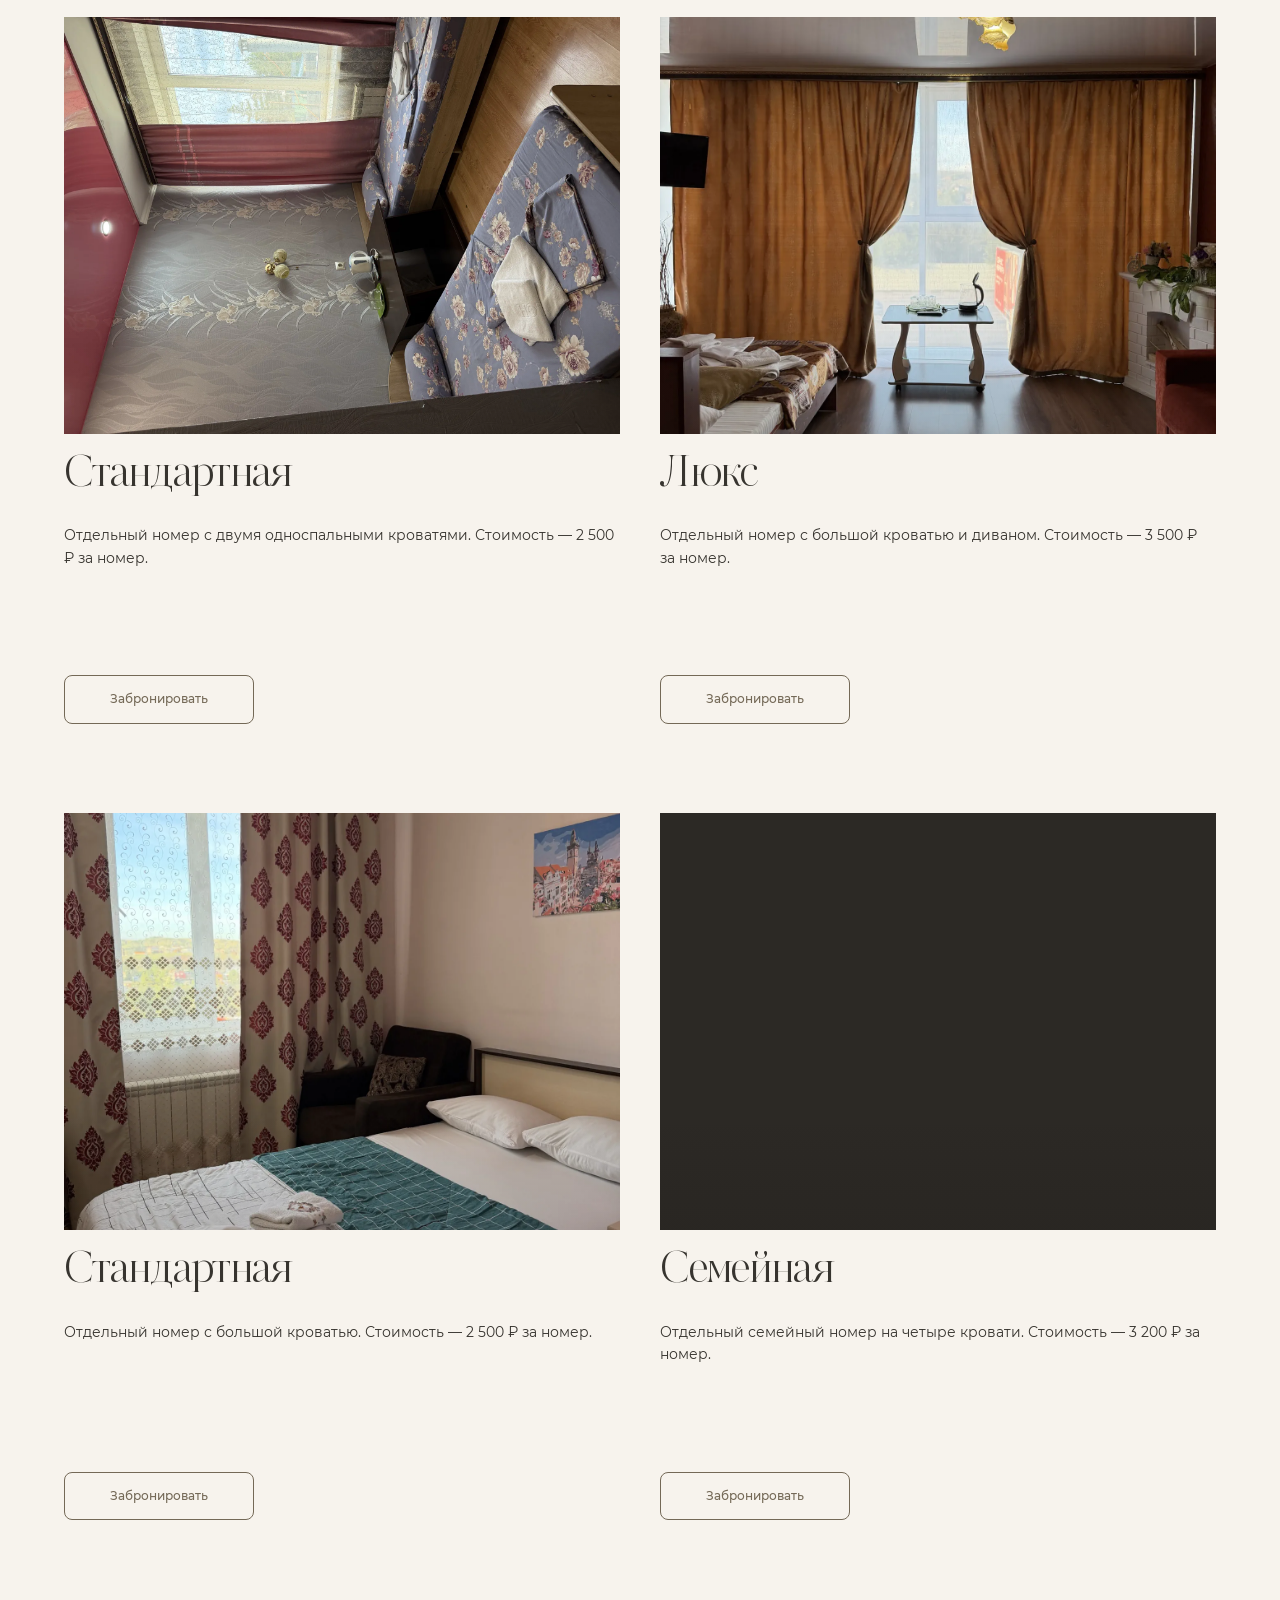
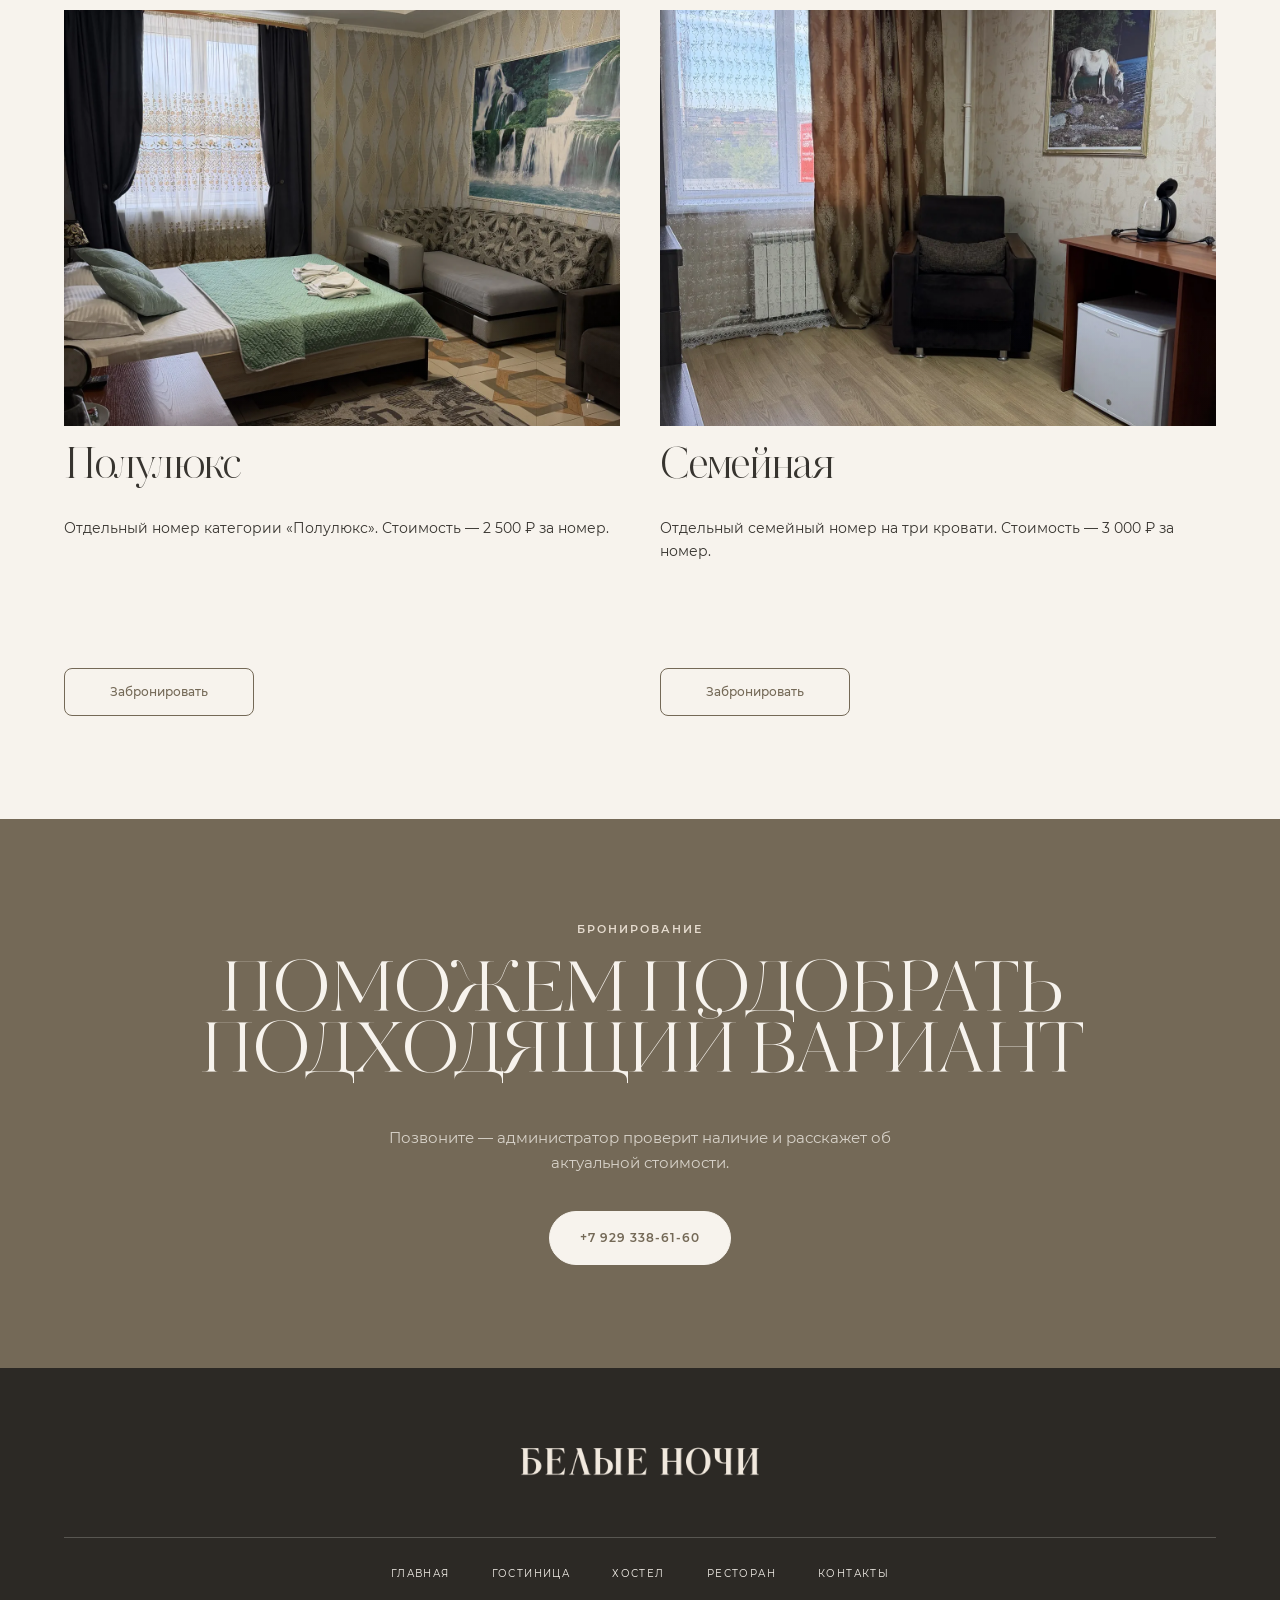
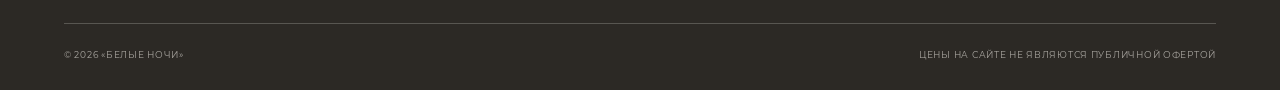
==== commit af04ef64: "Simplify room card titles" ====
--- a/rooms.html
+++ b/rooms.html
@@ -7,7 +7,7 @@
   <meta name="theme-color" content="#ffffff">
   <title>Номера — Белые Ночи</title>
   <link rel="icon" href="assets/images/logo-heritage.png">
-  <link rel="stylesheet" href="rooms.css?v=20260831-3">
+  <link rel="stylesheet" href="rooms.css?v=20260831-4">
 </head>
 <body>
   <header class="rooms-header">
--- a/rooms.css
+++ b/rooms.css
@@ -371,16 +371,8 @@
 }
 
 .room-card h2 span {
-  display: inline;
-  max-width: none;
-  margin: 0;
-  font: inherit;
-  letter-spacing: inherit;
-  line-height: inherit;
-  text-transform: none;
-}
-
-.room-card h2 span::before { content: " — "; }
+  display: none;
+}
 
 .room-card-description {
   min-height: 5.2em;
@@ -824,7 +816,6 @@
   .room-gallery { aspect-ratio: 4 / 3; }
   .room-card-body { min-height: 250px; padding: 18px 0 0; }
   .room-card h2 { margin: 0; font-size: clamp(34px, 10vw, 42px); }
-  .room-card h2 span { margin: 0; font: inherit; }
   .room-card-description { margin: 24px 0 28px; font-size: 13px; line-height: 1.65; }
   .room-meta div { padding-right: 15px; }
   .room-meta div + div { padding-left: 15px; }
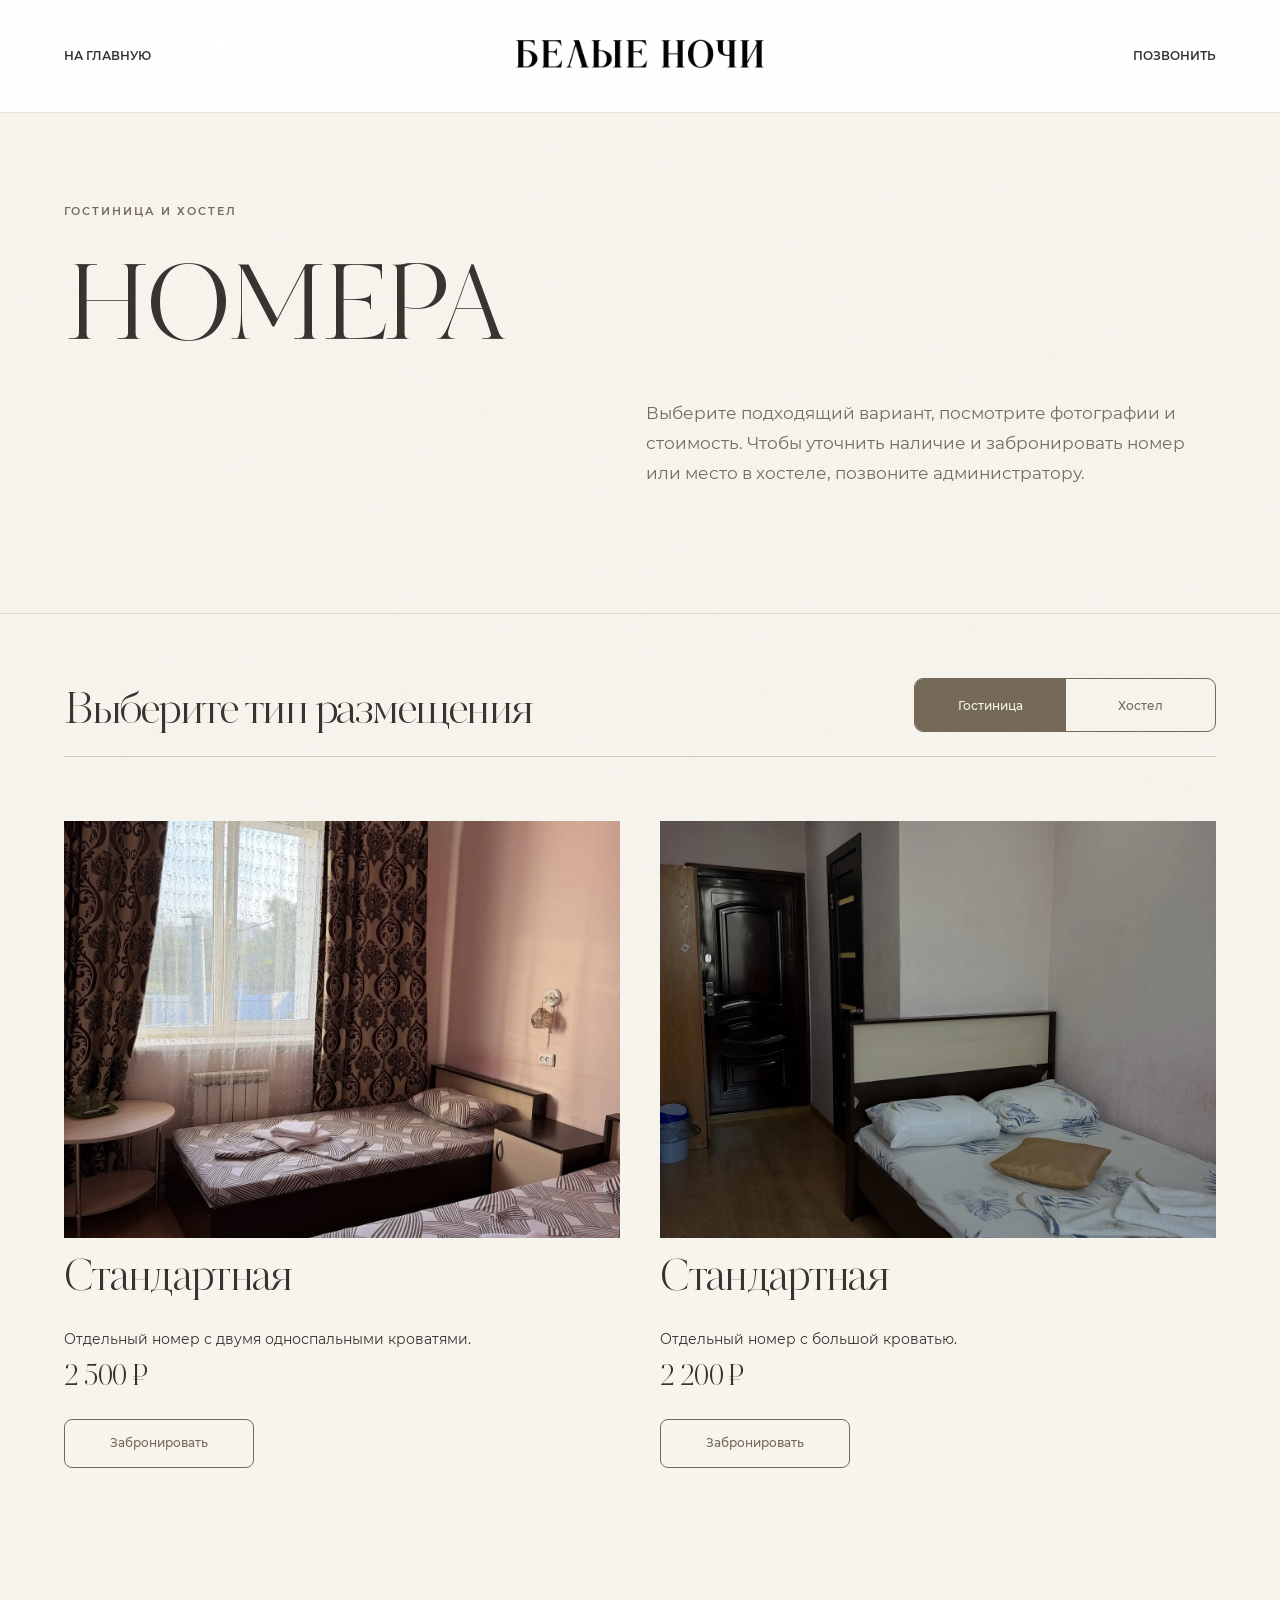
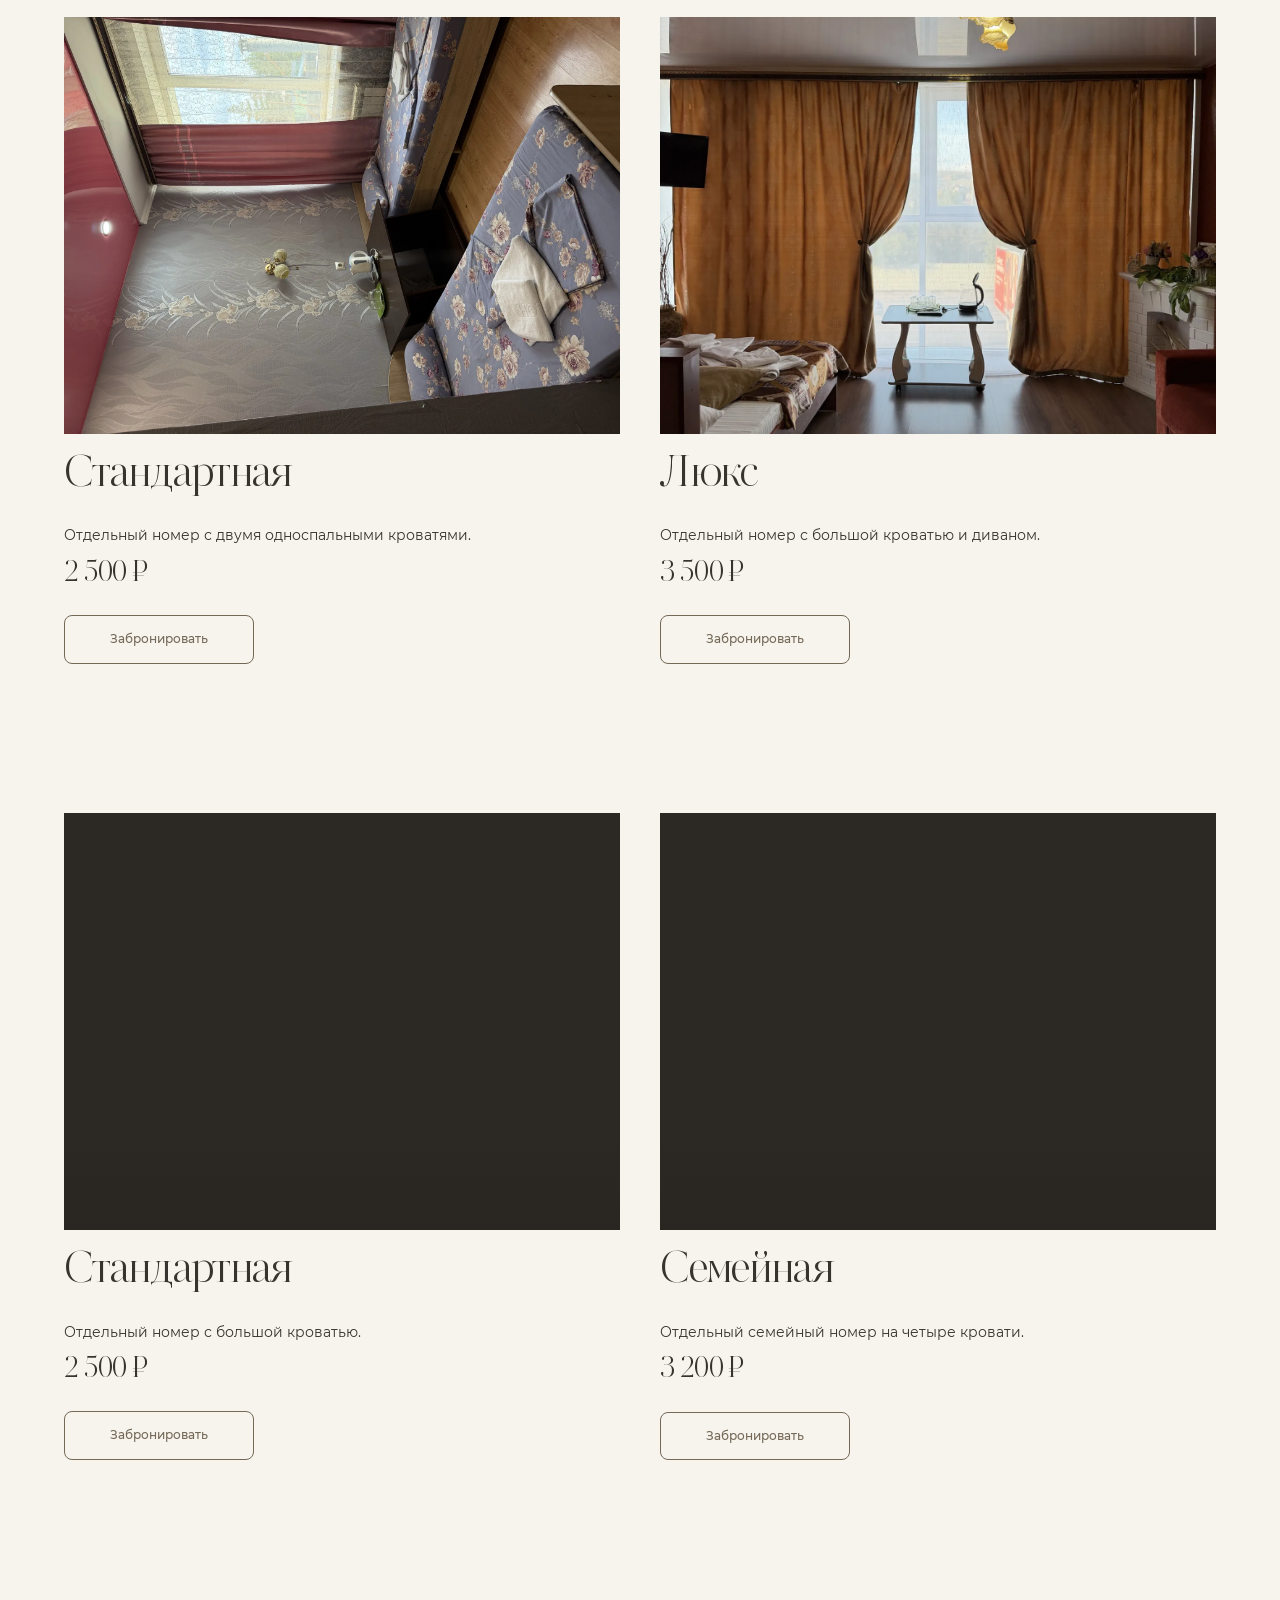
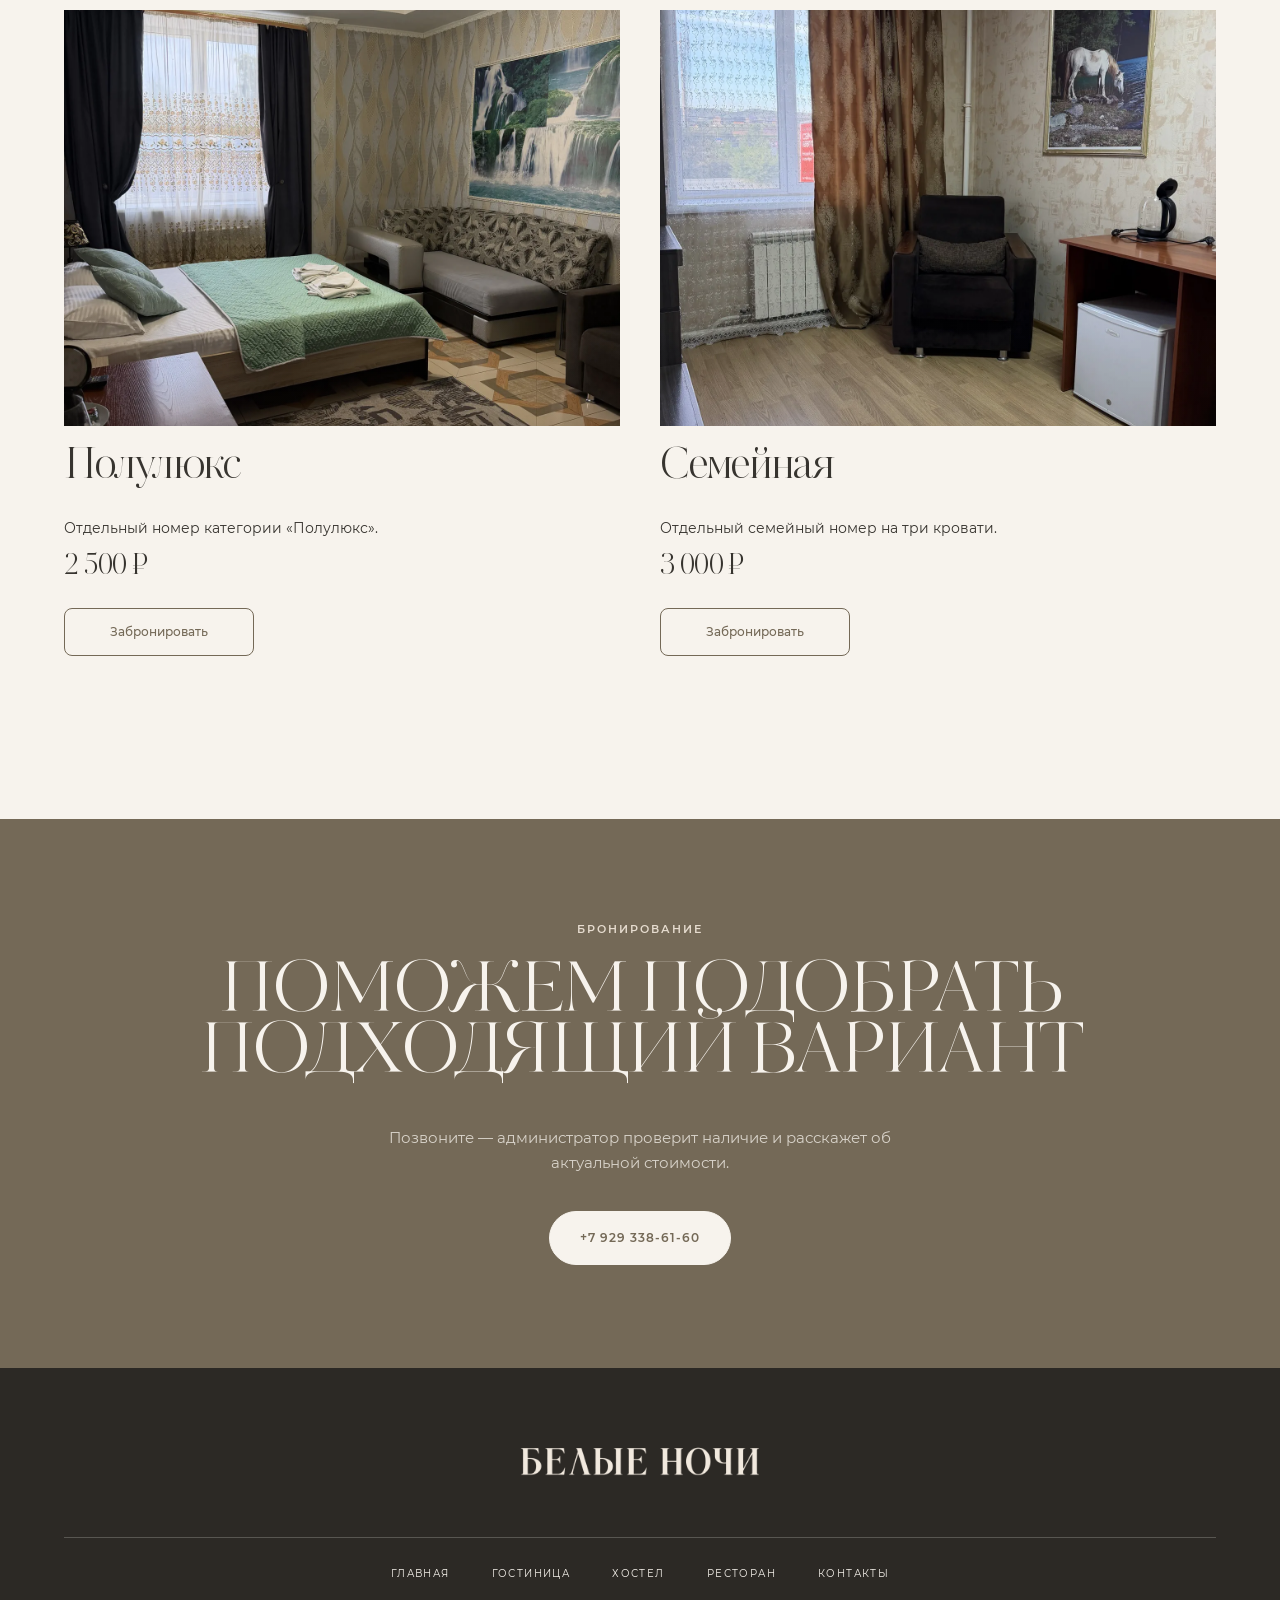
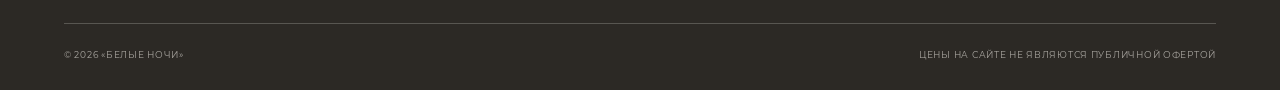
==== commit 2e1074a8: "Separate room prices from descriptions" ====
--- a/rooms.html
+++ b/rooms.html
@@ -7,7 +7,7 @@
   <meta name="theme-color" content="#ffffff">
   <title>Номера — Белые Ночи</title>
   <link rel="icon" href="assets/images/logo-heritage.png">
-  <link rel="stylesheet" href="rooms.css?v=20260831-4">
+  <link rel="stylesheet" href="rooms.css?v=20260831-5">
 </head>
 <body>
   <header class="rooms-header">
@@ -33,8 +33,8 @@
       <div class="rooms-filter-bar">
         <p class="rooms-filter-title" id="rooms-filter-title">Выберите тип размещения</p>
         <div class="rooms-filter" role="group" aria-label="Тип размещения">
-          <button class="is-active" type="button" data-room-filter="hotel" aria-pressed="true">Гостиница <span>08</span></button>
-          <button type="button" data-room-filter="hostel" aria-pressed="false">Хостел <span>02</span></button>
+          <button class="is-active" type="button" data-room-filter="hotel" aria-pressed="true">Гостиница</button>
+          <button type="button" data-room-filter="hostel" aria-pressed="false">Хостел</button>
         </div>
       </div>
 
@@ -55,7 +55,8 @@
         <div class="room-card-body">
           <div class="room-card-head"><p>Гостиница</p><span>01</span></div>
           <h2>Стандартная <span>Две отдельные кровати</span></h2>
-          <p class="room-card-description">Отдельный номер с двумя односпальными кроватями. Стоимость — 2 500 ₽ за номер.</p>
+          <p class="room-card-description">Отдельный номер с двумя односпальными кроватями.</p>
+          <p class="room-price">2 500 ₽</p>
           <dl class="room-meta"><div><dt>Размещение</dt><dd>2 кровати</dd></div><div><dt>Стоимость</dt><dd>2 500 ₽<small>за номер</small></dd></div></dl>
           <a class="room-action" href="tel:+79293386160"><span>Забронировать</span></a>
         </div>
@@ -74,7 +75,8 @@
         <div class="room-card-body">
           <div class="room-card-head"><p>Гостиница</p><span>02</span></div>
           <h2>Стандартная <span>Большая кровать</span></h2>
-          <p class="room-card-description">Отдельный номер с большой кроватью. Стоимость — 2 200 ₽ за номер.</p>
+          <p class="room-card-description">Отдельный номер с большой кроватью.</p>
+          <p class="room-price">2 200 ₽</p>
           <dl class="room-meta"><div><dt>Размещение</dt><dd>Большая кровать</dd></div><div><dt>Стоимость</dt><dd>2 200 ₽<small>за номер</small></dd></div></dl>
           <a class="room-action" href="tel:+79293386160"><span>Забронировать</span></a>
         </div>
@@ -94,7 +96,8 @@
         <div class="room-card-body">
           <div class="room-card-head"><p>Гостиница</p><span>03</span></div>
           <h2>Стандартная <span>Две отдельные кровати</span></h2>
-          <p class="room-card-description">Отдельный номер с двумя односпальными кроватями. Стоимость — 2 500 ₽ за номер.</p>
+          <p class="room-card-description">Отдельный номер с двумя односпальными кроватями.</p>
+          <p class="room-price">2 500 ₽</p>
           <dl class="room-meta"><div><dt>Размещение</dt><dd>2 кровати</dd></div><div><dt>Стоимость</dt><dd>2 500 ₽<small>за номер</small></dd></div></dl>
           <a class="room-action" href="tel:+79293386160"><span>Забронировать</span></a>
         </div>
@@ -117,7 +120,8 @@
         <div class="room-card-body">
           <div class="room-card-head"><p>Гостиница</p><span>04</span></div>
           <h2>Люкс <span>Большая кровать и диван</span></h2>
-          <p class="room-card-description">Отдельный номер с большой кроватью и диваном. Стоимость — 3 500 ₽ за номер.</p>
+          <p class="room-card-description">Отдельный номер с большой кроватью и диваном.</p>
+          <p class="room-price">3 500 ₽</p>
           <dl class="room-meta"><div><dt>Размещение</dt><dd>Кровать и диван</dd></div><div><dt>Стоимость</dt><dd>3 500 ₽<small>за номер</small></dd></div></dl>
           <a class="room-action" href="tel:+79293386160"><span>Забронировать</span></a>
         </div>
@@ -137,7 +141,8 @@
         <div class="room-card-body">
           <div class="room-card-head"><p>Гостиница</p><span>05</span></div>
           <h2>Стандартная <span>Большая кровать</span></h2>
-          <p class="room-card-description">Отдельный номер с большой кроватью. Стоимость — 2 500 ₽ за номер.</p>
+          <p class="room-card-description">Отдельный номер с большой кроватью.</p>
+          <p class="room-price">2 500 ₽</p>
           <dl class="room-meta"><div><dt>Размещение</dt><dd>Большая кровать</dd></div><div><dt>Стоимость</dt><dd>2 500 ₽<small>за номер</small></dd></div></dl>
           <a class="room-action" href="tel:+79293386160"><span>Забронировать</span></a>
         </div>
@@ -158,7 +163,8 @@
         <div class="room-card-body">
           <div class="room-card-head"><p>Хостел</p><span>06</span></div>
           <h2>Хостел <span>Восемь кроватей</span></h2>
-          <p class="room-card-description">Место в общей комнате на восемь кроватей. Стоимость — 850 ₽ за место.</p>
+          <p class="room-card-description">Место в общей комнате на восемь кроватей.</p>
+          <p class="room-price">850 ₽</p>
           <dl class="room-meta"><div><dt>Размещение</dt><dd>8 кроватей</dd></div><div><dt>Стоимость</dt><dd>850 ₽<small>за место</small></dd></div></dl>
           <a class="room-action" href="tel:+79293386160"><span>Забронировать</span></a>
         </div>
@@ -178,7 +184,8 @@
         <div class="room-card-body">
           <div class="room-card-head"><p>Гостиница</p><span>07</span></div>
           <h2>Семейная <span>Четыре кровати</span></h2>
-          <p class="room-card-description">Отдельный семейный номер на четыре кровати. Стоимость — 3 200 ₽ за номер.</p>
+          <p class="room-card-description">Отдельный семейный номер на четыре кровати.</p>
+          <p class="room-price">3 200 ₽</p>
           <dl class="room-meta"><div><dt>Размещение</dt><dd>4 кровати</dd></div><div><dt>Стоимость</dt><dd>3 200 ₽<small>за номер</small></dd></div></dl>
           <a class="room-action" href="tel:+79293386160"><span>Забронировать</span></a>
         </div>
@@ -198,7 +205,8 @@
         <div class="room-card-body">
           <div class="room-card-head"><p>Хостел</p><span>08</span></div>
           <h2>Хостел <span>Четыре кровати</span></h2>
-          <p class="room-card-description">Место в общей комнате на четыре кровати. Стоимость — 850 ₽ за место.</p>
+          <p class="room-card-description">Место в общей комнате на четыре кровати.</p>
+          <p class="room-price">850 ₽</p>
           <dl class="room-meta"><div><dt>Размещение</dt><dd>4 кровати</dd></div><div><dt>Стоимость</dt><dd>850 ₽<small>за место</small></dd></div></dl>
           <a class="room-action" href="tel:+79293386160"><span>Забронировать</span></a>
         </div>
@@ -219,7 +227,8 @@
         <div class="room-card-body">
           <div class="room-card-head"><p>Гостиница</p><span>09</span></div>
           <h2>Полулюкс</h2>
-          <p class="room-card-description">Отдельный номер категории «Полулюкс». Стоимость — 2 500 ₽ за номер.</p>
+          <p class="room-card-description">Отдельный номер категории «Полулюкс».</p>
+          <p class="room-price">2 500 ₽</p>
           <dl class="room-meta"><div><dt>Категория</dt><dd>Полулюкс</dd></div><div><dt>Стоимость</dt><dd>2 500 ₽<small>за номер</small></dd></div></dl>
           <a class="room-action" href="tel:+79293386160"><span>Забронировать</span></a>
         </div>
@@ -237,7 +246,8 @@
         <div class="room-card-body">
           <div class="room-card-head"><p>Гостиница</p><span>10</span></div>
           <h2>Семейная <span>Три кровати</span></h2>
-          <p class="room-card-description">Отдельный семейный номер на три кровати. Стоимость — 3 000 ₽ за номер.</p>
+          <p class="room-card-description">Отдельный семейный номер на три кровати.</p>
+          <p class="room-price">3 000 ₽</p>
           <dl class="room-meta"><div><dt>Размещение</dt><dd>3 кровати</dd></div><div><dt>Стоимость</dt><dd>3 000 ₽<small>за номер</small></dd></div></dl>
           <a class="room-action" href="tel:+79293386160"><span>Забронировать</span></a>
         </div>
--- a/rooms.css
+++ b/rooms.css
@@ -375,11 +375,21 @@
 }
 
 .room-card-description {
-  min-height: 5.2em;
-  margin: 28px 0 32px;
+  min-height: 0;
+  margin: 28px 0 12px;
   color: var(--ink);
   font-size: clamp(13px, 1.08vw, 16px);
   line-height: 1.65;
+}
+
+.room-price {
+  margin: 0 0 28px;
+  color: var(--ink);
+  font-family: var(--display);
+  font-size: clamp(27px, 2.2vw, 35px);
+  font-weight: 400;
+  letter-spacing: -.025em;
+  line-height: 1;
 }
 
 .room-card .room-meta {
@@ -422,7 +432,7 @@
   width: max-content;
   min-width: 190px;
   max-width: 100%;
-  margin-top: auto;
+  margin-top: 0;
   padding: 14px 24px;
   color: var(--accent-deep);
   background: transparent;
@@ -816,7 +826,8 @@
   .room-gallery { aspect-ratio: 4 / 3; }
   .room-card-body { min-height: 250px; padding: 18px 0 0; }
   .room-card h2 { margin: 0; font-size: clamp(34px, 10vw, 42px); }
-  .room-card-description { margin: 24px 0 28px; font-size: 13px; line-height: 1.65; }
+  .room-card-description { margin: 24px 0 10px; font-size: 13px; line-height: 1.65; }
+  .room-price { margin-bottom: 24px; font-size: 28px; }
   .room-meta div { padding-right: 15px; }
   .room-meta div + div { padding-left: 15px; }
   .room-meta dt { font-size: 8px; }
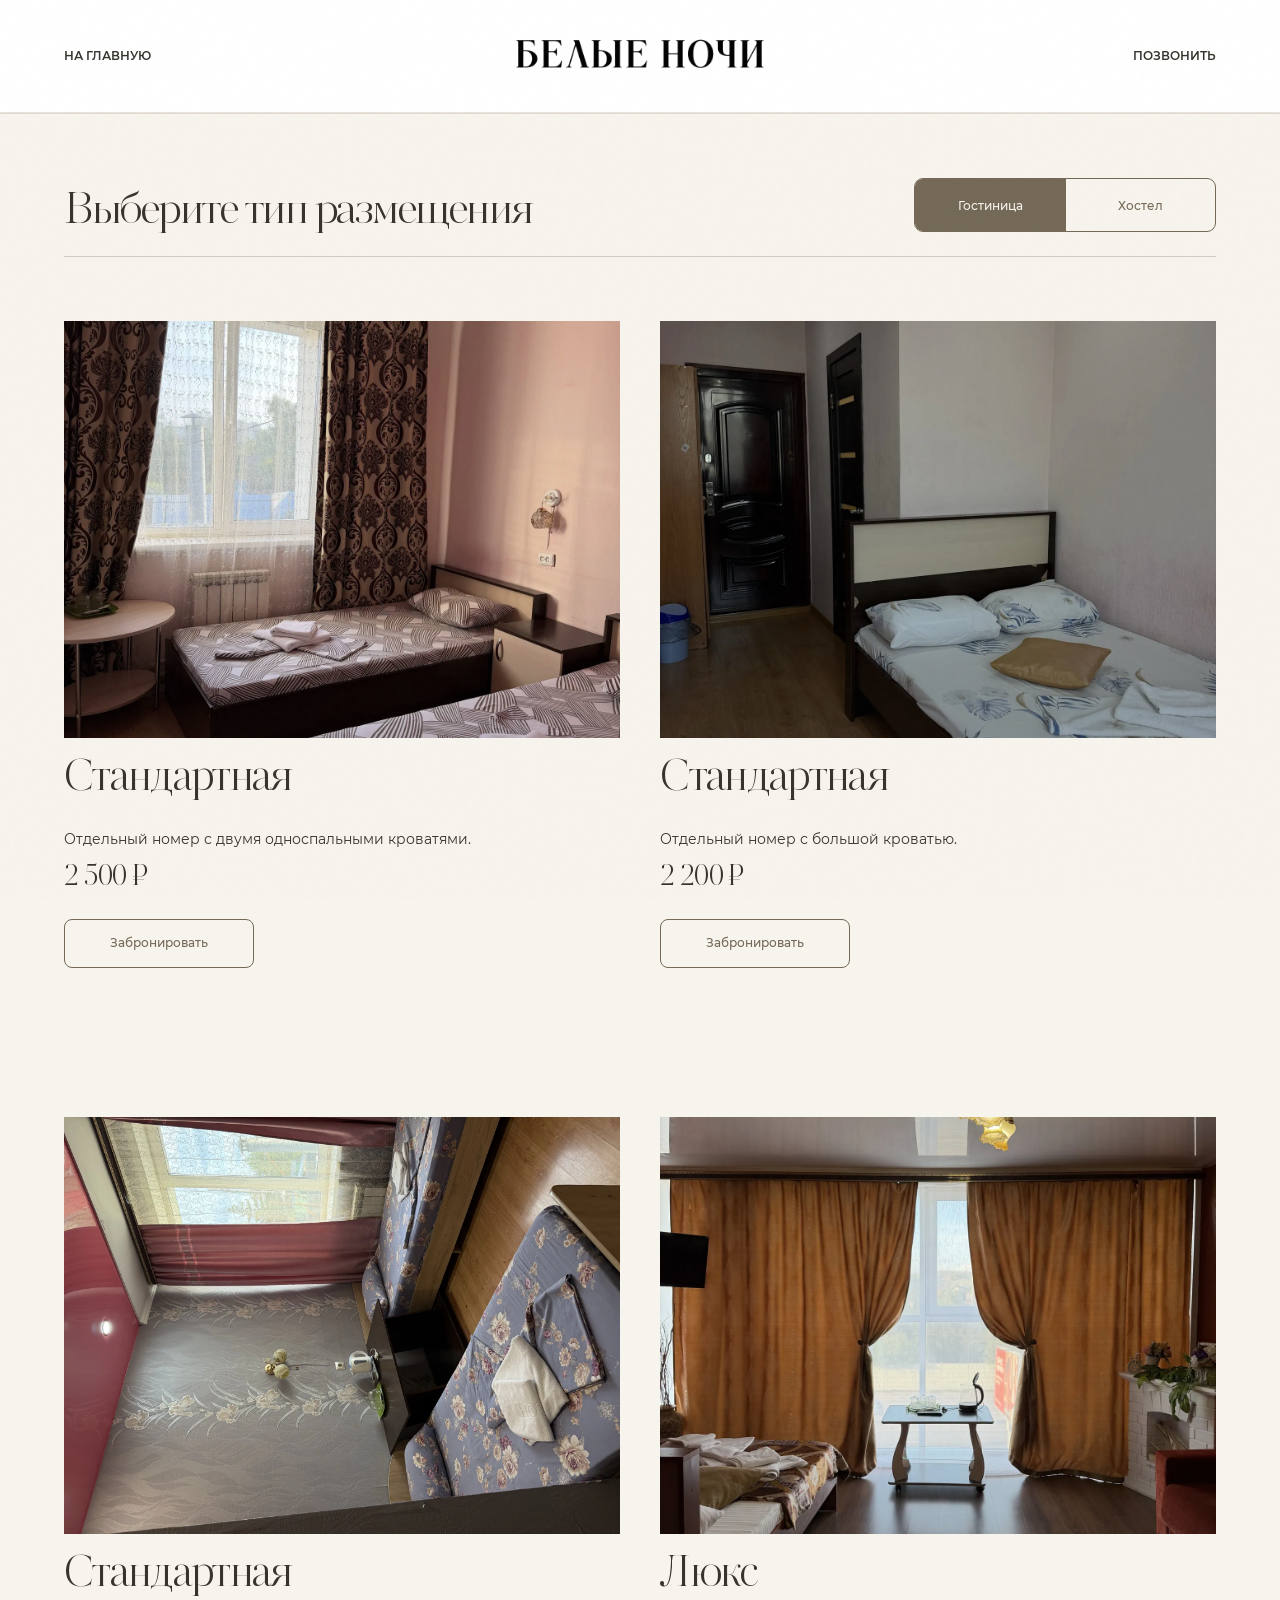
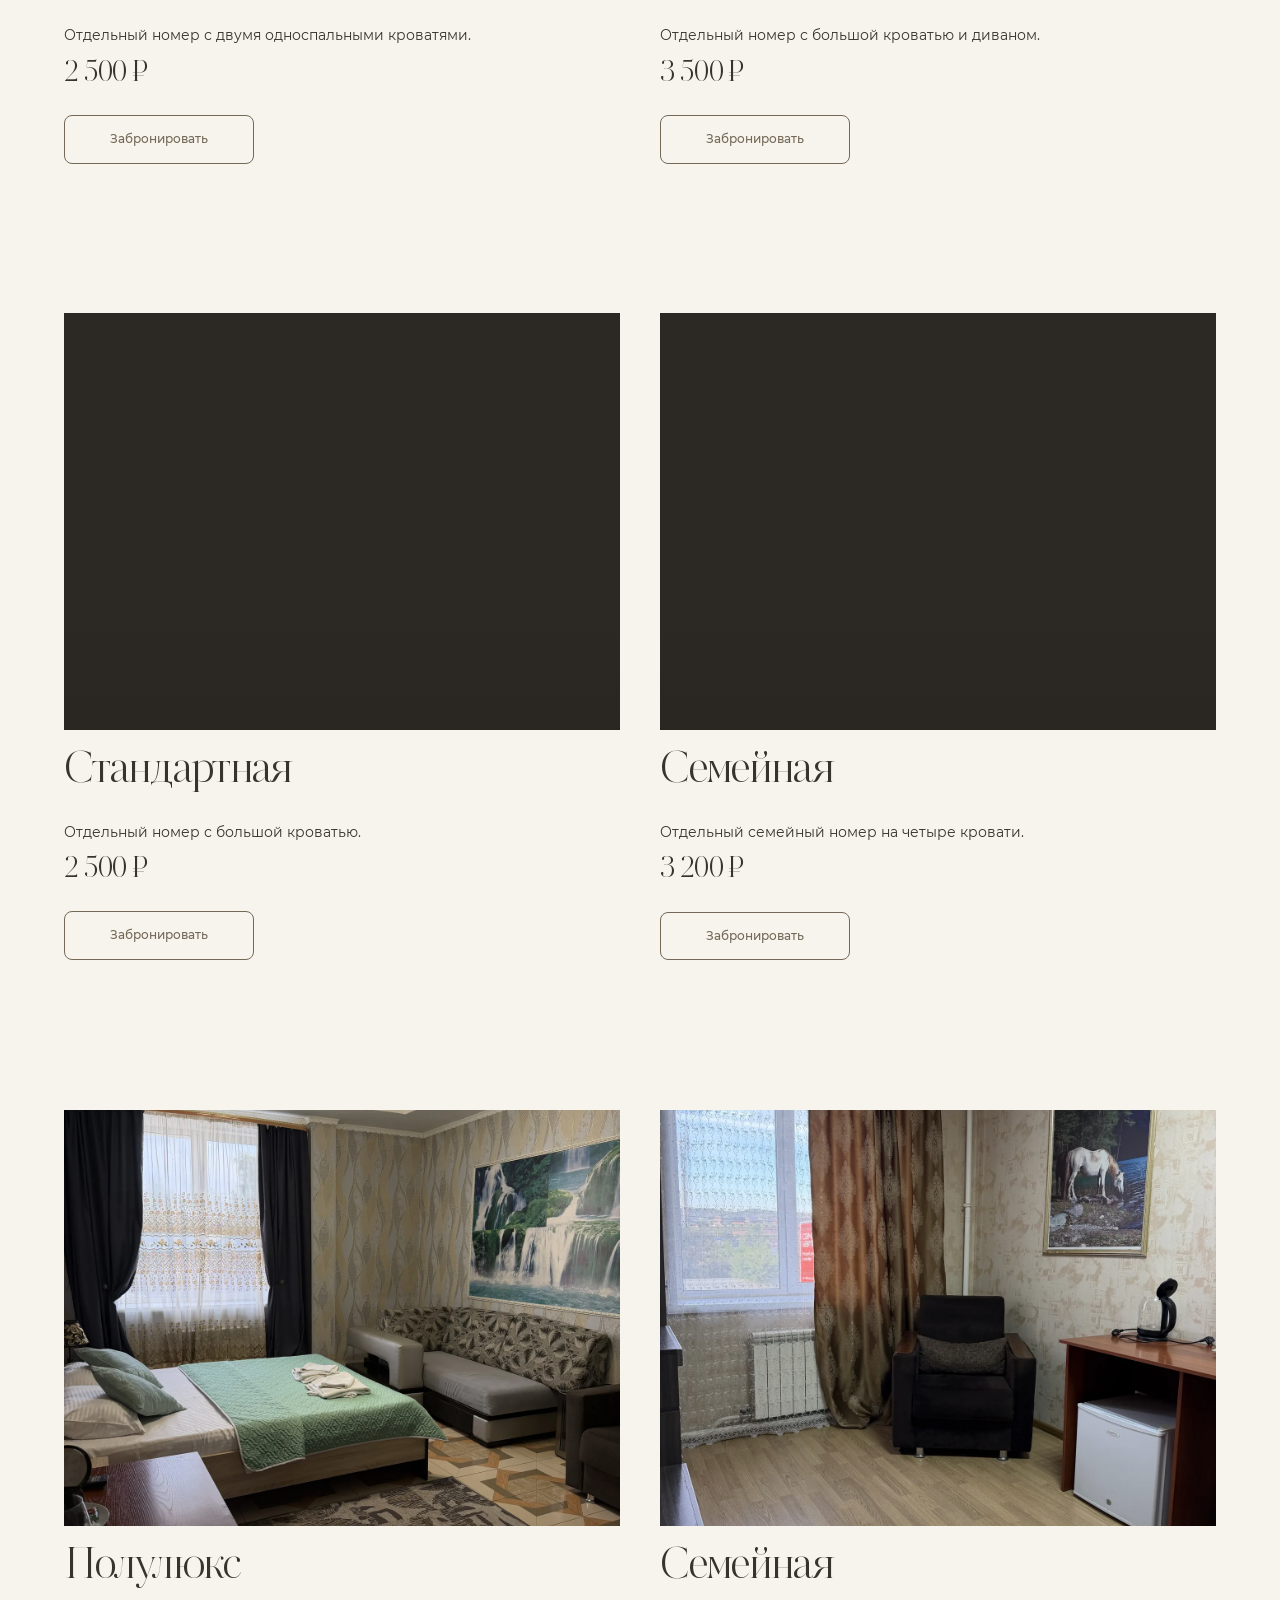
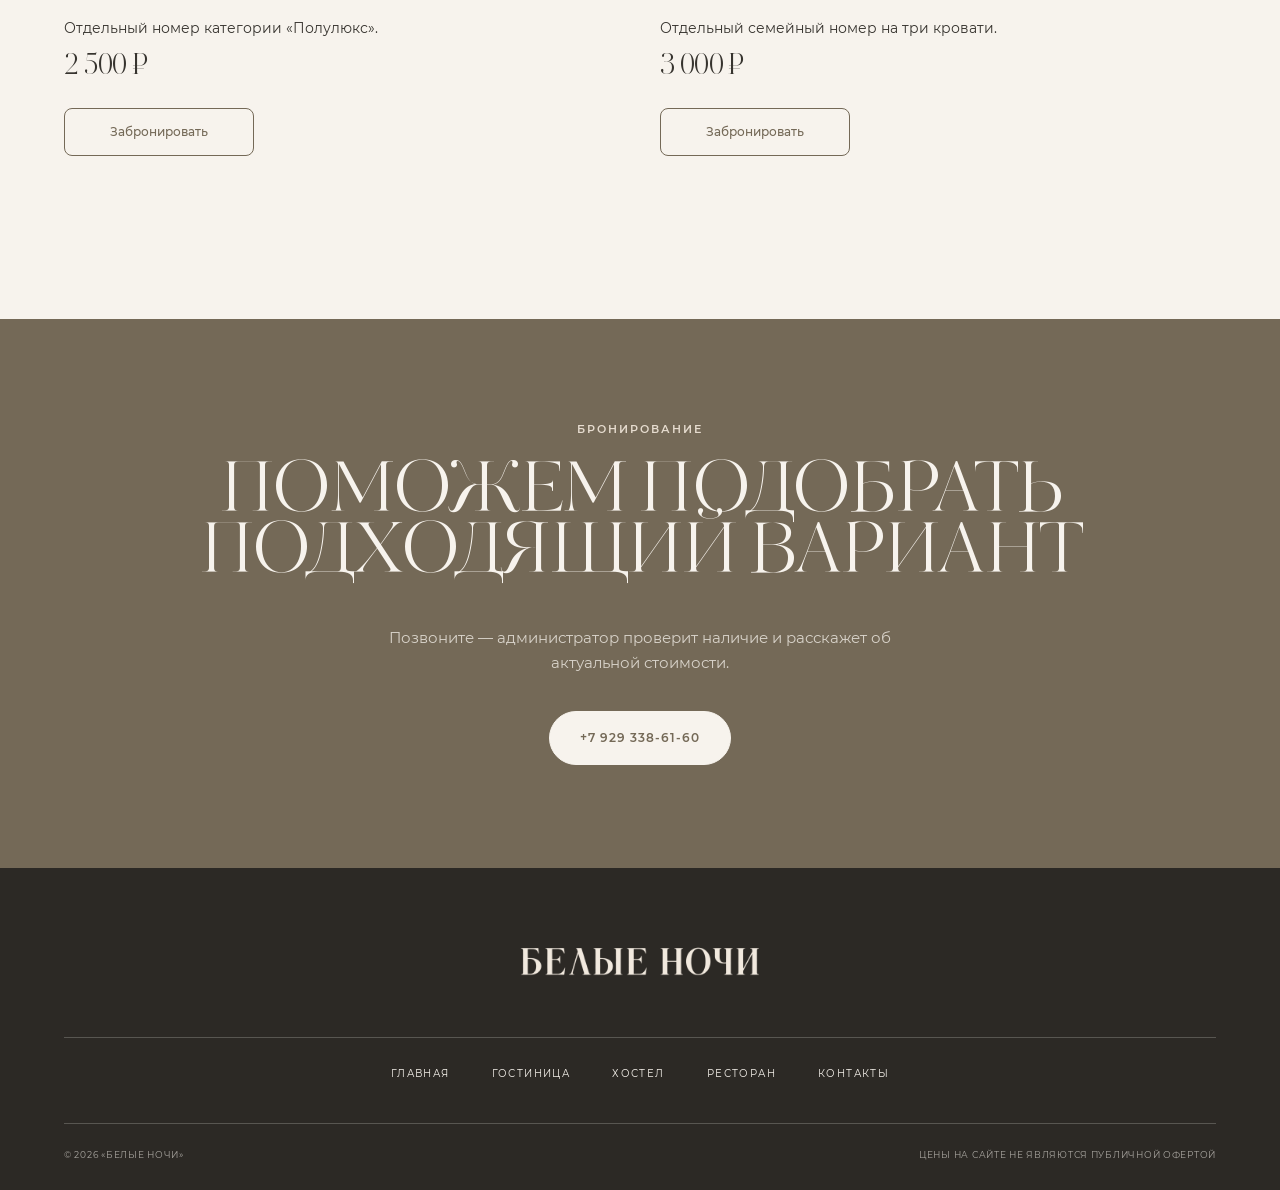
==== commit cb8fbd75: "Refine rooms page and gallery modal" ====
--- a/rooms.html
+++ b/rooms.html
@@ -7,7 +7,7 @@
   <meta name="theme-color" content="#ffffff">
   <title>Номера — Белые Ночи</title>
   <link rel="icon" href="assets/images/logo-heritage.png">
-  <link rel="stylesheet" href="rooms.css?v=20260831-5">
+  <link rel="stylesheet" href="rooms.css?v=20260901-4">
 </head>
 <body>
   <header class="rooms-header">
@@ -23,12 +23,6 @@
   </header>
 
   <main>
-    <section class="rooms-hero" aria-labelledby="rooms-title">
-      <p class="section-kicker">Гостиница и хостел</p>
-      <h1 id="rooms-title">Номера</h1>
-      <p class="rooms-intro">Выберите подходящий вариант, посмотрите фотографии и стоимость. Чтобы уточнить наличие и забронировать номер или место в хостеле, позвоните администратору.</p>
-    </section>
-
     <section class="rooms-catalog-section" aria-labelledby="rooms-filter-title">
       <div class="rooms-filter-bar">
         <p class="rooms-filter-title" id="rooms-filter-title">Выберите тип размещения</p>
@@ -270,9 +264,9 @@
     <div class="room-lightbox-layout">
       <div class="room-lightbox-media">
         <div class="room-lightbox-stage">
-          <button class="room-lightbox-arrow room-lightbox-prev" type="button" data-room-lightbox-prev aria-label="Предыдущая фотография"><svg viewBox="0 0 24 24" aria-hidden="true"><path d="M19 12H5m0 0 5-5m-5 5 5 5"/></svg></button>
+          <button class="room-lightbox-arrow room-lightbox-prev" type="button" data-room-lightbox-prev aria-label="Предыдущая фотография"><svg viewBox="0 0 24 24" aria-hidden="true"><path d="m15 5-7 7 7 7"/></svg></button>
           <figure><img data-room-lightbox-image alt=""><figcaption><span data-room-lightbox-current>01</span> / <span data-room-lightbox-total>01</span></figcaption></figure>
-          <button class="room-lightbox-arrow room-lightbox-next" type="button" data-room-lightbox-next aria-label="Следующая фотография"><svg viewBox="0 0 24 24" aria-hidden="true"><path d="M5 12h14m0 0-5-5m5 5-5 5"/></svg></button>
+          <button class="room-lightbox-arrow room-lightbox-next" type="button" data-room-lightbox-next aria-label="Следующая фотография"><svg viewBox="0 0 24 24" aria-hidden="true"><path d="m9 5 7 7-7 7"/></svg></button>
         </div>
         <div class="room-lightbox-thumbs" data-room-lightbox-thumbs aria-label="Миниатюры фотографий"></div>
       </div>
@@ -307,6 +301,6 @@
       <p>Цены на сайте не являются публичной офертой</p>
     </div>
   </footer>
-  <script src="rooms.js?v=20260831-3"></script>
+  <script src="rooms.js?v=20260901-1"></script>
 </body>
 </html>
--- a/rooms.css
+++ b/rooms.css
@@ -491,6 +491,7 @@
 .room-lightbox-stage {
   position: relative;
   min-height: 0;
+  background: var(--paper);
 }
 
 .room-lightbox figure {
@@ -511,8 +512,26 @@
   max-width: 100%;
   max-height: 100%;
   object-fit: contain;
-  background: color-mix(in srgb, var(--oat) 44%, var(--paper));
+  background: var(--paper);
   border-radius: 0;
+}
+
+.room-lightbox figure img.is-turning-next {
+  animation: room-lightbox-turn-next .38s cubic-bezier(.22, .61, .36, 1) both;
+}
+
+.room-lightbox figure img.is-turning-prev {
+  animation: room-lightbox-turn-prev .38s cubic-bezier(.22, .61, .36, 1) both;
+}
+
+@keyframes room-lightbox-turn-next {
+  from { opacity: .25; transform: translateX(26px) scale(.985); }
+  to { opacity: 1; transform: translateX(0) scale(1); }
+}
+
+@keyframes room-lightbox-turn-prev {
+  from { opacity: .25; transform: translateX(-26px) scale(.985); }
+  to { opacity: 1; transform: translateX(0) scale(1); }
 }
 
 .room-lightbox figcaption {
@@ -533,21 +552,35 @@
 }
 
 .room-lightbox-close { top: 18px; right: 18px; color: var(--ink); background: var(--paper); }
-.room-lightbox-prev { top: 50%; left: 14px; color: var(--ink); background: var(--surface); transform: translateY(-50%); }
-.room-lightbox-next { top: 50%; right: 14px; color: var(--ink); background: var(--surface); transform: translateY(-50%); }
+.room-lightbox .room-lightbox-arrow {
+  width: 60px;
+  height: 60px;
+  color: #111;
+  background: #fff;
+  border: 0;
+}
+.room-lightbox-prev { top: 50%; left: 18px; transform: translateY(-50%); }
+.room-lightbox-next { top: 50%; right: 18px; transform: translateY(-50%); }
 .room-lightbox button:hover,
 .room-lightbox button:focus-visible { color: var(--paper); background: var(--accent-deep); border-color: var(--accent-deep); }
 .room-lightbox-close svg { width: 19px; }
-.room-lightbox-arrow svg { width: 21px; }
+.room-lightbox-arrow svg { width: 20px; stroke-width: 1.9; }
+.room-lightbox .room-lightbox-arrow:hover,
+.room-lightbox .room-lightbox-arrow:focus-visible {
+  color: #111;
+  background: #fff;
+  border: 0;
+  outline: 0;
+  box-shadow: none;
+}
 .room-lightbox button:disabled { opacity: .25; cursor: default; }
-.room-lightbox-prev:hover { transform: translateY(-50%) translateX(-3px); }
-.room-lightbox-next:hover { transform: translateY(-50%) translateX(3px); }
 
 .room-lightbox-thumbs {
   display: flex;
+  justify-content: safe center;
   gap: 8px;
   min-width: 0;
-  margin-top: 12px;
+  margin: 12px auto 0;
   padding: 0 0 4px;
   overflow-x: auto;
   scrollbar-width: thin;
@@ -561,7 +594,7 @@
   padding: 0;
   overflow: hidden;
   border: 2px solid transparent;
-  border-radius: 0;
+  border-radius: 10px;
   opacity: .58;
 }
 
@@ -846,11 +879,10 @@
   .room-lightbox-layout { gap: 24px; }
   .room-lightbox-media { height: auto; }
   .room-lightbox-stage { height: min(52vh, 410px); }
-  .room-lightbox-close,
-  .room-lightbox-arrow { width: 44px; height: 44px; }
+  .room-lightbox-close { width: 44px; height: 44px; }
   .room-lightbox-close { top: 8px; right: auto; }
-  .room-lightbox-prev { left: 8px; }
-  .room-lightbox-next { right: 8px; }
+  .room-lightbox-prev { left: 10px; }
+  .room-lightbox-next { right: 10px; }
   .room-lightbox-thumbs button { flex-basis: 58px; width: 58px; height: 58px; }
   .room-lightbox-details { padding: 0 4px 28px; }
   .room-lightbox-category { margin-bottom: 18px; }
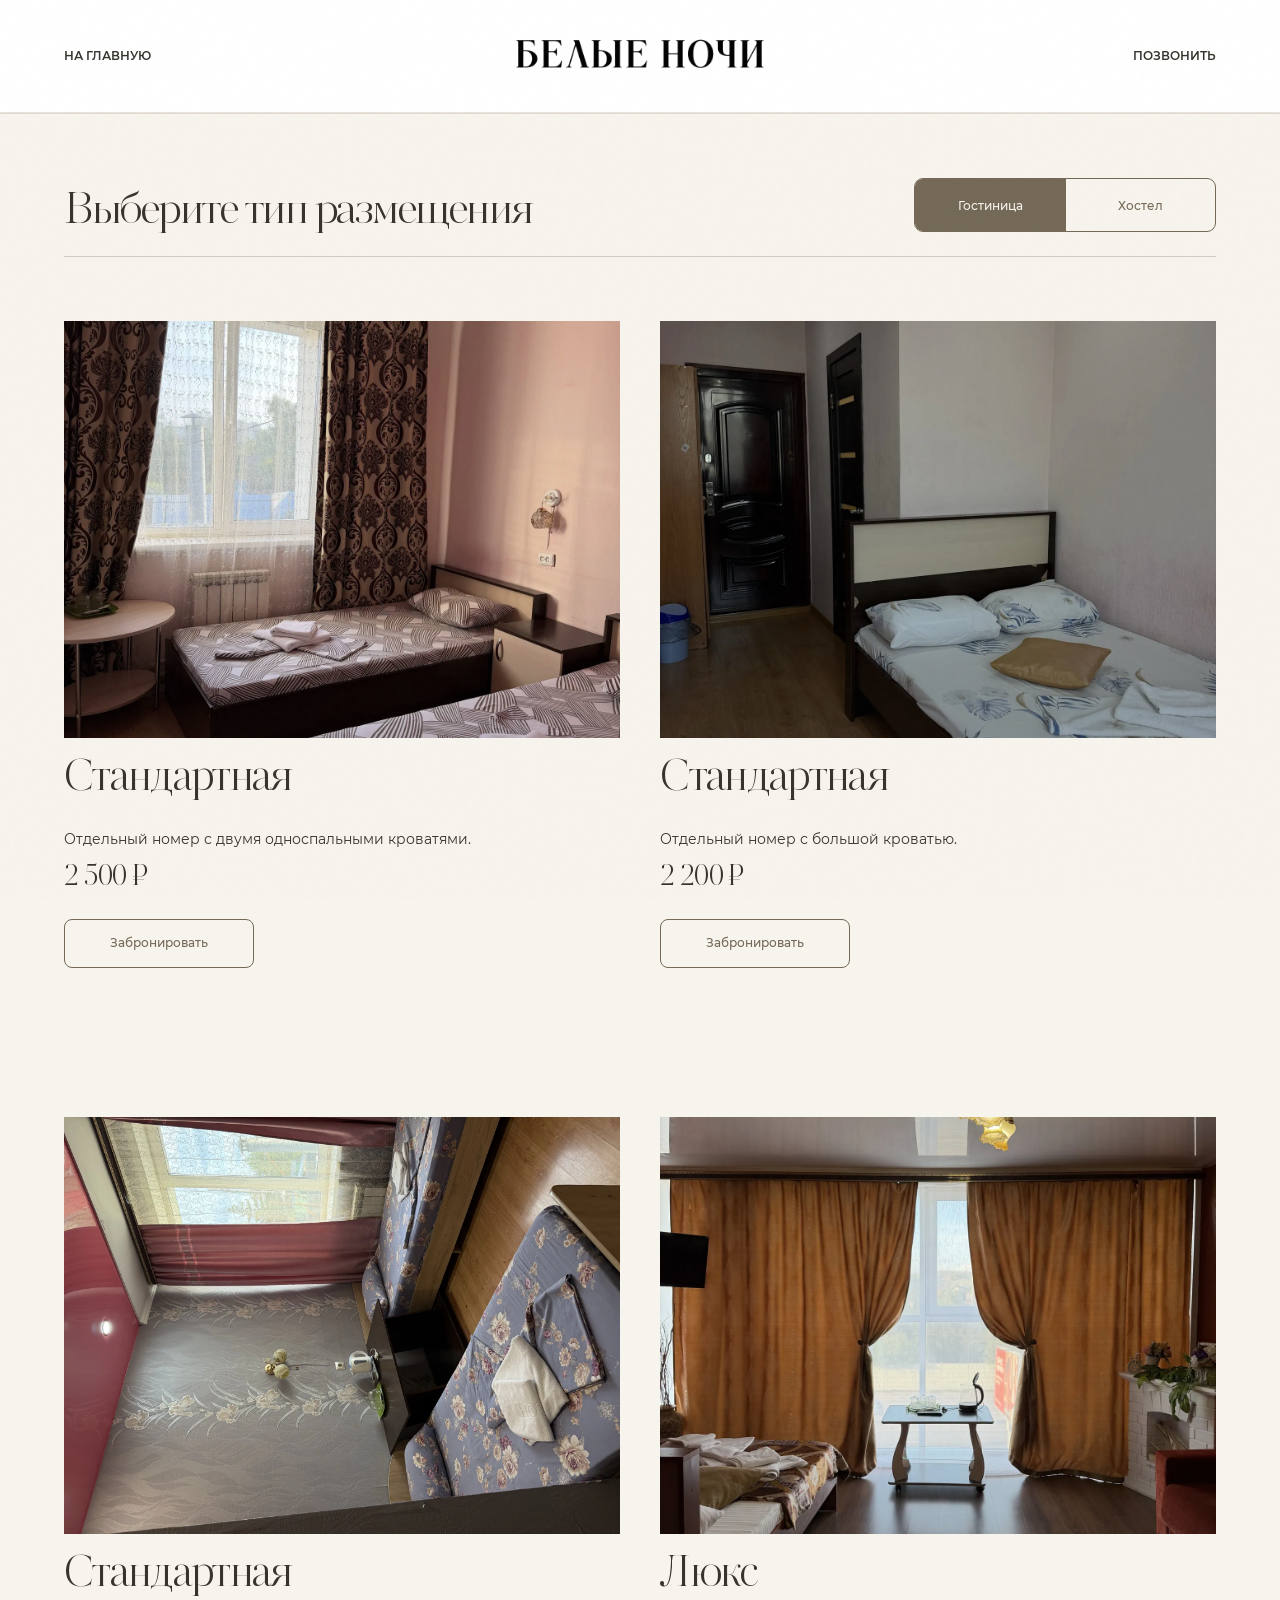
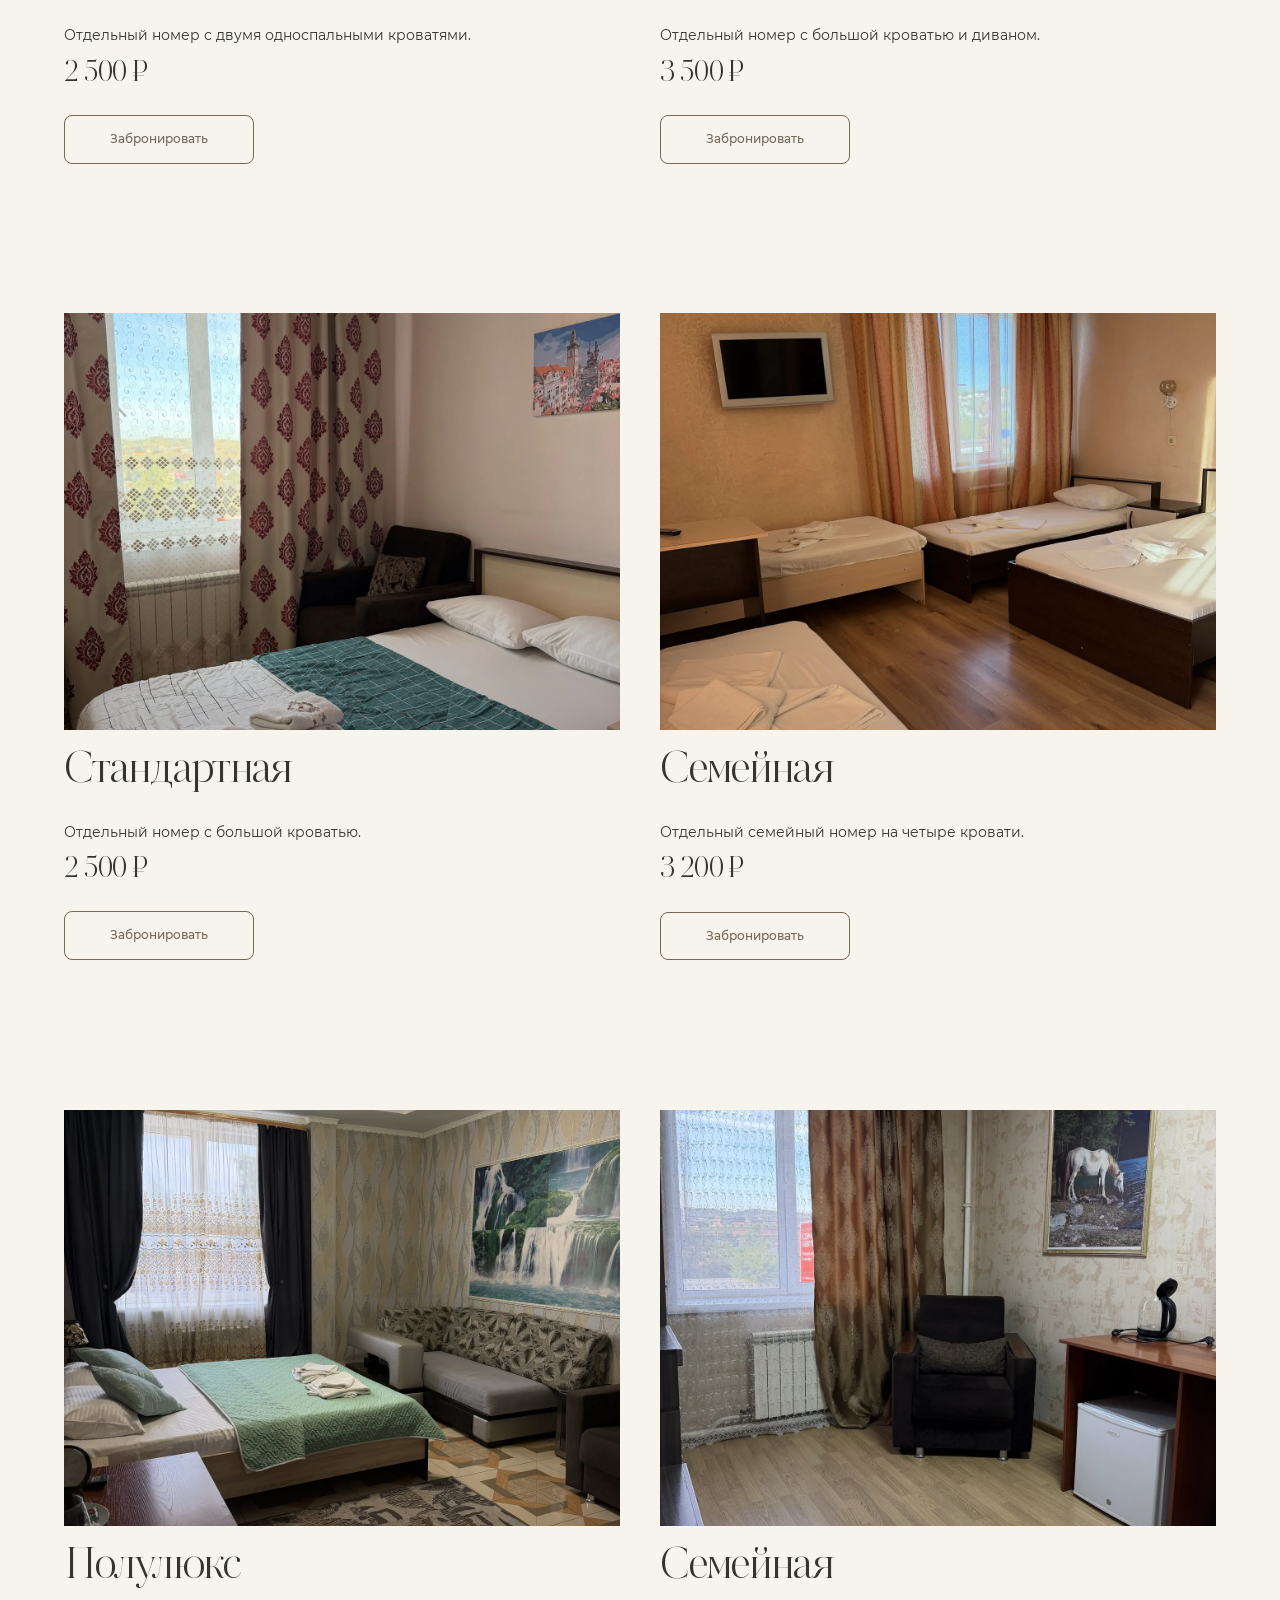
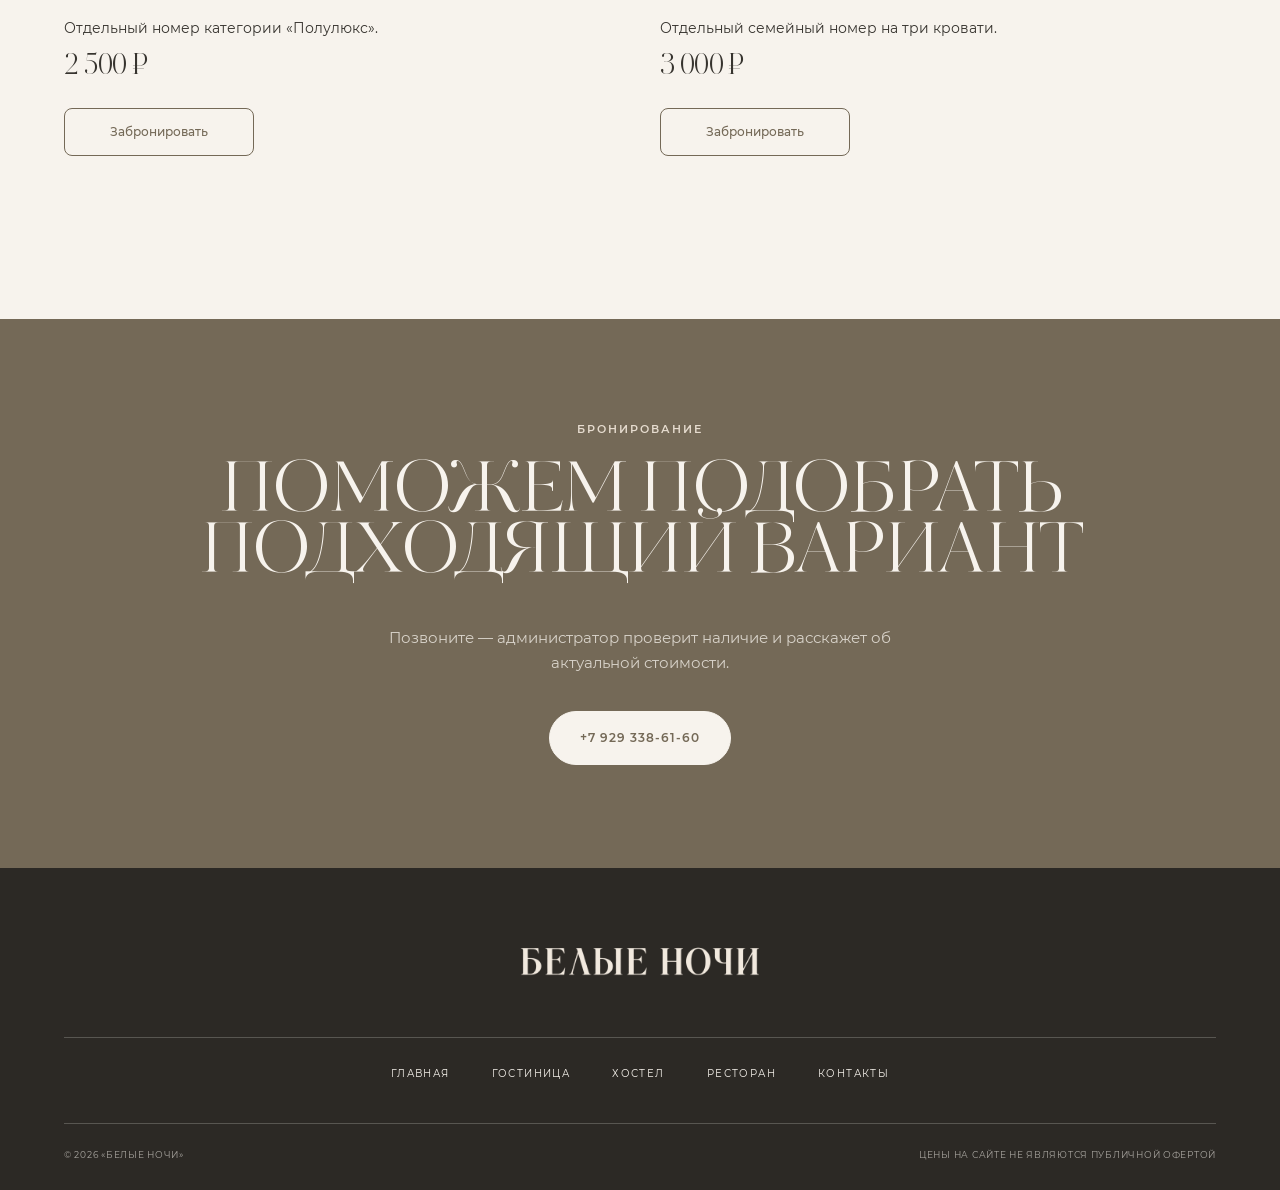
==== commit 8d6a6fb5: "Prevent broken room gallery frames" ====
--- a/rooms.html
+++ b/rooms.html
@@ -7,7 +7,7 @@
   <meta name="theme-color" content="#ffffff">
   <title>Номера — Белые Ночи</title>
   <link rel="icon" href="assets/images/logo-heritage.png">
-  <link rel="stylesheet" href="rooms.css?v=20260901-4">
+  <link rel="stylesheet" href="rooms.css?v=20260901-6">
 </head>
 <body>
   <header class="rooms-header">
@@ -265,7 +265,11 @@
       <div class="room-lightbox-media">
         <div class="room-lightbox-stage">
           <button class="room-lightbox-arrow room-lightbox-prev" type="button" data-room-lightbox-prev aria-label="Предыдущая фотография"><svg viewBox="0 0 24 24" aria-hidden="true"><path d="m15 5-7 7 7 7"/></svg></button>
-          <figure><img data-room-lightbox-image alt=""><figcaption><span data-room-lightbox-current>01</span> / <span data-room-lightbox-total>01</span></figcaption></figure>
+          <figure>
+            <img data-room-lightbox-image alt="">
+            <img class="room-lightbox-transition-image" data-room-lightbox-transition-image alt="" hidden>
+            <figcaption><span data-room-lightbox-current>01</span> / <span data-room-lightbox-total>01</span></figcaption>
+          </figure>
           <button class="room-lightbox-arrow room-lightbox-next" type="button" data-room-lightbox-next aria-label="Следующая фотография"><svg viewBox="0 0 24 24" aria-hidden="true"><path d="m9 5 7 7-7 7"/></svg></button>
         </div>
         <div class="room-lightbox-thumbs" data-room-lightbox-thumbs aria-label="Миниатюры фотографий"></div>
@@ -301,6 +305,6 @@
       <p>Цены на сайте не являются публичной офертой</p>
     </div>
   </footer>
-  <script src="rooms.js?v=20260901-1"></script>
+  <script src="rooms.js?v=20260901-3"></script>
 </body>
 </html>
--- a/rooms.css
+++ b/rooms.css
@@ -464,6 +464,8 @@
   border: 0;
   border-radius: 34px;
   box-shadow: 0 28px 90px rgba(37, 33, 28, .22);
+  transform-origin: top left;
+  will-change: opacity, transform;
 }
 
 .room-lightbox::backdrop {
@@ -471,6 +473,61 @@
   backdrop-filter: blur(3px);
 }
 .room-lightbox[hidden] { display: none; }
+
+.room-lightbox.is-measuring { opacity: 0; }
+
+.room-lightbox.is-opening {
+  animation: room-lightbox-open .56s cubic-bezier(.77, 0, .18, 1) both;
+}
+
+.room-lightbox.is-closing {
+  pointer-events: none;
+  animation: room-lightbox-close .48s cubic-bezier(.77, 0, .18, 1) both;
+}
+
+.room-lightbox.is-opening::backdrop {
+  animation: room-lightbox-backdrop-open .56s ease both;
+}
+
+.room-lightbox.is-closing::backdrop {
+  animation: room-lightbox-backdrop-close .48s ease both;
+}
+
+@keyframes room-lightbox-open {
+  from {
+    opacity: 0;
+    border-radius: 0;
+    transform: translate(var(--lightbox-origin-x, 0), var(--lightbox-origin-y, 0)) scale(var(--lightbox-origin-scale-x, .45), var(--lightbox-origin-scale-y, .45));
+  }
+  to {
+    opacity: 1;
+    border-radius: 34px;
+    transform: translate(0, 0) scale(1);
+  }
+}
+
+@keyframes room-lightbox-close {
+  from {
+    opacity: 1;
+    border-radius: 34px;
+    transform: translate(0, 0) scale(1);
+  }
+  to {
+    opacity: 0;
+    border-radius: 0;
+    transform: translate(var(--lightbox-origin-x, 0), var(--lightbox-origin-y, 0)) scale(var(--lightbox-origin-scale-x, .45), var(--lightbox-origin-scale-y, .45));
+  }
+}
+
+@keyframes room-lightbox-backdrop-open {
+  from { background: rgba(44, 41, 37, 0); backdrop-filter: blur(0); }
+  to { background: rgba(44, 41, 37, .42); backdrop-filter: blur(3px); }
+}
+
+@keyframes room-lightbox-backdrop-close {
+  from { background: rgba(44, 41, 37, .42); backdrop-filter: blur(3px); }
+  to { background: rgba(44, 41, 37, 0); backdrop-filter: blur(0); }
+}
 
 .room-lightbox-layout {
   display: grid;
@@ -505,6 +562,8 @@
 }
 
 .room-lightbox figure img {
+  grid-column: 1;
+  grid-row: 1;
   width: 100%;
   height: 100%;
   min-width: 0;
@@ -516,22 +575,51 @@
   border-radius: 0;
 }
 
-.room-lightbox figure img.is-turning-next {
-  animation: room-lightbox-turn-next .38s cubic-bezier(.22, .61, .36, 1) both;
-}
-
-.room-lightbox figure img.is-turning-prev {
-  animation: room-lightbox-turn-prev .38s cubic-bezier(.22, .61, .36, 1) both;
-}
-
-@keyframes room-lightbox-turn-next {
-  from { opacity: .25; transform: translateX(26px) scale(.985); }
-  to { opacity: 1; transform: translateX(0) scale(1); }
-}
-
-@keyframes room-lightbox-turn-prev {
-  from { opacity: .25; transform: translateX(-26px) scale(.985); }
-  to { opacity: 1; transform: translateX(0) scale(1); }
+.room-lightbox figure img[hidden] {
+  display: none;
+}
+
+.room-lightbox figure img.is-sliding-out-next,
+.room-lightbox figure img.is-sliding-in-next,
+.room-lightbox figure img.is-sliding-out-prev,
+.room-lightbox figure img.is-sliding-in-prev {
+  will-change: transform;
+}
+
+.room-lightbox figure img.is-sliding-out-next {
+  animation: room-lightbox-slide-out-next .52s cubic-bezier(.77, 0, .18, 1) both;
+}
+
+.room-lightbox figure img.is-sliding-in-next {
+  animation: room-lightbox-slide-in-next .52s cubic-bezier(.77, 0, .18, 1) both;
+}
+
+.room-lightbox figure img.is-sliding-out-prev {
+  animation: room-lightbox-slide-out-prev .52s cubic-bezier(.77, 0, .18, 1) both;
+}
+
+.room-lightbox figure img.is-sliding-in-prev {
+  animation: room-lightbox-slide-in-prev .52s cubic-bezier(.77, 0, .18, 1) both;
+}
+
+@keyframes room-lightbox-slide-out-next {
+  from { transform: translateX(0); }
+  to { transform: translateX(-100%); }
+}
+
+@keyframes room-lightbox-slide-in-next {
+  from { transform: translateX(100%); }
+  to { transform: translateX(0); }
+}
+
+@keyframes room-lightbox-slide-out-prev {
+  from { transform: translateX(0); }
+  to { transform: translateX(100%); }
+}
+
+@keyframes room-lightbox-slide-in-prev {
+  from { transform: translateX(-100%); }
+  to { transform: translateX(0); }
 }
 
 .room-lightbox figcaption {
@@ -903,5 +991,9 @@
 }
 
 @media (prefers-reduced-motion: reduce) {
-  *, *::before, *::after { scroll-behavior: auto !important; transition-duration: .01ms !important; }
-}
+  *, *::before, *::after {
+    scroll-behavior: auto !important;
+    transition-duration: .01ms !important;
+    animation-duration: .01ms !important;
+  }
+}
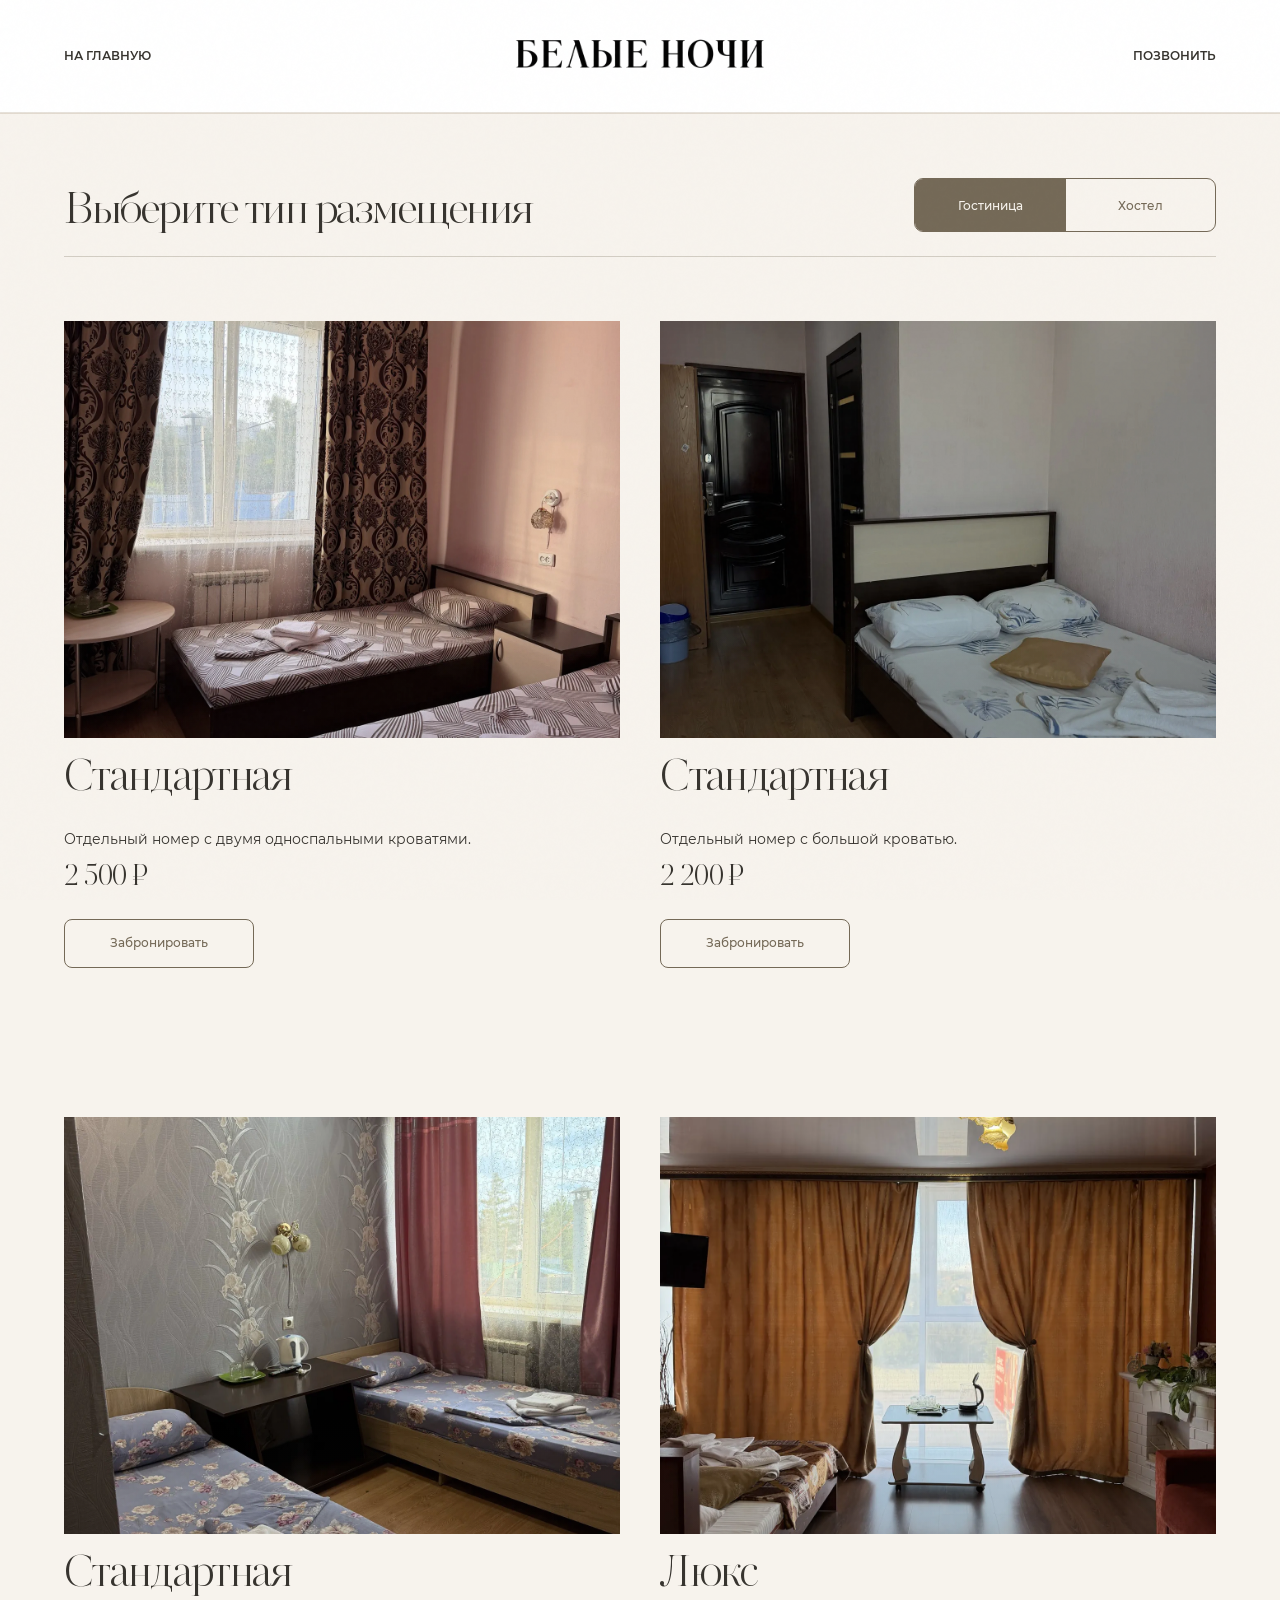
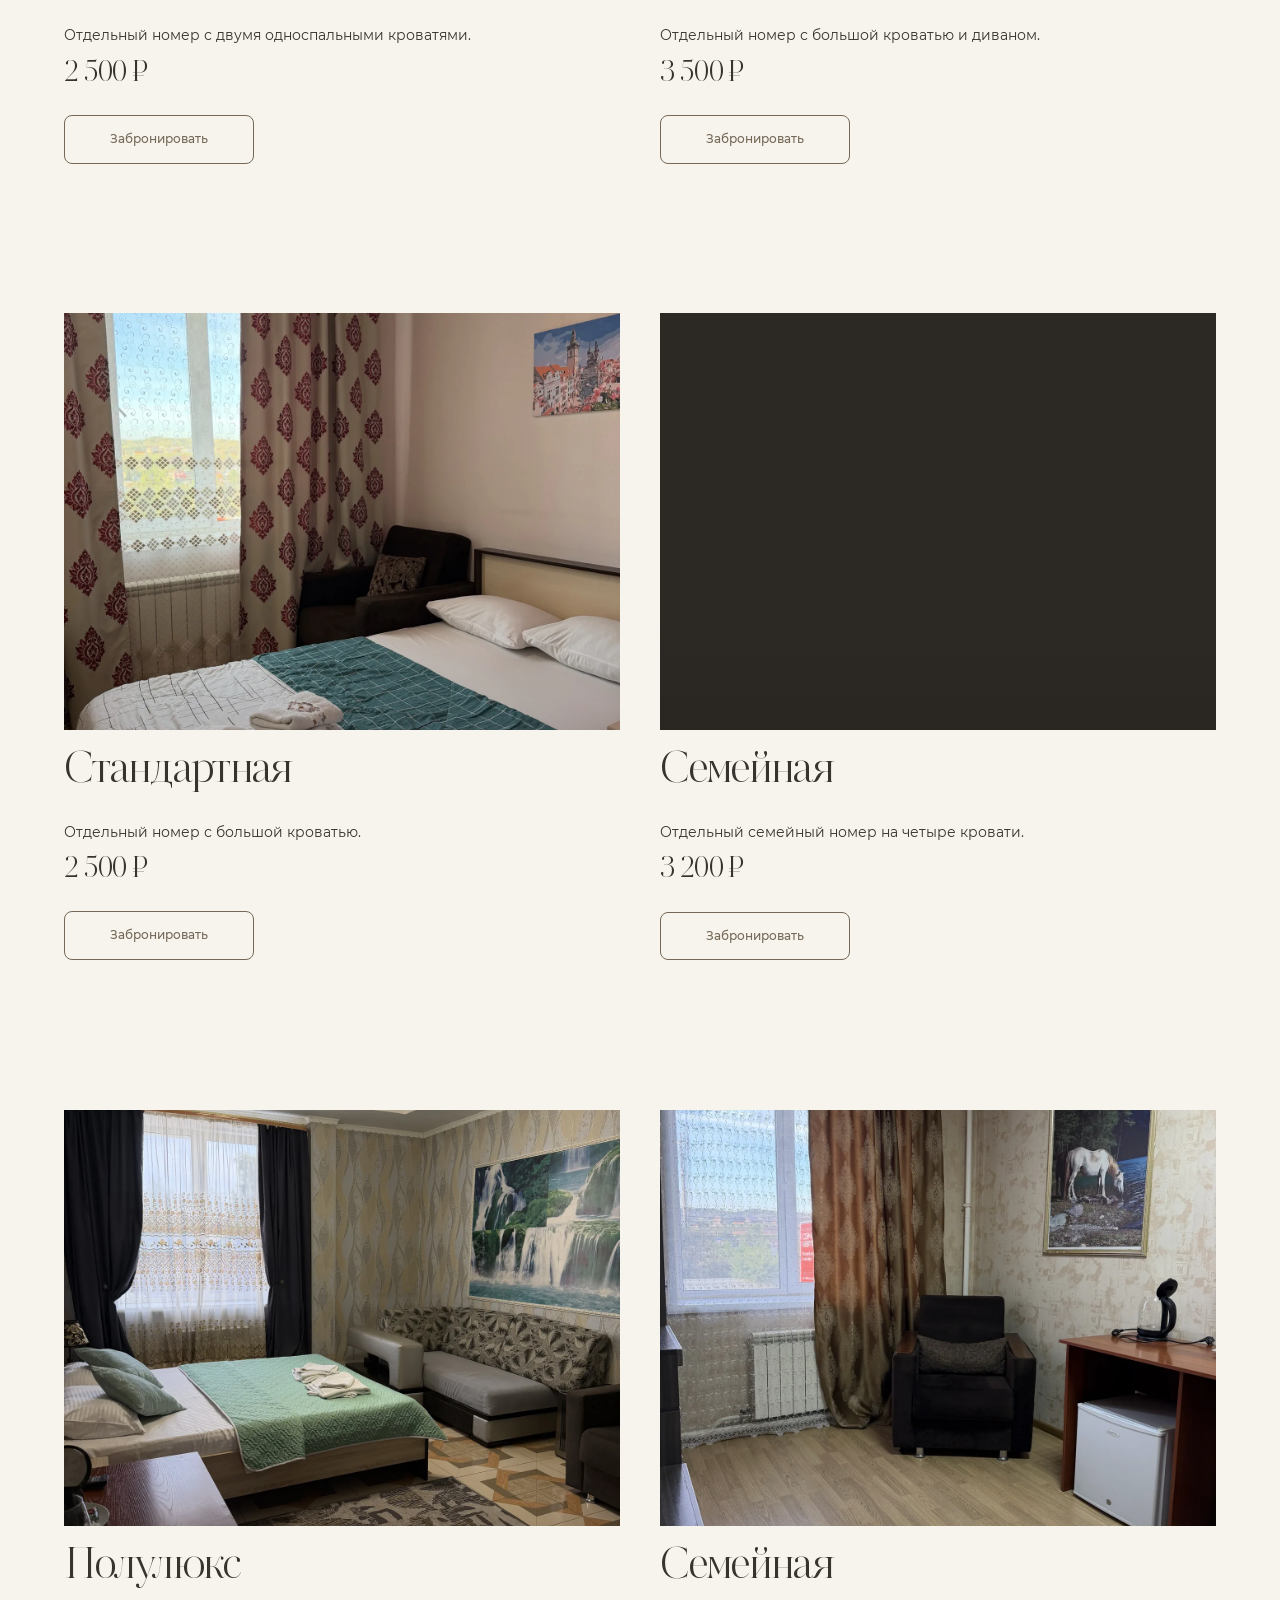
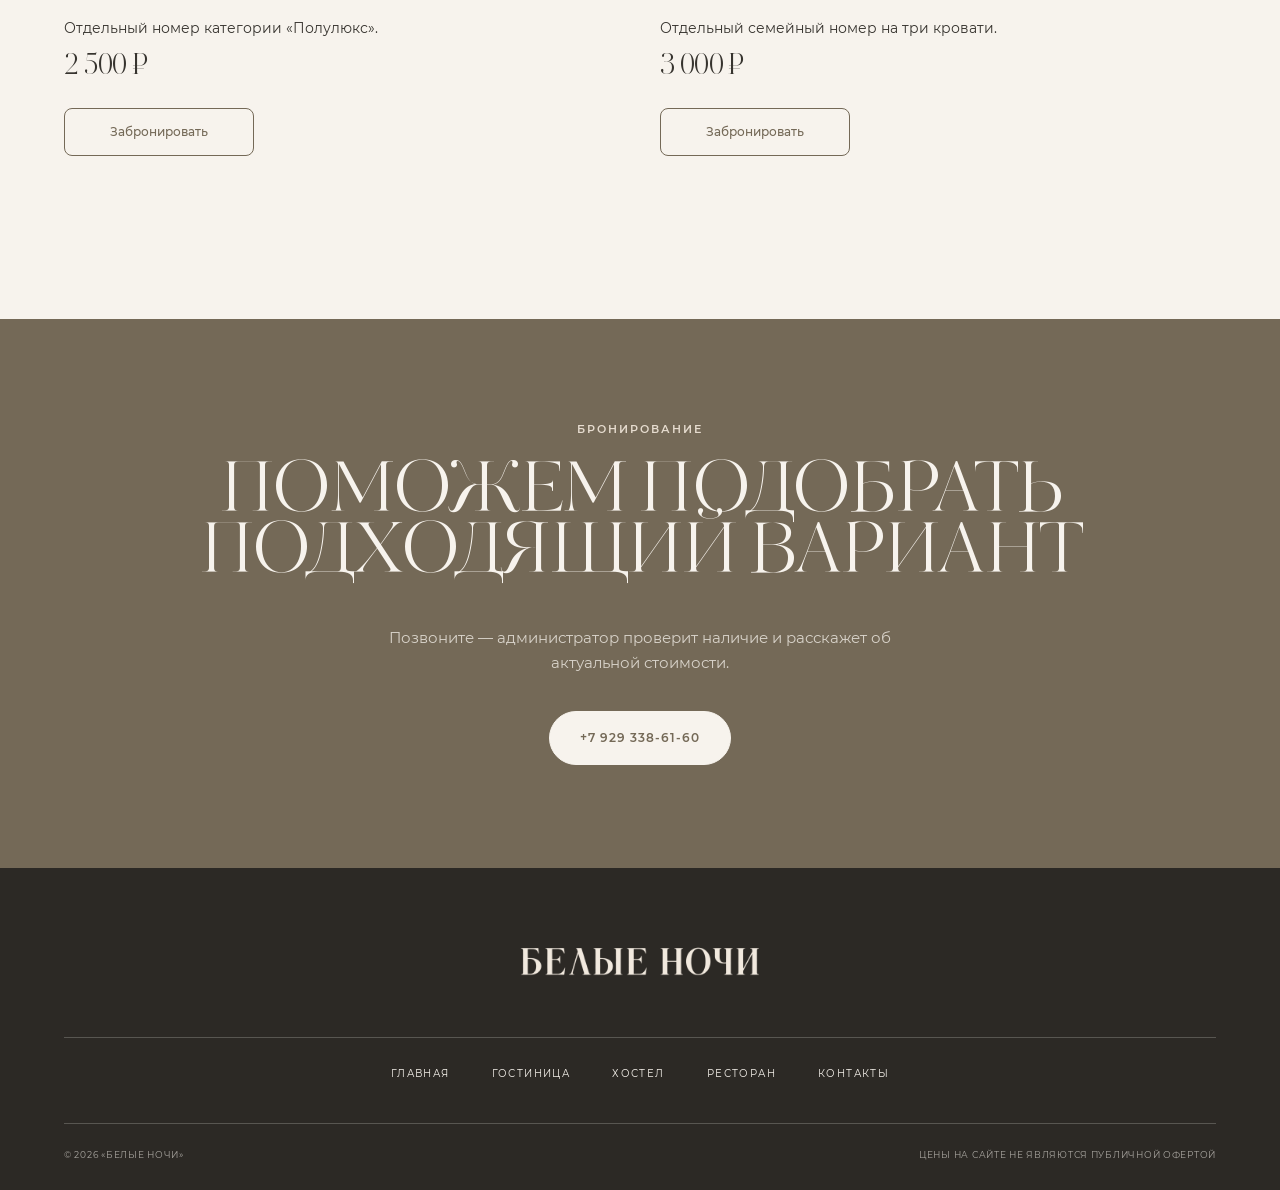
==== commit 54c991e9: "Clean up room photo galleries" ====
--- a/rooms.html
+++ b/rooms.html
@@ -38,13 +38,10 @@
           <div class="room-gallery-viewport">
             <div class="room-gallery-track" data-room-track>
               <button class="room-photo" type="button" data-room-photo aria-label="Открыть фотографию спальни"><img src="assets/images/rooms/img_4044.webp" alt="Стандартный номер с двумя отдельными кроватями" width="1350" height="1800"></button>
-              <button class="room-photo" type="button" data-room-photo aria-label="Открыть фотографию номера у окна"><img src="assets/images/rooms/img_4042.webp" alt="Две кровати у окна в стандартном номере" width="1350" height="1800" loading="lazy" decoding="async"></button>
-              <button class="room-photo" type="button" data-room-photo aria-label="Открыть фотографию номера"><img src="assets/images/rooms/img_4043.webp" alt="Интерьер стандартного номера с двумя кроватями" width="1350" height="1800" loading="lazy" decoding="async"></button>
               <button class="room-photo" type="button" data-room-photo aria-label="Открыть фотографию ванной"><img src="assets/images/rooms/img_4047.webp" alt="Ванная комната стандартного номера" width="1350" height="1800" loading="lazy" decoding="async"></button>
-              <button class="room-photo" type="button" data-room-photo aria-label="Открыть фотографию ванной"><img src="assets/images/rooms/img_4046.webp" alt="Душ и санузел стандартного номера" width="1350" height="1800" loading="lazy" decoding="async"></button>
             </div>
           </div>
-          <div class="room-gallery-bar"><span><b data-room-current>01</b> / 05</span><div class="room-gallery-controls"><button type="button" data-room-prev aria-label="Предыдущая фотография"><svg viewBox="0 0 24 24" aria-hidden="true"><path d="M19 12H5m0 0 5-5m-5 5 5 5"/></svg></button><button type="button" data-room-next aria-label="Следующая фотография"><svg viewBox="0 0 24 24" aria-hidden="true"><path d="M5 12h14m0 0-5-5m5 5-5 5"/></svg></button></div></div>
+          <div class="room-gallery-bar"><span><b data-room-current>01</b> / 02</span><div class="room-gallery-controls"><button type="button" data-room-prev aria-label="Предыдущая фотография"><svg viewBox="0 0 24 24" aria-hidden="true"><path d="M19 12H5m0 0 5-5m-5 5 5 5"/></svg></button><button type="button" data-room-next aria-label="Следующая фотография"><svg viewBox="0 0 24 24" aria-hidden="true"><path d="M5 12h14m0 0-5-5m5 5-5 5"/></svg></button></div></div>
         </div>
         <div class="room-card-body">
           <div class="room-card-head"><p>Гостиница</p><span>01</span></div>
@@ -61,10 +58,9 @@
           <div class="room-gallery-viewport"><div class="room-gallery-track" data-room-track>
             <button class="room-photo" type="button" data-room-photo aria-label="Открыть фотографию спальни"><img src="assets/images/rooms/img_4052.webp" alt="Стандартный номер с большой кроватью" width="1350" height="1800" loading="lazy" decoding="async"></button>
             <button class="room-photo" type="button" data-room-photo aria-label="Открыть фотографию номера у окна"><img src="assets/images/rooms/img_4053.webp" alt="Окно и спальная зона стандартного номера" width="1350" height="1800" loading="lazy" decoding="async"></button>
-            <button class="room-photo" type="button" data-room-photo aria-label="Открыть фотографию номера"><img src="assets/images/rooms/img_4049.webp" alt="Телевизор и окно в стандартном номере" width="1350" height="1800" loading="lazy" decoding="async"></button>
-            <button class="room-photo" type="button" data-room-photo aria-label="Открыть фотографию ванной"><img src="assets/images/rooms/img_4054.webp" alt="Ванная комната стандартного номера" width="1350" height="1800" loading="lazy" decoding="async"></button>
-          </div></div>
-          <div class="room-gallery-bar"><span><b data-room-current>01</b> / 04</span><div class="room-gallery-controls"><button type="button" data-room-prev aria-label="Предыдущая фотография"><svg viewBox="0 0 24 24" aria-hidden="true"><path d="M19 12H5m0 0 5-5m-5 5 5 5"/></svg></button><button type="button" data-room-next aria-label="Следующая фотография"><svg viewBox="0 0 24 24" aria-hidden="true"><path d="M5 12h14m0 0-5-5m5 5-5 5"/></svg></button></div></div>
+            <button class="room-photo" type="button" data-room-photo aria-label="Открыть фотографию ванной"><img src="assets/images/rooms/img_4054.webp?v=20260901-2" alt="Ванная комната стандартного номера" width="1350" height="1800" loading="lazy" decoding="async"></button>
+          </div></div>
+          <div class="room-gallery-bar"><span><b data-room-current>01</b> / 03</span><div class="room-gallery-controls"><button type="button" data-room-prev aria-label="Предыдущая фотография"><svg viewBox="0 0 24 24" aria-hidden="true"><path d="M19 12H5m0 0 5-5m-5 5 5 5"/></svg></button><button type="button" data-room-next aria-label="Следующая фотография"><svg viewBox="0 0 24 24" aria-hidden="true"><path d="M5 12h14m0 0-5-5m5 5-5 5"/></svg></button></div></div>
         </div>
         <div class="room-card-body">
           <div class="room-card-head"><p>Гостиница</p><span>02</span></div>
@@ -79,7 +75,7 @@
       <article class="room-card" id="standard-twin-2" data-room-type="hotel">
         <div class="room-gallery" data-room-gallery aria-label="Фотографии стандартного номера с двумя кроватями">
           <div class="room-gallery-viewport"><div class="room-gallery-track" data-room-track>
-            <button class="room-photo" type="button" data-room-photo aria-label="Открыть фотографию спальни"><img src="assets/images/rooms/img_4056.webp" alt="Стандартный номер с двумя отдельными кроватями" width="1350" height="1800" loading="lazy" decoding="async"></button>
+            <button class="room-photo" type="button" data-room-photo aria-label="Открыть фотографию спальни"><img src="assets/images/rooms/img_4056.webp?v=20260901-2" alt="Стандартный номер с двумя отдельными кроватями" width="1350" height="1800" loading="lazy" decoding="async"></button>
             <button class="room-photo" type="button" data-room-photo aria-label="Открыть фотографию номера"><img src="assets/images/rooms/img_4058.webp" alt="Интерьер стандартного номера с двумя кроватями" width="1350" height="1800" loading="lazy" decoding="async"></button>
             <button class="room-photo" type="button" data-room-photo aria-label="Открыть фотографию телевизора"><img src="assets/images/rooms/img_4060.webp" alt="Телевизор в стандартном номере" width="1350" height="1800" loading="lazy" decoding="async"></button>
             <button class="room-photo" type="button" data-room-photo aria-label="Открыть фотографию ванной"><img src="assets/images/rooms/img_4062.webp" alt="Раковина и санузел стандартного номера" width="1350" height="1800" loading="lazy" decoding="async"></button>
@@ -102,14 +98,11 @@
           <div class="room-gallery-viewport"><div class="room-gallery-track" data-room-track>
             <button class="room-photo" type="button" data-room-photo aria-label="Открыть фотографию люкса"><img src="assets/images/rooms/img_4074.webp" alt="Интерьер номера люкс" width="1350" height="1800" loading="lazy" decoding="async"></button>
             <button class="room-photo" type="button" data-room-photo aria-label="Открыть фотографию спальни"><img src="assets/images/rooms/img_4070.webp" alt="Большая кровать в номере люкс" width="1350" height="1800" loading="lazy" decoding="async"></button>
-            <button class="room-photo" type="button" data-room-photo aria-label="Открыть фотографию номера"><img src="assets/images/rooms/img_4065.webp" alt="Номер люкс у окна" width="1350" height="1800" loading="lazy" decoding="async"></button>
             <button class="room-photo" type="button" data-room-photo aria-label="Открыть фотографию дивана"><img src="assets/images/rooms/img_4068.webp" alt="Диван в номере люкс" width="1350" height="1800" loading="lazy" decoding="async"></button>
-            <button class="room-photo" type="button" data-room-photo aria-label="Открыть фотографию зоны отдыха"><img src="assets/images/rooms/img_4067.webp" alt="Зона отдыха в номере люкс" width="1350" height="1800" loading="lazy" decoding="async"></button>
             <button class="room-photo" type="button" data-room-photo aria-label="Открыть фотографию ванной"><img src="assets/images/rooms/img_4078.webp" alt="Ванная комната номера люкс" width="1350" height="1800" loading="lazy" decoding="async"></button>
             <button class="room-photo" type="button" data-room-photo aria-label="Открыть фотографию душа"><img src="assets/images/rooms/img_4076.webp" alt="Душ в номере люкс" width="1350" height="1800" loading="lazy" decoding="async"></button>
-            <button class="room-photo" type="button" data-room-photo aria-label="Открыть фотографию ванной"><img src="assets/images/rooms/img_4075.webp" alt="Интерьер ванной комнаты номера люкс" width="1350" height="1800" loading="lazy" decoding="async"></button>
-          </div></div>
-          <div class="room-gallery-bar"><span><b data-room-current>01</b> / 08</span><div class="room-gallery-controls"><button type="button" data-room-prev aria-label="Предыдущая фотография"><svg viewBox="0 0 24 24" aria-hidden="true"><path d="M19 12H5m0 0 5-5m-5 5 5 5"/></svg></button><button type="button" data-room-next aria-label="Следующая фотография"><svg viewBox="0 0 24 24" aria-hidden="true"><path d="M5 12h14m0 0-5-5m5 5-5 5"/></svg></button></div></div>
+          </div></div>
+          <div class="room-gallery-bar"><span><b data-room-current>01</b> / 05</span><div class="room-gallery-controls"><button type="button" data-room-prev aria-label="Предыдущая фотография"><svg viewBox="0 0 24 24" aria-hidden="true"><path d="M19 12H5m0 0 5-5m-5 5 5 5"/></svg></button><button type="button" data-room-next aria-label="Следующая фотография"><svg viewBox="0 0 24 24" aria-hidden="true"><path d="M5 12h14m0 0-5-5m5 5-5 5"/></svg></button></div></div>
         </div>
         <div class="room-card-body">
           <div class="room-card-head"><p>Гостиница</p><span>04</span></div>
@@ -126,11 +119,9 @@
           <div class="room-gallery-viewport"><div class="room-gallery-track" data-room-track>
             <button class="room-photo" type="button" data-room-photo aria-label="Открыть фотографию спальни"><img src="assets/images/rooms/img_4087.webp" alt="Стандартный номер с большой кроватью" width="1350" height="1800" loading="lazy" decoding="async"></button>
             <button class="room-photo" type="button" data-room-photo aria-label="Открыть фотографию номера"><img src="assets/images/rooms/img_4085.webp" alt="Большая кровать в стандартном номере" width="1350" height="1800" loading="lazy" decoding="async"></button>
-            <button class="room-photo" type="button" data-room-photo aria-label="Открыть фотографию спальни"><img src="assets/images/rooms/img_4086.webp" alt="Интерьер стандартного номера с большой кроватью" width="1350" height="1800" loading="lazy" decoding="async"></button>
             <button class="room-photo" type="button" data-room-photo aria-label="Открыть фотографию ванной"><img src="assets/images/rooms/img_4090.webp" alt="Ванная комната стандартного номера" width="1350" height="1800" loading="lazy" decoding="async"></button>
-            <button class="room-photo" type="button" data-room-photo aria-label="Открыть фотографию душа"><img src="assets/images/rooms/img_4088.webp" alt="Душ в стандартном номере" width="1350" height="1800" loading="lazy" decoding="async"></button>
-          </div></div>
-          <div class="room-gallery-bar"><span><b data-room-current>01</b> / 05</span><div class="room-gallery-controls"><button type="button" data-room-prev aria-label="Предыдущая фотография"><svg viewBox="0 0 24 24" aria-hidden="true"><path d="M19 12H5m0 0 5-5m-5 5 5 5"/></svg></button><button type="button" data-room-next aria-label="Следующая фотография"><svg viewBox="0 0 24 24" aria-hidden="true"><path d="M5 12h14m0 0-5-5m5 5-5 5"/></svg></button></div></div>
+          </div></div>
+          <div class="room-gallery-bar"><span><b data-room-current>01</b> / 03</span><div class="room-gallery-controls"><button type="button" data-room-prev aria-label="Предыдущая фотография"><svg viewBox="0 0 24 24" aria-hidden="true"><path d="M19 12H5m0 0 5-5m-5 5 5 5"/></svg></button><button type="button" data-room-next aria-label="Следующая фотография"><svg viewBox="0 0 24 24" aria-hidden="true"><path d="M5 12h14m0 0-5-5m5 5-5 5"/></svg></button></div></div>
         </div>
         <div class="room-card-body">
           <div class="room-card-head"><p>Гостиница</p><span>05</span></div>
@@ -148,11 +139,10 @@
             <button class="room-photo" type="button" data-room-photo aria-label="Открыть фотографию хостела"><img src="assets/images/rooms/img_4091.webp" alt="Комната хостела на восемь кроватей" width="1350" height="1800" loading="lazy" decoding="async"></button>
             <button class="room-photo" type="button" data-room-photo aria-label="Открыть фотографию кроватей"><img src="assets/images/rooms/img_4092.webp" alt="Двухъярусные кровати в хостеле" width="1350" height="1800" loading="lazy" decoding="async"></button>
             <button class="room-photo" type="button" data-room-photo aria-label="Открыть фотографию комнаты"><img src="assets/images/rooms/img_4093.webp" alt="Спальные места в хостеле" width="1350" height="1800" loading="lazy" decoding="async"></button>
-            <button class="room-photo" type="button" data-room-photo aria-label="Открыть фотографию хостела"><img src="assets/images/rooms/img_4094.webp" alt="Интерьер комнаты хостела на восемь кроватей" width="1350" height="1800" loading="lazy" decoding="async"></button>
             <button class="room-photo" type="button" data-room-photo aria-label="Открыть фотографию душа"><img src="assets/images/rooms/img_4095.webp" alt="Душ в хостеле" width="1350" height="1800" loading="lazy" decoding="async"></button>
             <button class="room-photo" type="button" data-room-photo aria-label="Открыть фотографию ванной"><img src="assets/images/rooms/img_4096.webp" alt="Раковина и санузел хостела" width="1350" height="1800" loading="lazy" decoding="async"></button>
           </div></div>
-          <div class="room-gallery-bar"><span><b data-room-current>01</b> / 06</span><div class="room-gallery-controls"><button type="button" data-room-prev aria-label="Предыдущая фотография"><svg viewBox="0 0 24 24" aria-hidden="true"><path d="M19 12H5m0 0 5-5m-5 5 5 5"/></svg></button><button type="button" data-room-next aria-label="Следующая фотография"><svg viewBox="0 0 24 24" aria-hidden="true"><path d="M5 12h14m0 0-5-5m5 5-5 5"/></svg></button></div></div>
+          <div class="room-gallery-bar"><span><b data-room-current>01</b> / 05</span><div class="room-gallery-controls"><button type="button" data-room-prev aria-label="Предыдущая фотография"><svg viewBox="0 0 24 24" aria-hidden="true"><path d="M19 12H5m0 0 5-5m-5 5 5 5"/></svg></button><button type="button" data-room-next aria-label="Следующая фотография"><svg viewBox="0 0 24 24" aria-hidden="true"><path d="M5 12h14m0 0-5-5m5 5-5 5"/></svg></button></div></div>
         </div>
         <div class="room-card-body">
           <div class="room-card-head"><p>Хостел</p><span>06</span></div>
@@ -168,12 +158,11 @@
         <div class="room-gallery" data-room-gallery aria-label="Фотографии семейного номера на четыре кровати">
           <div class="room-gallery-viewport"><div class="room-gallery-track" data-room-track>
             <button class="room-photo" type="button" data-room-photo aria-label="Открыть фотографию семейного номера"><img src="assets/images/rooms/img_4097.webp" alt="Семейный номер на четыре кровати" width="1350" height="1800" loading="lazy" decoding="async"></button>
-            <button class="room-photo" type="button" data-room-photo aria-label="Открыть фотографию номера"><img src="assets/images/rooms/img_4098.webp" alt="Кровати в семейном номере" width="1350" height="1800" loading="lazy" decoding="async"></button>
             <button class="room-photo" type="button" data-room-photo aria-label="Открыть фотографию спальни"><img src="assets/images/rooms/img_4099.webp" alt="Интерьер семейного номера" width="1350" height="1800" loading="lazy" decoding="async"></button>
             <button class="room-photo" type="button" data-room-photo aria-label="Открыть фотографию ванной"><img src="assets/images/rooms/img_4102.webp" alt="Раковина и санузел семейного номера" width="1350" height="1800" loading="lazy" decoding="async"></button>
             <button class="room-photo" type="button" data-room-photo aria-label="Открыть фотографию душа"><img src="assets/images/rooms/img_4103.webp" alt="Душ в семейном номере" width="1350" height="1800" loading="lazy" decoding="async"></button>
           </div></div>
-          <div class="room-gallery-bar"><span><b data-room-current>01</b> / 05</span><div class="room-gallery-controls"><button type="button" data-room-prev aria-label="Предыдущая фотография"><svg viewBox="0 0 24 24" aria-hidden="true"><path d="M19 12H5m0 0 5-5m-5 5 5 5"/></svg></button><button type="button" data-room-next aria-label="Следующая фотография"><svg viewBox="0 0 24 24" aria-hidden="true"><path d="M5 12h14m0 0-5-5m5 5-5 5"/></svg></button></div></div>
+          <div class="room-gallery-bar"><span><b data-room-current>01</b> / 04</span><div class="room-gallery-controls"><button type="button" data-room-prev aria-label="Предыдущая фотография"><svg viewBox="0 0 24 24" aria-hidden="true"><path d="M19 12H5m0 0 5-5m-5 5 5 5"/></svg></button><button type="button" data-room-next aria-label="Следующая фотография"><svg viewBox="0 0 24 24" aria-hidden="true"><path d="M5 12h14m0 0-5-5m5 5-5 5"/></svg></button></div></div>
         </div>
         <div class="room-card-body">
           <div class="room-card-head"><p>Гостиница</p><span>07</span></div>
@@ -189,12 +178,10 @@
         <div class="room-gallery" data-room-gallery aria-label="Фотографии хостела на четыре кровати">
           <div class="room-gallery-viewport"><div class="room-gallery-track" data-room-track>
             <button class="room-photo" type="button" data-room-photo aria-label="Открыть фотографию хостела"><img src="assets/images/rooms/img_4104.webp" alt="Комната хостела на четыре кровати" width="1350" height="1800" loading="lazy" decoding="async"></button>
-            <button class="room-photo" type="button" data-room-photo aria-label="Открыть фотографию комнаты"><img src="assets/images/rooms/img_4105.webp" alt="Кровати у окна в хостеле" width="1350" height="1800" loading="lazy" decoding="async"></button>
             <button class="room-photo" type="button" data-room-photo aria-label="Открыть фотографию кроватей"><img src="assets/images/rooms/img_4106.webp" alt="Спальные места в хостеле" width="1350" height="1800" loading="lazy" decoding="async"></button>
-            <button class="room-photo" type="button" data-room-photo aria-label="Открыть фотографию хостела"><img src="assets/images/rooms/img_4107.webp" alt="Интерьер комнаты хостела на четыре кровати" width="1350" height="1800" loading="lazy" decoding="async"></button>
             <button class="room-photo" type="button" data-room-photo aria-label="Открыть фотографию душа"><img src="assets/images/rooms/img_4110.webp" alt="Душ в хостеле" width="1350" height="1800" loading="lazy" decoding="async"></button>
           </div></div>
-          <div class="room-gallery-bar"><span><b data-room-current>01</b> / 05</span><div class="room-gallery-controls"><button type="button" data-room-prev aria-label="Предыдущая фотография"><svg viewBox="0 0 24 24" aria-hidden="true"><path d="M19 12H5m0 0 5-5m-5 5 5 5"/></svg></button><button type="button" data-room-next aria-label="Следующая фотография"><svg viewBox="0 0 24 24" aria-hidden="true"><path d="M5 12h14m0 0-5-5m5 5-5 5"/></svg></button></div></div>
+          <div class="room-gallery-bar"><span><b data-room-current>01</b> / 03</span><div class="room-gallery-controls"><button type="button" data-room-prev aria-label="Предыдущая фотография"><svg viewBox="0 0 24 24" aria-hidden="true"><path d="M19 12H5m0 0 5-5m-5 5 5 5"/></svg></button><button type="button" data-room-next aria-label="Следующая фотография"><svg viewBox="0 0 24 24" aria-hidden="true"><path d="M5 12h14m0 0-5-5m5 5-5 5"/></svg></button></div></div>
         </div>
         <div class="room-card-body">
           <div class="room-card-head"><p>Хостел</p><span>08</span></div>
